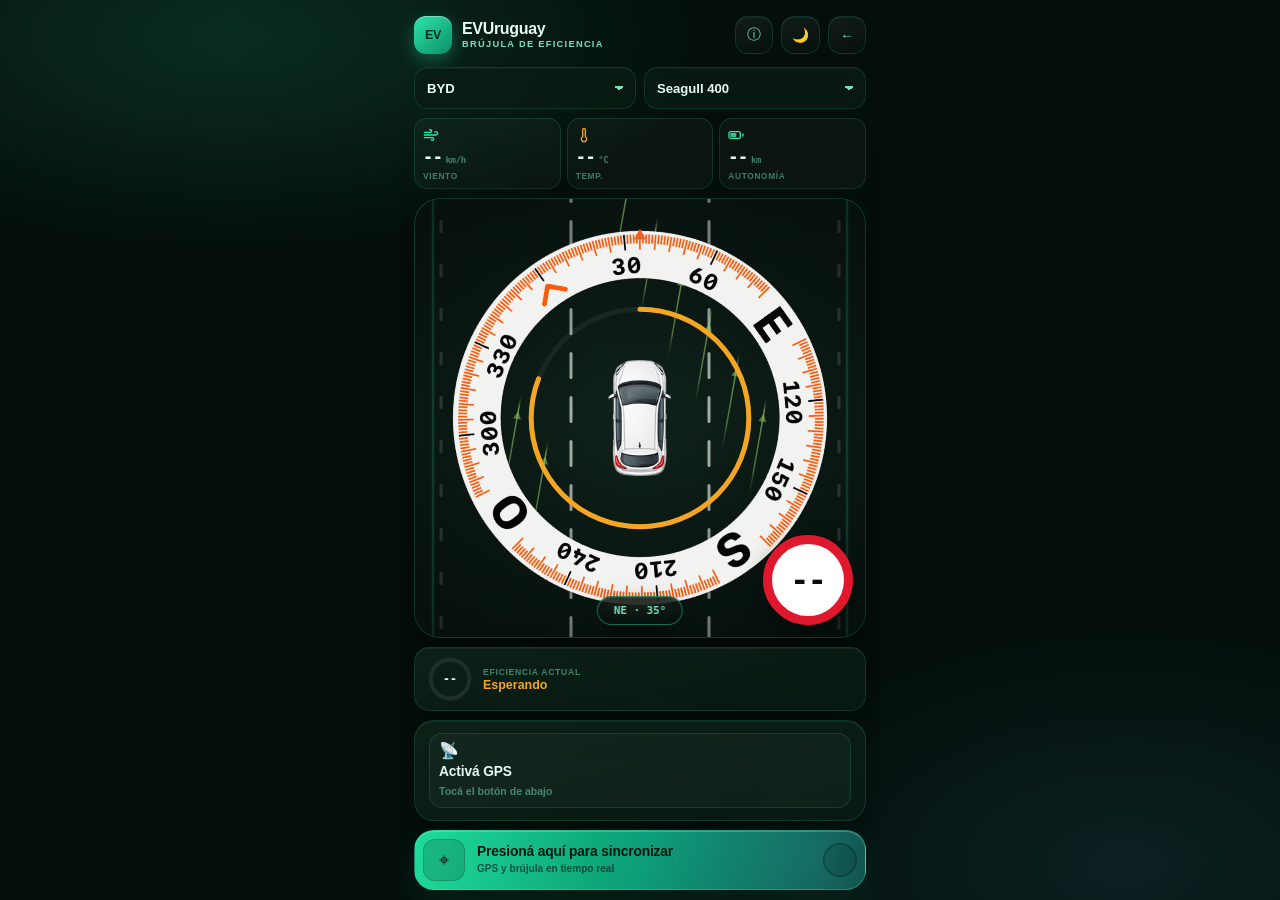
==== brujula/index.html @ d9e722f1 "Add files via upload" ====
<!DOCTYPE html>
<html lang="es" data-theme="dark">
<head>
  <meta charset="UTF-8"/>
  <meta name="viewport" content="width=device-width, initial-scale=1, viewport-fit=cover"/>
  <title>EVUruguay — Brújula EV</title>
  <meta name="theme-color" content="#06120d"/>
  <style>
  /* ══════════════════════════════════════════════════════════════
     TOKENS — instrumento de a bordo: negro verdoso profundo,
     acentos teal (eficiencia) y celeste (viento), numerales en
     monoespaciada tabular como un panel digital de cabina.
     ══════════════════════════════════════════════════════════════ */
  :root{
    --bg:#040f0b;
    --surface:#0a2118;
    --panel:rgba(10,28,21,.72);
    --panel-2:rgba(14,36,27,.85);
    --border:rgba(45,212,167,.16);
    --border-hi:rgba(45,212,167,.46);
    --text:#eafbf3;
    --muted:#74e3bd;
    --dim:rgba(116,227,189,.52);
    --teal:#2ee6ab;
    --green:#17c98a;
    --forest:#0a8f66;
    --amber:#f5a524;
    --red:#fb5a72;
    --blue:#4fc9ff;
    --shadow:0 26px 70px rgba(0,0,0,.5);
    --shadow-sm:0 10px 26px rgba(0,0,0,.32);
    --r-xl:26px;
    --r-lg:20px;
    --r-md:15px;
    --r-sm:11px;
    --font-display:-apple-system,BlinkMacSystemFont,"SF Pro Display","Segoe UI",Inter,sans-serif;
    --font-mono:ui-monospace,"SF Mono","JetBrains Mono","Cascadia Code",Menlo,Consolas,monospace;
  }
  [data-theme=light]{
    --bg:#eef7f2;
    --surface:#ffffff;
    --panel:rgba(255,255,255,.86);
    --panel-2:rgba(255,255,255,.96);
    --border:rgba(6,95,70,.16);
    --border-hi:rgba(6,95,70,.4);
    --text:#0c2118;
    --muted:#0a6b4c;
    --dim:rgba(10,107,76,.5);
    --teal:#0a9268;
    --green:#0a7a55;
    --forest:#0a5f42;
    --amber:#c07a0a;
    --red:#d3324a;
    --blue:#0284c7;
    --shadow:0 20px 46px rgba(6,95,70,.12);
    --shadow-sm:0 8px 20px rgba(6,95,70,.1);
  }

  *{box-sizing:border-box;margin:0;padding:0}
  html,body{height:100%;overflow:hidden;overscroll-behavior:none}
  body{
    background:var(--bg);
    color:var(--text);
    font-family:var(--font-display);
    -webkit-font-smoothing:antialiased;
    text-rendering:optimizeLegibility;
  }
  body::before{
    content:"";
    position:fixed;
    inset:0;
    z-index:0;
    background:
      radial-gradient(ellipse 62% 40% at 18% 4%,rgba(46,230,171,.14),transparent 60%),
      radial-gradient(ellipse 55% 45% at 88% 96%,rgba(79,201,255,.09),transparent 60%),
      var(--bg);
    pointer-events:none;
  }
  ::selection{background:rgba(46,230,171,.3)}

  .app{
    position:relative;
    z-index:1;
    width:100%;
    height:100svh;
    max-width:480px;
    margin:0 auto;
    display:flex;
    flex-direction:column;
    padding:
      calc(12px + env(safe-area-inset-top))
      14px
      calc(10px + env(safe-area-inset-bottom));
    gap:9px;
    overflow:hidden;
  }

  /* ─── topbar ──────────────────────────────────────────────────── */
  .topbar{
    display:flex;
    align-items:center;
    justify-content:space-between;
    gap:8px;
    height:46px;
    flex:0 0 auto;
  }
  .brand{display:flex;align-items:center;gap:10px;text-decoration:none}
  .brand-logo{
    width:38px;height:38px;border-radius:12px;
    background:linear-gradient(140deg,var(--teal) 0%,var(--forest) 100%);
    display:grid;place-items:center;
    font-weight:800;font-size:.78rem;letter-spacing:-.02em;
    color:#022b1c;flex-shrink:0;
    box-shadow:0 6px 18px rgba(46,230,171,.32), inset 0 1px rgba(255,255,255,.35);
  }
  .brand-name{font-size:1rem;font-weight:800;color:var(--text);letter-spacing:-.02em;line-height:1.05}
  .brand-sub{
    font-size:.58rem;font-weight:700;color:var(--muted);
    text-transform:uppercase;letter-spacing:.14em;margin-top:2px;
  }
  .top-right{display:flex;gap:8px;align-items:center}
  .icon-btn{
    height:38px;min-width:38px;padding:0 10px;border-radius:13px;
    border:1px solid var(--border);
    background:linear-gradient(155deg,rgba(255,255,255,.06),rgba(255,255,255,.01));
    color:var(--muted);font-size:.86rem;cursor:pointer;
    display:inline-flex;align-items:center;justify-content:center;
    backdrop-filter:blur(10px);
    box-shadow:inset 0 1px rgba(255,255,255,.06);
    transition:border-color .18s,transform .15s;
    text-decoration:none;
  }
  .icon-btn:active{transform:scale(.94)}

  /* ─── start / engage toggle ──────────────────────────────────── */
  .start-btn{
    flex:0 0 auto;
    width:100%;
    height:60px;
    border:1px solid rgba(46,230,171,.3);
    border-radius:var(--r-lg);
    background:
      radial-gradient(circle at 90% 50%,rgba(79,201,255,.22),transparent 55%),
      linear-gradient(105deg,#1fdb9c 0%,#0a9a71 52%,#063a2b 100%);
    color:#04150f;
    cursor:pointer;
    display:flex;align-items:center;
    padding:0 8px 0 8px;
    gap:12px;
    box-shadow:0 16px 34px rgba(10,60,42,.4), inset 0 1px rgba(255,255,255,.22);
    transition:transform .15s, box-shadow .15s;
    position:relative;
    overflow:hidden;
  }
  .start-btn:active{transform:scale(.985)}
  .start-btn::before{
    content:"";
    position:absolute;
    top:0;left:-45%;
    width:35%;height:100%;
    background:linear-gradient(115deg,
      transparent 0%,
      rgba(255,255,255,.05) 30%,
      rgba(255,255,255,.65) 50%,
      rgba(255,255,255,.05) 70%,
      transparent 100%);
    transform:skewX(-18deg);
    animation:startSweep 2.8s ease-in-out infinite;
    pointer-events:none;
  }
  .start-btn.synced::before{ animation:none; content:none; }
  .start-btn.done::before{ animation:none; content:none; }
  @keyframes startSweep{
    0%   {left:-45%;}
    55%  {left:130%;}
    100% {left:130%;}
  }
  .start-icon{
    width:42px;height:42px;border-radius:12px;flex:0 0 auto;
    background:rgba(4,21,15,.16);
    display:grid;place-items:center;
    font-size:1.15rem;color:#04150f;
    box-shadow:inset 0 0 0 1px rgba(4,21,15,.18);
  }
  .start-copy{display:flex;flex-direction:column;align-items:flex-start;line-height:1.22;min-width:0}
  .start-title{font-size:.86rem;font-weight:800;letter-spacing:-.01em;color:#04150f;white-space:nowrap;overflow:hidden;text-overflow:ellipsis;max-width:100%}
  .start-sub{font-size:.63rem;font-weight:600;color:rgba(4,21,15,.62);margin-top:2px;white-space:nowrap;overflow:hidden;text-overflow:ellipsis}
  .start-btn::after{
    content:"";
    margin-left:auto;flex:0 0 auto;
    width:34px;height:34px;border-radius:50%;
    background:rgba(4,21,15,.14);
    box-shadow:inset 0 0 0 1.5px rgba(4,21,15,.3);
  }
  .start-btn svg{display:none}

  /* ─── estado "ya sincronizado": colores sobrios, deja de resaltar ── */
  .start-btn.done{
    border-color:var(--border);
    background:rgba(255,255,255,.03);
    box-shadow:var(--shadow-sm), inset 0 1px rgba(255,255,255,.05);
  }
  .start-btn.done .start-icon{
    background:rgba(46,230,171,.12);
    box-shadow:inset 0 0 0 1px rgba(46,230,171,.25);
    color:var(--teal);
  }
  .start-btn.done .start-title{color:var(--text)}
  .start-btn.done .start-sub{color:var(--muted)}
  .start-btn.done::after{
    content:"✓";
    display:flex;align-items:center;justify-content:center;
    background:rgba(46,230,171,.14);
    box-shadow:inset 0 0 0 1.5px rgba(46,230,171,.4);
    color:var(--teal);font-size:1rem;font-weight:800;
  }

  /* ─── vehicle selects ─────────────────────────────────────────── */
  .controls-row{
    display:grid;
    grid-template-columns:1fr 1fr;
    gap:8px;
    flex:0 0 auto;
  }
  .vehicle-select{
    height:42px;border-radius:13px;
    border:1px solid var(--border);
    background:var(--panel);
    color:var(--text);
    font-family:var(--font-display);
    font-size:.82rem;font-weight:700;
    padding:0 12px;
    backdrop-filter:blur(10px);
    outline:none;cursor:pointer;
    box-shadow:inset 0 1px rgba(255,255,255,.04);
    appearance:none;
    background-image:linear-gradient(45deg,transparent 50%,var(--muted) 50%),linear-gradient(135deg,var(--muted) 50%,transparent 50%);
    background-position:calc(100% - 16px) center,calc(100% - 11px) center;
    background-size:5px 5px,5px 5px;
    background-repeat:no-repeat;
  }
  .mode-btn{
    height:42px;padding:0 14px;border-radius:13px;
    border:1px solid var(--border);background:var(--panel);
    color:var(--muted);font-size:.78rem;font-weight:700;cursor:pointer;
    backdrop-filter:blur(10px);white-space:nowrap;
  }
  .mode-btn.active{background:rgba(46,230,171,.14);color:var(--teal);border-color:var(--border-hi)}
  #csvStatusRow{flex:0 0 auto;min-height:0;display:flex;align-items:center}
  #csvStatusRow .status-badge{font-size:.6rem;padding:4px 10px}

  /* ─── compass card (hero instrument) ─────────────────────────── */
  .compass-card{
    flex:1 1 auto;
    min-height:0;
    border-radius:var(--r-xl);
    background:linear-gradient(165deg,var(--panel-2),var(--panel));
    border:1px solid var(--border);
    box-shadow:var(--shadow), inset 0 1px rgba(255,255,255,.05);
    backdrop-filter:blur(16px);
    overflow:hidden;
    display:flex;
    flex-direction:column;
  }

  /* ─── widgets superiores (viento/temp/autonomía) ─────────────────── */
  .widget-row{
    display:grid;
    grid-template-columns:repeat(3,1fr);
    gap:6px;
    flex:0 0 auto;
  }
  .widget-card{
    background:rgba(255,255,255,.03);
    border:1px solid var(--border);
    border-radius:13px;
    padding:8px 8px 7px;
    display:flex;flex-direction:column;gap:4px;
    min-width:0;
  }
  .widget-icon{width:16px;height:16px;flex:0 0 auto;display:block}
  .widget-icon svg{width:100%;height:100%}
  .widget-icon.wind{color:var(--teal)}
  .widget-icon.temp{color:var(--amber)}
  .widget-icon.battery{color:var(--teal)}
  .widget-value{
    font-family:var(--font-mono);font-variant-numeric:tabular-nums;
    font-size:1.05rem;font-weight:800;color:var(--text);letter-spacing:-.02em;
    display:flex;align-items:baseline;gap:3px;
    white-space:nowrap;overflow:hidden;text-overflow:ellipsis;
  }
  .widget-unit{font-size:.56rem;font-weight:700;color:var(--dim)}
  .widget-label{
    font-size:.52rem;font-weight:800;text-transform:uppercase;
    letter-spacing:.08em;color:var(--dim);
  }

  /* ─── widget grande: eficiencia actual (anillo + tendencia) ──────── */
  .eff-widget{
    display:flex;align-items:center;gap:10px;
    flex:0 0 auto;
    padding:8px 12px;
    border-radius:var(--r-md);
    background:linear-gradient(165deg,var(--panel-2),var(--panel));
    border:1px solid var(--border);
    box-shadow:var(--shadow-sm), inset 0 1px rgba(255,255,255,.05);
    backdrop-filter:blur(14px);
  }
  .eff-ring-wrap{position:relative;width:46px;height:46px;flex:0 0 auto}
  .eff-ring{width:100%;height:100%;transform:rotate(-90deg);display:block}
  .eff-ring-bg{fill:none;stroke:rgba(255,255,255,.08);stroke-width:9}
  .eff-ring-fg{
    fill:none;stroke-width:9;stroke-linecap:round;
    stroke:var(--dim);
    transition:stroke-dashoffset .5s ease, stroke .3s;
  }
  .eff-ring-fg.good{stroke:var(--teal)}
  .eff-ring-fg.warn{stroke:var(--amber)}
  .eff-ring-fg.bad{stroke:var(--red)}
  .eff-ring-value{
    position:absolute;inset:0;display:flex;align-items:center;justify-content:center;
    font-family:var(--font-mono);font-variant-numeric:tabular-nums;
    font-size:.72rem;font-weight:800;color:var(--text);
  }
  .eff-info{flex:1 1 auto;min-width:0}
  .eff-info-label{
    font-size:.54rem;font-weight:800;text-transform:uppercase;
    letter-spacing:.08em;color:var(--dim);margin-bottom:1px;
  }
  .eff-info-sub{
    font-size:.78rem;font-weight:800;color:var(--muted);
    white-space:nowrap;overflow:hidden;text-overflow:ellipsis;
  }
  .eff-info-sub.good{color:var(--teal)}
  .eff-info-sub.warn{color:var(--amber)}
  .eff-info-sub.bad{color:var(--red)}
  .eff-spark{width:58px;height:28px;flex:0 0 auto}
  .eff-spark svg{width:100%;height:100%;display:block}

  /* compass canvas area — the signature instrument dial */
  .compass-wrap{
    flex:1 1 auto;
    min-height:120px;
    position:relative;
    background:
      radial-gradient(circle at 50% 46%,rgba(46,230,171,.07),transparent 55%),
      radial-gradient(rgba(46,230,171,.09) 1px,transparent 1px);
    background-size:auto,16px 16px;
  }
  canvas#compassCanvas{position:absolute;inset:0;width:100%;height:100%}

  .heading-pill{
    position:absolute;
    bottom:12px;left:50%;transform:translateX(-50%);
    display:inline-flex;align-items:center;gap:8px;
    padding:7px 16px;border-radius:999px;
    border:1px solid var(--border-hi);
    background:rgba(4,15,11,.7);
    backdrop-filter:blur(12px);
    box-shadow:0 10px 24px rgba(0,0,0,.35), inset 0 1px rgba(255,255,255,.08);
    white-space:nowrap;pointer-events:none;
  }
  [data-theme=light] .heading-pill{background:rgba(255,255,255,.86)}
  .heading-pill span{font-size:.68rem;font-weight:700;color:var(--muted);font-family:var(--font-mono)}
  .heading-pill strong{
    font-family:var(--font-mono);font-variant-numeric:tabular-nums;
    color:var(--teal);font-weight:700;font-size:.72rem;
  }

  /* ─── speed sign (cartel de velocidad) ───────────────────────── */
  .speed-sign{
    position:absolute;
    right:12px;
    bottom:12px;
    width:90px;height:90px;
    border-radius:50%;
    background:#ffffff;
    border:9px solid #e0182e;
    display:flex;align-items:center;justify-content:center;
    box-shadow:0 10px 24px rgba(0,0,0,.4), inset 0 1px 2px rgba(0,0,0,.06);
    z-index:2;
  }
  .speed-sign-num{
    font-family:var(--font-mono);
    font-variant-numeric:tabular-nums;
    font-weight:800;
    font-size:1.92rem;
    letter-spacing:-.03em;
    color:#0a0a0a;
    line-height:1;
  }
  @media(max-height:700px){
    .speed-sign{width:75px;height:75px;border-width:7.5px;right:10px;bottom:10px}
    .speed-sign-num{font-size:1.58rem}
  }
  @media(max-width:360px){
    .speed-sign{width:69px;height:69px;border-width:6.8px}
    .speed-sign-num{font-size:1.43rem}
  }

  /* ─── readout ─────────────────────────────────────────────────── */
  .readout{
    flex:0 0 auto;
    border-radius:var(--r-lg);
    background:linear-gradient(165deg,var(--panel-2),var(--panel));
    border:1px solid var(--border);
    box-shadow:var(--shadow-sm), inset 0 1px rgba(255,255,255,.05);
    backdrop-filter:blur(14px);
    padding:12px 14px;
  }
  .status-badge{
    font-size:.6rem;font-weight:700;padding:4px 9px;border-radius:999px;
    background:rgba(255,255,255,.04);color:var(--dim);
    border:1px solid var(--border);
    font-family:var(--font-mono);
  }
  .status-badge.ok{background:rgba(46,230,171,.13);color:var(--teal);border-color:rgba(46,230,171,.32)}
  .status-badge.warn{background:rgba(245,165,36,.12);color:var(--amber);border-color:rgba(245,165,36,.32)}

  /* tarjetas de lectura: mismo lenguaje visual que los widgets de arriba */
  .lectura-widgets{
    display:grid;
    grid-template-columns:repeat(auto-fit,minmax(100px,1fr));
    gap:6px;
  }
  .lw-card{
    background:rgba(255,255,255,.03);
    border:1px solid var(--border);
    border-radius:13px;
    padding:9px 9px 8px;
    display:flex;flex-direction:column;gap:5px;
    min-width:0;
  }
  .lw-icon{font-size:1rem;line-height:1;flex:0 0 auto}
  .lw-title{font-size:.86rem;font-weight:800;color:var(--text);letter-spacing:-.01em;line-height:1.15}
  .lw-title.good{color:var(--teal)}
  .lw-title.warn{color:var(--amber)}
  .lw-title.bad{color:var(--red)}
  .lw-text{font-size:.66rem;font-weight:600;color:var(--dim);line-height:1.3}

  /* ─── custom panel (kept for state compatibility, unused in UI) ── */
  .custom-panel{display:none}

  /* ─── toast ───────────────────────────────────────────────────── */
  .toast{
    position:fixed;left:50%;bottom:calc(16px + env(safe-area-inset-bottom));
    transform:translateX(-50%) translateY(10px);
    width:min(420px,calc(100% - 28px));
    padding:12px 18px;border-radius:14px;
    background:linear-gradient(135deg,var(--teal),var(--forest));
    color:#04150f;font-size:.78rem;font-weight:700;text-align:center;
    opacity:0;pointer-events:none;
    transition:opacity .22s, transform .22s;
    z-index:100;
    box-shadow:0 16px 40px rgba(0,0,0,.35);
  }
  .toast.show{opacity:1;transform:translateX(-50%) translateY(0)}

  /* ─── modal de info (cómo se calcula) ────────────────────────────── */
  .info-modal{
    display:none;
    position:fixed;inset:0;z-index:200;
    background:rgba(2,8,6,.72);
    backdrop-filter:blur(4px);
    align-items:flex-end;
    justify-content:center;
    padding:0;
  }
  .info-modal.show{display:flex}
  .info-modal-card{
    width:100%;max-width:480px;
    max-height:82vh;
    background:linear-gradient(165deg,var(--panel-2),var(--panel));
    border:1px solid var(--border);
    border-top-left-radius:24px;border-top-right-radius:24px;
    box-shadow:0 -20px 60px rgba(0,0,0,.5);
    display:flex;flex-direction:column;
    padding-bottom:env(safe-area-inset-bottom);
  }
  .info-modal-head{
    display:flex;align-items:center;justify-content:space-between;
    padding:16px 16px 10px;
    flex:0 0 auto;
    border-bottom:1px solid var(--border);
  }
  .info-modal-title{font-size:1rem;font-weight:800;color:var(--text);letter-spacing:-.01em}
  .info-modal-body{
    padding:14px 18px 22px;
    overflow-y:auto;
    flex:1 1 auto;
  }
  .info-section-title{
    font-size:.68rem;font-weight:800;text-transform:uppercase;
    letter-spacing:.1em;color:var(--teal);
    margin:16px 0 6px;
  }
  .info-section-title:first-of-type{margin-top:4px}
  .info-p{font-size:.83rem;line-height:1.5;color:var(--muted);font-weight:500}
  .info-list{margin:0;padding-left:18px;display:flex;flex-direction:column;gap:7px}
  .info-list li{font-size:.8rem;line-height:1.45;color:var(--muted);font-weight:500}

  /* ─── hidden manual-state inputs (GPS/custom compatibility) ───── */
  .manual-inputs-hidden{display:none!important}

  /* ─── compact-height fallback ─────────────────────────────────── */
  @media(max-height:700px){
    .app{gap:6px}
    .topbar{height:40px}
    .start-btn{height:52px}
    .start-icon{width:36px;height:36px;font-size:1rem}
    .start-title{font-size:.8rem}
    .start-sub{font-size:.58rem}
    .vehicle-select,.mode-btn{height:38px}
    .widget-row{gap:5px}
    .widget-card{padding:6px 6px 5px}
    .widget-value{font-size:.92rem}
    .eff-widget{padding:6px 10px}
    .eff-ring-wrap{width:38px;height:38px}
    .eff-spark{width:46px;height:22px}
    .compass-wrap{min-height:100px}
    .readout{padding:10px 12px}
    .lw-title{font-size:.78rem}
    .lw-text{font-size:.6rem}
  }
  @media(max-height:620px){
    .lectura-widgets{display:none}
    .heading-pill{bottom:8px;padding:5px 12px}
  }
  @media(max-width:360px){
    .widget-value{font-size:.95rem}
    .widget-label{font-size:.48rem}
    .eff-spark{display:none}
    .start-sub{display:none}
  }
</style>
</head>
<body>
<div class="app">

  <!-- topbar -->
  <header class="topbar">
    <a class="brand" href="https://evuruguay.com">
      <div class="brand-logo">EV</div>
      <div>
        <div class="brand-name">EVUruguay</div>
        <div class="brand-sub">Brújula de eficiencia</div>
      </div>
    </a>
    <div class="top-right">
      <button class="icon-btn" id="infoBtn" type="button" aria-label="Cómo se calcula">ⓘ</button>
      <button class="icon-btn" id="themeBtn" type="button" aria-label="Tema">🌙</button>
      <a class="icon-btn" href="https://evuruguay.com" aria-label="Volver">←</a>
    </div>
  </header>

  <!-- vehicle + mode -->
  <div class="controls-row vehicle-row">
    <select id="marcaSelect" class="vehicle-select" aria-label="Marca">
      <option value="">Cargando...</option>
    </select>
    <select id="modeloSelect" class="vehicle-select" aria-label="Modelo">
      <option value="">Modelo</option>
    </select>
  </div>
  <div id="csvStatusRow" style="min-height:18px;display:flex;align-items:center">
    <span class="status-badge" id="csvStatus" style="font-size:.58rem;padding:2px 8px">Cargando vehículos…</span>
  </div>

  <!-- widgets superiores: viento / temp / autonomía (sección propia) -->
  <div class="widget-row">
    <div class="widget-card">
      <span class="widget-icon wind">
        <svg viewBox="0 0 24 24" fill="none" stroke="currentColor" stroke-width="2" stroke-linecap="round" stroke-linejoin="round">
          <path d="M9.6 4.6A2 2 0 1 1 11 8H2"/>
          <path d="M12.6 19.4A2 2 0 1 0 14 16H2"/>
          <path d="M17.7 7.7A2.5 2.5 0 1 1 19.5 12H2"/>
        </svg>
      </span>
      <div class="widget-value" id="windValue">-- <span class="widget-unit">km/h</span></div>
      <div class="widget-label">Viento</div>
    </div>
    <div class="widget-card">
      <span class="widget-icon temp">
        <svg viewBox="0 0 24 24" fill="none" stroke="currentColor" stroke-width="2" stroke-linecap="round" stroke-linejoin="round">
          <path d="M14 4v10.54a4 4 0 1 1-4 0V4a2 2 0 0 1 4 0Z"/>
        </svg>
      </span>
      <div class="widget-value" id="tempValue">-- <span class="widget-unit">°C</span></div>
      <div class="widget-label">Temp.</div>
    </div>
    <div class="widget-card">
      <span class="widget-icon battery">
        <svg viewBox="0 0 24 24" fill="none" stroke="currentColor" stroke-width="2" stroke-linecap="round" stroke-linejoin="round">
          <rect x="1.5" y="7" width="17" height="10" rx="2.5"/>
          <line x1="22.5" y1="10.5" x2="22.5" y2="13.5"/>
          <rect x="3.5" y="9" width="9" height="6" rx="1" fill="currentColor" stroke="none" opacity=".85"/>
        </svg>
      </span>
      <div class="widget-value" id="autonomyValue">-- <span class="widget-unit">km</span></div>
      <div class="widget-label">Autonomía</div>
    </div>
  </div>

  <!-- compass card -->
  <div class="compass-card">
    <!-- canvas compass -->
    <div class="compass-wrap">
      <canvas id="compassCanvas"></canvas>
      <div class="heading-pill">
        <span id="headingHuman">Norte · 0°</span>
      </div>
      <div class="speed-sign" id="speedSign" aria-label="Velocidad actual">
        <span class="speed-sign-num" id="speedSignNum">--</span>
      </div>
    </div>
  </div>

  <!-- widget grande: eficiencia actual (anillo + tendencia), su propia tarjeta -->
  <div class="eff-widget">
    <div class="eff-ring-wrap">
      <svg class="eff-ring" viewBox="0 0 100 100">
        <circle class="eff-ring-bg" cx="50" cy="50" r="42"/>
        <circle class="eff-ring-fg" id="effRingFg" cx="50" cy="50" r="42" stroke-dasharray="263.9" stroke-dashoffset="263.9"/>
      </svg>
      <div class="eff-ring-value" id="effValue">--%</div>
    </div>
    <div class="eff-info">
      <div class="eff-info-label">Eficiencia actual</div>
      <div class="eff-info-sub" id="effLabel">Esperando</div>
    </div>
    <div class="eff-spark"><svg id="effSparkSvg" viewBox="0 0 100 40" preserveAspectRatio="none"></svg></div>
  </div>

  <!-- readout: sin título, estilo widget (mismo lenguaje visual que arriba) -->
  <div class="readout">
    <div class="lectura-widgets" id="readoutCards"></div>
  </div>
  <div style="display:none" aria-hidden="true">
    <span class="status-badge" id="gpsStatus">GPS: --</span>
    <span class="status-badge" id="weatherStatus">Clima: --</span>
  </div>

  <!-- start (abajo de todo) -->
  <button class="start-btn" id="startBtn" type="button">
    <span class="start-icon">⌖</span>
    <span class="start-copy">
      <span class="start-title">Presioná aquí para sincronizar</span>
      <span class="start-sub" id="startSub">GPS y brújula en tiempo real</span>
    </span>
  </button>

  <!-- hidden state controls retained for GPS/custom state compatibility; no manual sliders exposed -->
  <div class="manual-inputs-hidden" aria-hidden="true">
    <input id="carHeading" type="hidden" value="35"/>
    <input id="windDirection" type="hidden" value="225"/>
    <input id="windSpeed" type="hidden" value="28"/>
    <input id="carSpeed" type="hidden" value="80"/>
    <b id="carHeadingVal">35</b><b id="windDirectionVal">225</b><b id="windSpeedVal">28</b><b id="carSpeedVal">80</b>
  </div>

</div><!-- .app -->

<div class="toast" id="toast"></div>

<div class="info-modal" id="infoModal">
  <div class="info-modal-card">
    <div class="info-modal-head">
      <span class="info-modal-title">¿Cómo se calcula esto?</span>
      <button class="icon-btn" id="infoModalClose" type="button" aria-label="Cerrar">✕</button>
    </div>
    <div class="info-modal-body">
      <p class="info-p">
        La <strong>eficiencia</strong> compara la autonomía estimada en este momento contra la autonomía WLTP declarada por el fabricante de tu vehículo. 100% = igual al WLTP; menos de 100% = estás gastando más energía por km de lo declarado.
      </p>

      <div class="info-section-title">Viento</div>
      <p class="info-p">
        Se calcula la velocidad real del aire contra el auto (tu velocidad menos el componente del viento a favor o en contra, según el ángulo). La resistencia aerodinámica crece con el <strong>cuadrado</strong> de esa velocidad relativa: por eso un viento de frente fuerte castiga mucho más que uno flojo, y uno de cola puede hacerte superar el 100%.
      </p>

      <div class="info-section-title">Temperatura</div>
      <p class="info-p">
        Entre 25°C y 30°C la batería trabaja en su rango óptimo (sin penalización). Fuera de ese rango —tanto frío como calor extremo— el consumo aumenta (climatización, química de la batería), según una tabla de referencia interpolada para cualquier temperatura.
      </p>

      <div class="info-section-title">Por qué los porcentajes no se suman</div>
      <p class="info-p">
        Esto es lo que más confunde: si el viento suma <strong>+20% de consumo</strong> y el frío suma <strong>+10% de consumo</strong>, la eficiencia <strong>no</strong> baja a 70% (100 − 20 − 10). El consumo y la eficiencia no se restan entre sí, se <strong>multiplican</strong>.
      </p>
      <p class="info-p">
        Cada factor se aplica sobre el anterior: 1.20 (viento) × 1.10 (frío) = <strong>1.32</strong>, es decir, +32% de consumo total. Y la eficiencia es la <strong>inversa</strong> de ese número: 100 ÷ 1.32 ≈ <strong>76%</strong>. Por eso podés ver "consumo +32%" junto a "eficiencia 76%" y no "24%" — no es un error, es que consumo y eficiencia miden cosas distintas (cuánta energía gastás por km vs. cuánta autonomía te queda), y se relacionan por división, no por resta.
      </p>

      <div class="info-section-title">De dónde salen los datos</div>
      <p class="info-p">
        Rumbo y velocidad: GPS y brújula de tu teléfono. Viento y temperatura: pronóstico de <strong>Open-Meteo</strong> para tu ubicación (no es una medición exacta del punto donde estás parado).
      </p>

      <div class="info-section-title">Disclaimers</div>
      <ul class="info-list">
        <li>Es una <strong>estimación orientativa</strong>, no reemplaza el computador de a bordo de tu vehículo.</li>
        <li>No contempla pendientes/elevación, tráfico, estilo de manejo, presión de neumáticos, carga, ni el estado real de la batería (degradación).</li>
        <li>No sabe si tenés el aire acondicionado o la calefacción prendidos — sólo modela el efecto "típico" de la temperatura ambiente.</li>
        <li>El GPS y la brújula tienen margen de error, sobre todo a baja velocidad o detenido.</li>
        <li>La ruta/carretera animada es decorativa: se infiere de cómo cambia tu rumbo, no representa el trazado real de la calle.</li>
        <li>Los datos de batería y autonomía WLTP son los declarados por el fabricante; el consumo real de tu unidad puede variar.</li>
      </ul>
    </div>
  </div>
</div>

<script>
// ─── helpers ─────────────────────────────────────────────────────────────
const $=id=>document.getElementById(id);
const carHeadingEl=$("carHeading"),windDirEl=$("windDirection"),windSpeedEl=$("windSpeed"),carSpeedEl=$("carSpeed");

function normDeg(d){return((d%360)+360)%360}
function shortAngle(a,b){let d=Math.abs(normDeg(a)-normDeg(b))%360;return d>180?360-d:d}
function toCardinal(deg){return["N","NE","E","SE","S","SO","O","NO"][Math.round(normDeg(deg)/45)%8]}
function bearingBetween(la1,lo1,la2,lo2){
  const r=d=>d*Math.PI/180,D=r=>r*180/Math.PI;
  const y=Math.sin(r(lo2-lo1))*Math.cos(r(la2)),x=Math.cos(r(la1))*Math.sin(r(la2))-Math.sin(r(la1))*Math.cos(r(la2))*Math.cos(r(lo2-lo1));
  return normDeg(D(Math.atan2(y,x)));
}
function distMeters(la1,lo1,la2,lo2){
  const R=6371000,r=d=>d*Math.PI/180,dLa=r(la2-la1),dLo=r(lo2-lo1);
  const a=Math.sin(dLa/2)**2+Math.cos(r(la1))*Math.cos(r(la2))*Math.sin(dLo/2)**2;
  return 2*R*Math.atan2(Math.sqrt(a),Math.sqrt(1-a));
}
function showToast(msg){
  const t=$("toast");t.textContent=msg;t.classList.add("show");
  setTimeout(()=>t.classList.remove("show"),3800);
}

// ─── wake lock (evita que la pantalla se bloquee mientras se usa) ────────
let wakeLock=null;
async function requestWakeLock(){
  if(!("wakeLock" in navigator))return; // no soportado: se ignora en silencio
  try{
    wakeLock=await navigator.wakeLock.request("screen");
    wakeLock.addEventListener("release",()=>{ wakeLock=null; });
  }catch(e){
    wakeLock=null; // permiso denegado o pestaña no visible; se reintenta luego
  }
}
function releaseWakeLock(){
  if(wakeLock){ wakeLock.release().catch(()=>{}); wakeLock=null; }
}
// El navegador libera el wake lock automáticamente al cambiar de pestaña;
// lo volvemos a pedir apenas la página vuelve a estar visible, sólo si el
// tracking sigue activo.
document.addEventListener("visibilitychange",()=>{
  if(document.visibilityState==="visible" && (hasGps||customMode) && !wakeLock){
    requestWakeLock();
  }
});

// ─── state ────────────────────────────────────────────────────────────────
let watchId=null,lastPos=null,lastWeatherAt=0;
let customMode=false,hasGps=false,hasWeather=false;
let currentTemp=null,deviceHeading=null,hasCompass=false;
let lastLat=null,lastLon=null;

// Internal state (used for canvas draw and computation)
let state={heading:35,windFrom:225,windKmh:0,speedKmh:0,vehicle:"suv"};

// ─── vehicle images ───────────────────────────────────────────────────────
const vehicleImgSrc={
  hatch:"assets/vehiculos/hatchback_top_view_200x200.png",
  sedan:"assets/vehiculos/sedan_top_view_200x200.png",
  suv:  "assets/vehiculos/suv_top_view_200x200.png",
  pickup:"assets/vehiculos/pickup_top_view_200x200.png"
};
const vehicleImgSize={
  hatch:{w:132,h:132},sedan:{w:136,h:136},suv:{w:142,h:142},pickup:{w:148,h:148}
};

let vehicleImg=new Image();
let vehicleImgReady=false;
function loadVehicleImg(key){
  state._bodyType = key || "suv";
  vehicleImgReady=false;
  const img=new Image();
  img.onload=()=>{ vehicleImg=img; vehicleImgReady=true; };
  img.onerror=()=>{ vehicleImg=null; vehicleImgReady=false; };
  img.src=vehicleImgSrc[key]||vehicleImgSrc.suv;
}
loadVehicleImg("suv");

// ─── imagen del anillo de la brújula (diseño propio) ──────────────────────
// Si no carga (ej. el archivo todavía no está subido al hosting), se usa
// automáticamente el dibujo por canvas como respaldo — ver drawCompass().
let ringImg=new Image();
let ringImgReady=false;
ringImg.onload=()=>{ ringImgReady=true; };
ringImg.onerror=()=>{ ringImgReady=false; };
ringImg.src="assets/anillo.png";

// ─── vehicle data (loaded from CSV) ──────────────────────────────────────
let vehiculosDB = []; // [{marca, modelo, bateria_kwh, wltp_km}]
let vehiculoActual = null; // vehículo seleccionado

function parseCSV(text){
  const lines = text.trim().split(/\r?\n/).filter(l => l.trim() !== '');
  if(lines.length < 2) return [];
  const headers = lines[0].split(',').map(h => h.trim().toLowerCase());
  return lines.slice(1).map(line => {
    const parts = line.split(',');
    const obj = {};
    headers.forEach((h, i) => { obj[h] = (parts[i] || '').trim(); });
    return obj;
  }).filter(r => r.marca && r.marca !== '' && r.modelo && r.modelo !== '');
}

async function loadVehiculos(){
  const statusEl = $("csvStatus");
  const rowEl    = $("csvStatusRow");

  // Try XHR first (works on file:// in some browsers), then fetch
  function xhrGet(url){
    return new Promise((resolve, reject)=>{
      const x = new XMLHttpRequest();
      x.open("GET", url);
      x.onload  = ()=> x.status < 400 ? resolve(x.responseText) : reject(new Error("XHR HTTP "+x.status));
      x.onerror = ()=> reject(new Error("XHR network error"));
      x.send();
    });
  }

  async function getText(url){
    // Try XHR first, then fetch as fallback
    try{ return await xhrGet(url); }
    catch(e1){
      const res = await fetch(url, {cache:"no-store"});
      if(!res.ok) throw new Error("HTTP "+res.status);
      return await res.text();
    }
  }

  try{
    if(statusEl) statusEl.textContent = "Cargando vehículos…";
    const text = await getText('./vehiculos.csv');
    vehiculosDB = parseCSV(text);
    if(vehiculosDB.length === 0) throw new Error("CSV vacío o sin filas válidas");
    if(rowEl) rowEl.remove();
    buildMarcaSelect();
  }catch(e){
    console.warn("vehiculos.csv:", e.message);
    if(statusEl){
      statusEl.textContent = "⚠️ vehiculos.csv no cargó: "+e.message;
      statusEl.className = "status-badge warn";
    }
    vehiculoActual = {bateria_kwh:60, wltp_km:400};
    $("marcaSelect").innerHTML = '<option>Sin datos</option>';
    $("modeloSelect").innerHTML = '<option>—</option>';
    updateUI();
  }
}

// ─── preferencia de vehículo (localStorage) ──────────────────────────────
// El navegador recuerda la última marca/modelo elegidos para no tener que
// volver a seleccionarlos cada vez que se abre la página.
const VEHICLE_STORAGE_KEY="evuy_brujula_vehiculo_v1";
function saveVehiclePreference(marca,modelo){
  if(!marca||!modelo)return;
  try{ localStorage.setItem(VEHICLE_STORAGE_KEY, JSON.stringify({marca,modelo})); }
  catch(e){ /* localStorage no disponible (privado/deshabilitado): se ignora */ }
}
function loadVehiclePreference(){
  try{
    const raw=localStorage.getItem(VEHICLE_STORAGE_KEY);
    if(!raw)return null;
    const obj=JSON.parse(raw);
    return (obj&&obj.marca&&obj.modelo)?obj:null;
  }catch(e){ return null; }
}

function buildMarcaSelect(){
  const marcas = [...new Set(vehiculosDB.map(v=>v.marca))].sort();
  const sel = $('marcaSelect');
  sel.innerHTML = '<option value="">— Marca —</option>' +
    marcas.map(m=>`<option value="${m}">${m}</option>`).join('');

  const saved = loadVehiclePreference();
  let defaultMarca;
  if(saved && marcas.includes(saved.marca)){
    defaultMarca = saved.marca; // el usuario ya había elegido antes
  }else{
    defaultMarca = marcas.includes('BYD') ? 'BYD' : marcas[0]; // default a BYD si existe
  }
  if(defaultMarca){
    sel.value = defaultMarca;
    const preferredModelo = (saved && saved.marca===defaultMarca) ? saved.modelo : null;
    buildModeloSelect(defaultMarca, preferredModelo);
  }
}

function buildModeloSelect(marca, preferredModelo){
  const modelos = vehiculosDB.filter(v=>v.marca===marca);
  const sel = $('modeloSelect');
  sel.innerHTML = modelos.map(v=>`<option value="${v.modelo}">${v.modelo}</option>`).join('');
  if(modelos.length>0){
    // Si había un modelo guardado para esta marca, se respeta; si no, el primero.
    const chosen = (preferredModelo && modelos.find(v=>v.modelo===preferredModelo)) || modelos[0];
    sel.value = chosen.modelo;
    vehiculoActual = chosen;
    state.vehiculoKey = marca+'|'+chosen.modelo;
    loadVehicleImg(chosen.tipo || guessBodyType(chosen.modelo, marca));
    updateUI();
  }
}

function guessBodyType(modelo, marca){
  const m = (modelo+' '+marca).toLowerCase();
  if(/deliver|sprinter|tunland|wonder box|toano|e-toano|cargo van|van|minibus|cabina/i.test(m)) return 'pickup';
  if(/pick.?up|terron|ridder|foton e wonder pick|hilux|ranger/i.test(m)) return 'pickup';
  if(/suv|4x4|crossover|song|yuan|ev5|g6|g9|sealion|tang|aion v|captiva|equinox|blazer|euniq|countryman|c11|c16|c10|s7|b10|hyptec|horizon|zeekr x|zeekr 7|aion ut|leapmotor b|leapmotor c|geely ex5|geely geometry c|lynk|omoda|chery eq7|jaecoo|smart #1|smart #3|jeep|riddara|gac|jmev gse|dongfeng mage|fiat 600|geely ex5/i.test(m)) return 'suv';
  if(/seal$|seal 4wd|eqe|eqs|eqa|eqb|i4|i5|i7|zeekr 001|deepal s5|gac aion es/i.test(m)) return 'sedan';
  return 'hatch';
}

// ─── physics ───────────────────────────────────────────────────────────
// Factor de consumo por temperatura ambiente. 1.00 = sin impacto (rango
// óptimo de batería, 25-30°C). Valores >1 = más consumo / menos autonomía,
// tanto por frío (química de la batería, calefacción) como por calor
// extremo (aire acondicionado, gestión térmica de la batería).
const TEMP_FACTOR_TABLE = {
  50: 1.10, 45: 1.07, 40: 1.05, 35: 1.02, 30: 1.00, 25: 1.00,
  20: 1.01, 15: 1.03, 10: 1.06, 5: 1.10, 0: 1.15, "-5": 1.22, "-10": 1.30
};
const TEMP_FACTOR_POINTS = Object.keys(TEMP_FACTOR_TABLE)
  .map(Number).sort((a,b)=>b-a).map(t=>({t, f:TEMP_FACTOR_TABLE[t]}));

// Interpola linealmente entre los puntos de la tabla para cualquier
// temperatura intermedia (ej: 12°C, 33°C); fuera del rango de la tabla
// se mantiene el valor del extremo más cercano.
function getTempFactor(temp){
  if(!Number.isFinite(temp)) return 1;
  const pts=TEMP_FACTOR_POINTS;
  if(temp>=pts[0].t) return pts[0].f;
  if(temp<=pts[pts.length-1].t) return pts[pts.length-1].f;
  for(let i=0;i<pts.length-1;i++){
    const hi=pts[i],lo=pts[i+1];
    if(temp<=hi.t && temp>=lo.t){
      const f=(temp-lo.t)/(hi.t-lo.t);
      return lo.f+(hi.f-lo.f)*f;
    }
  }
  return 1;
}

function calcImpact(heading, windFrom, windKmh, speedKmh, bateriaKwhOverride, wltpKmOverride){
  /*
    Cálculo EVUruguay v2 (corregido):
    1) Parte de la autonomía WLTP del vehículo.
    2) Separa la penalización real-vs-WLTP a esa velocidad en dos partes:
       - un "overhead" FIJO (accesorios, clima, manejo real) que NO depende del viento.
       - un componente AERODINÁMICO, que sí depende del viento y escala con
         el cuadrado de la velocidad relativa del aire (v_aire²), como la física real.
    3) Con viento de cola fuerte, v_aire cae bastante por debajo de la velocidad del
       auto, así que el componente aerodinámico se reduce y la eficiencia PUEDE
       superar el 100% de verdad (no hay techo artificial).
       Con viento de frente fuerte, v_aire sube por encima de la velocidad del auto,
       el componente aerodinámico crece sin techo y la eficiencia cae en consecuencia.
  */

  const bateriaParam = Number(bateriaKwhOverride);
  const wltpParam = Number(wltpKmOverride);
  const bateriaCsv = vehiculoActual ? Number(vehiculoActual.bateria_kwh) : NaN;
  const wltpCsv = vehiculoActual ? Number(vehiculoActual.wltp_km) : NaN;

  const bateria = bateriaParam > 0 ? bateriaParam : (bateriaCsv > 0 ? bateriaCsv : 60);
  const wltp_km = wltpParam > 0 ? wltpParam : (wltpCsv > 0 ? wltpCsv : 400);

  const speed = Math.max(0, Number(speedKmh) || 0);
  const wind = Math.max(0, Number(windKmh) || 0);
  const carHeading = normDeg(Number(heading) || 0);
  const windFromDeg = normDeg(Number(windFrom) || 0);
  const windTo = normDeg(windFromDeg + 180);

  const consumoWltp100 = bateria > 0 && wltp_km > 0 ? (bateria / wltp_km) * 100 : 15;

  // Factor de consumo por temperatura (tabla interpolada). currentTemp es
  // la temperatura real de Open-Meteo (variable global); si aún no hay
  // dato, no se aplica ajuste (factor 1 = sin impacto).
  const tempFactor = getTempFactor(currentTemp);
  const tempImpactPercent = (tempFactor - 1) * 100;

  // Penalización real-vs-WLTP a esa velocidad, de referencia (sin viento).
  function speedPenaltyPercent(v){
    if(v < 50) return 5;
    if(v < 90) return 10;
    if(v < 100) return 15;
    if(v < 110) return 20;
    if(v < 120) return 25;
    if(v < 130) return 30;
    if(v < 135) return 35;
    if(v < 140) return 40;
    if(v < 145) return 45;
    return 50;
  }

  // Parte fija (no aerodinámica) del overhead: accesorios, manejo real.
  // El resto de la penalización de velocidad SÍ es aerodinámico y por lo tanto
  // depende del viento. El efecto de temperatura se aplica aparte, como un
  // factor multiplicativo independiente (afecta igual estés a 30 o 130 km/h).
  const FLAT_OVERHEAD_PCT = 5;
  function aeroOverheadPercent(v){
    return Math.max(0, speedPenaltyPercent(v) - FLAT_OVERHEAD_PCT);
  }

  const absRel = shortAngle(carHeading, windTo);
  let relText;
  if(absRel < 30)       relText = "Viento de cola";
  else if(absRel < 75)  relText = "Cola lateral";
  else if(absRel < 115) relText = "Viento lateral";
  else if(absRel < 150) relText = "Frontal oblicuo";
  else                  relText = "Viento frontal";

  // Sin velocidad útil, no forzamos cálculo aerodinámico, pero la
  // temperatura sí afecta la autonomía disponible aunque esté detenido.
  if(speed < 5){
    const autonomiaTemp = Math.round(wltp_km / tempFactor);
    const efficiencyTemp = Math.round(100 / tempFactor);
    return {
      consumoEst: consumoWltp100 * tempFactor,
      autonomiaEst: autonomiaTemp,
      vAirKmh: 0,
      efficiency: efficiencyTemp,
      impact: efficiencyTemp - 100,
      relText,
      windTo,
      consumDelta: tempImpactPercent,
      autonomiaKm: autonomiaTemp,
      wltpKm: wltp_km,
      tempFactor,
      tempImpactPercent,
      windEffectPercent: 0, // sin velocidad no hay arrastre aerodinámico que medir
      windConsumPercent: 0
    };
  }

  // Componente del viento sobre el eje de marcha.
  // Positivo = viento de cola; negativo = viento frontal.
  const delta = ((windTo - carHeading + 540) % 360) - 180;
  const tailwindComponent = wind * Math.cos(delta * Math.PI / 180);

  // Velocidad relativa del aire contra el vehículo (no se clampea hacia arriba;
  // sólo se evita que sea negativa).
  const vAirKmh = Math.max(0, speed - tailwindComponent);

  // Factor aerodinámico: proporcional a (v_aire / v_auto)^2, física real de arrastre.
  const aeroRatio = speed > 0 ? (vAirKmh / speed) : 1;
  const aeroFactor = aeroRatio * aeroRatio; // <1 con cola fuerte, >1 con frente fuerte

  // Efecto del viento AISLADO: cuánto cambia el arrastre aerodinámico
  // respecto a un día sin viento (aeroFactor=1), sin mezclar temperatura
  // ni el overhead fijo. Sirve para juzgar si el viento en sí ayuda o
  // perjudica, sin que un frío/calor fuerte "le eche la culpa" al viento
  // cuando en realidad el viento es débil o incluso favorable.
  const windEffectPercent = (aeroFactor - 1) * 100;

  // Aporte del viento al consumo TOTAL (en puntos porcentuales), aislado
  // de la temperatura: cuánto cambiaría el consumo general si sólo
  // existiera el viento (comparado contra un día sin viento). Con vientos
  // débiles a alta velocidad esto da un número chico aunque el cambio
  // relativo del arrastre (windEffectPercent) parezca grande.
  const windConsumPercent = aeroOverheadPercent(speed) * (aeroFactor - 1);

  // Factor total de consumo respecto al WLTP puro:
  // (1 base + overhead fijo + overhead aerodinámico ajustado por el viento)
  // multiplicado por el factor de temperatura, que actúa como un ajuste
  // independiente sobre todo lo demás.
  const totalFactor = (1
    + (FLAT_OVERHEAD_PCT / 100)
    + (aeroOverheadPercent(speed) / 100) * aeroFactor
  ) * tempFactor;

  const autonomiaEst = Math.round(wltp_km / totalFactor);
  const consumoEst = consumoWltp100 * totalFactor;

  // Eficiencia: porcentaje de autonomía estimada contra WLTP.
  const efficiency = Math.round((1 / totalFactor) * 100);
  const consumDelta = (totalFactor - 1) * 100;

  return {
    consumoEst,
    autonomiaEst,
    vAirKmh,
    efficiency,
    impact: efficiency - 100,
    relText,
    windTo,
    consumDelta,
    autonomiaKm: autonomiaEst,
    wltpKm: wltp_km,
    basePenalty: speedPenaltyPercent(speed),
    tempFactor,
    tempImpactPercent,
    windEffectPercent,
    windConsumPercent
  };
}

// Traduce el efecto AISLADO del viento (windEffectPercent) a un tono de
// color. Con esto el "Viento de cola/lateral/frontal" se colorea según si
// el viento en sí ayuda o perjudica, no según la eficiencia total (que
// puede estar dominada por el frío/calor y no por el viento).
function windTone(pct){
  if(!Number.isFinite(pct))return"";
  if(pct<=-3)return"good"; // el viento te está ayudando de forma apreciable
  if(pct>=3) return"bad";  // el viento te está perjudicando de forma apreciable
  return"warn";            // efecto casi neutro (viento débil o de costado)
}

function calcThermal(temp){
  if(!Number.isFinite(temp))return{score:null,label:"sin temp.",cls:"warn"};
  if(temp>=18&&temp<=28) return{score:100,label:"Temp. óptima",cls:"good"};
  if(temp>=12&&temp<18)  return{score:96, label:"Leve frío",cls:"warn"};
  if(temp>=5&&temp<12)   return{score:91, label:"Frío mod.",cls:"warn"};
  if(temp>=0&&temp<5)    return{score:86, label:"Frío",cls:"bad"};
  if(temp<0)             return{score:78, label:"Frío ext.",cls:"bad"};
  if(temp>28&&temp<=34)  return{score:96, label:"Calor leve",cls:"warn"};
  if(temp>34&&temp<=40)  return{score:90, label:"Calor",cls:"warn"};
  return{score:84,label:"Calor ext.",cls:"bad"};
}

// ─── canvas compass ────────────────────────────────────────────────────────
const canvas=$("compassCanvas");
const ctx=canvas.getContext("2d");
let animId=null;
let windAnimOffset=0;
let roadOffset=0; // fase de scroll de la carretera, avanza con la velocidad

// historial de eficiencia real (mientras se maneja) para el mini-gráfico
// de tendencia del widget grande de "Eficiencia actual"
let effHistory=[];
const EFF_HISTORY_MAX=30;
function renderEffSparkline(cls){
  const svg=$("effSparkSvg");
  if(effHistory.length<2){ svg.innerHTML=""; return; }
  const w=100,h=40,pad=3;
  const vals=effHistory;
  const min=Math.min(...vals), max=Math.max(...vals);
  const range=(max-min)||1;
  const stepX=(w-pad*2)/(vals.length-1);
  const pts=vals.map((v,i)=>{
    const x=pad+i*stepX;
    const y=pad+(h-pad*2)*(1-(v-min)/range);
    return `${x.toFixed(1)},${y.toFixed(1)}`;
  });
  const lastXY=pts[pts.length-1].split(",");
  const C=getColors();
  const color=cls==="good"?C.teal:cls==="warn"?C.amber:cls==="bad"?C.red:C.dim;
  svg.innerHTML=`<polyline points="${pts.join(" ")}" fill="none" stroke="${color}" stroke-width="2.2" stroke-linecap="round" stroke-linejoin="round"/><circle cx="${lastXY[0]}" cy="${lastXY[1]}" r="3.2" fill="${color}"/>`;
}

function resize(){
  const wrap=canvas.parentElement;
  const w=wrap.clientWidth,h=wrap.clientHeight;
  const dpr=window.devicePixelRatio||1;
  canvas.width=w*dpr;
  canvas.height=h*dpr;
  canvas.style.width=w+"px";
  canvas.style.height=h+"px";
  ctx.scale(dpr,dpr);
}

function getColors(){
  const s=getComputedStyle(document.documentElement);
  return{
    teal:s.getPropertyValue("--teal").trim()||"#34d399",
    muted:s.getPropertyValue("--muted").trim()||"#6ee7b7",
    dim:s.getPropertyValue("--dim").trim()||"rgba(110,231,183,.5)",
    text:s.getPropertyValue("--text").trim()||"#dff5eb",
    amber:s.getPropertyValue("--amber").trim()||"#f59e0b",
    red:s.getPropertyValue("--red").trim()||"#f43f5e",
    bg:s.getPropertyValue("--surface").trim()||"#0d2018",
    forest:s.getPropertyValue("--forest").trim()||"#059669",
  };
}

// Color del viento según su intensidad: azul (calma) → teal → ámbar → rojo (fuerte).
function windColorForSpeed(kmh){
  const stops=[
    {t:0,  c:[79,201,255]},  // calma — azul
    {t:18, c:[46,230,171]},  // moderado — teal (color de marca)
    {t:38, c:[245,165,36]},  // fuerte — ámbar
    {t:60, c:[251,90,114]},  // muy fuerte — rojo
  ];
  const v=Math.max(0,Math.min(60,kmh));
  for(let i=0;i<stops.length-1;i++){
    const a=stops[i],b=stops[i+1];
    if(v>=a.t&&v<=b.t){
      const f=(v-a.t)/(b.t-a.t);
      return[
        Math.round(a.c[0]+(b.c[0]-a.c[0])*f),
        Math.round(a.c[1]+(b.c[1]-a.c[1])*f),
        Math.round(a.c[2]+(b.c[2]-a.c[2])*f),
      ];
    }
  }
  return stops[stops.length-1].c;
}

// Carretera de fondo: vista cenital tipo "juego de autos", con carriles que
// se desplazan hacia abajo en función de la velocidad real (roadOffset).
// Se dibuja SIN rotar (el auto siempre apunta arriba, así que la ruta bajo
// él siempre es "recta hacia adelante"), por eso va antes del bloque rotado
// de la rosa.
function drawRoad(w,h,cx,cy,R,isDark){
  // Ancho de ruta atado al ancho real del canvas (no al radio de la rosa),
  // para que los 3 carriles sean lo bastante anchos y el auto quede
  // cómodo en el carril central sin pisar las líneas.
  const roadHalfW=Math.min(w*0.46,R*1.15);
  const left=cx-roadHalfW,right=cx+roadHalfW;

  // asfalto
  const asphaltGrad=ctx.createLinearGradient(0,0,0,h);
  if(isDark){
    asphaltGrad.addColorStop(0,"#0b1a15");
    asphaltGrad.addColorStop(.5,"#0e2019");
    asphaltGrad.addColorStop(1,"#0b1a15");
  }else{
    asphaltGrad.addColorStop(0,"#33403a");
    asphaltGrad.addColorStop(.5,"#3c4a43");
    asphaltGrad.addColorStop(1,"#33403a");
  }
  ctx.fillStyle=asphaltGrad;
  ctx.fillRect(0,0,w,h);

  // banquinas (borde de ruta) con leve acento de marca
  ctx.strokeStyle=isDark?"rgba(46,230,171,.28)":"rgba(255,255,255,.35)";
  ctx.lineWidth=2.5;
  ctx.beginPath();ctx.moveTo(left,0);ctx.lineTo(left,h);ctx.stroke();
  ctx.beginPath();ctx.moveTo(right,0);ctx.lineTo(right,h);ctx.stroke();

  // 3 carriles: el vehículo va centrado en el carril del medio,
  // con una línea discontinua divisoria a cada lado (no una sola
  // línea partiendo el auto al medio).
  const laneW=(roadHalfW*2)/3;
  const lane1X=left+laneW;    // divisoria carril izq. / carril central
  const lane2X=left+laneW*2;  // divisoria carril central / carril der.

  const dashLen=24,gapLen=20,period=dashLen+gapLen;
  const phase=((roadOffset%period)+period)%period;
  ctx.strokeStyle="rgba(238,247,238,.7)";
  ctx.lineWidth=3;
  ctx.lineCap="round";
  ctx.setLineDash([dashLen,gapLen]);
  ctx.lineDashOffset=-phase;
  [lane1X,lane2X].forEach(x=>{
    ctx.beginPath();
    ctx.moveTo(x,-period);
    ctx.lineTo(x,h+period);
    ctx.stroke();
  });
  ctx.setLineDash([]);

  // marcas cortas en las banquinas (rumble strip), también animadas
  const tickLen=10,tickGap=34,tickPeriod=tickLen+tickGap;
  const tPhase=((roadOffset%tickPeriod)+tickPeriod)%tickPeriod;
  ctx.strokeStyle=isDark?"rgba(238,247,238,.22)":"rgba(255,255,255,.3)";
  ctx.lineWidth=3;
  ctx.setLineDash([tickLen,tickGap]);
  ctx.lineDashOffset=-tPhase;
  [left+8,right-8].forEach(x=>{
    ctx.beginPath();
    ctx.moveTo(x,-tickPeriod);
    ctx.lineTo(x,h+tickPeriod);
    ctx.stroke();
  });
  ctx.setLineDash([]);

  // viñeta suave para integrar la ruta con el resto del panel
  const vignette=ctx.createRadialGradient(cx,cy,R*0.2,cx,cy,Math.max(w,h)*0.72);
  vignette.addColorStop(0,"rgba(0,0,0,0)");
  vignette.addColorStop(1,isDark?"rgba(2,8,6,.55)":"rgba(10,20,16,.18)");
  ctx.fillStyle=vignette;
  ctx.fillRect(0,0,w,h);
}

function drawCompass(heading,windFrom,windKmh,speedKmh){
  const w=canvas.clientWidth,h=canvas.clientHeight;
  if(w===0||h===0)return;
  ctx.clearRect(0,0,w,h);

  const cx=w/2,cy=h/2;
  const R=Math.min(w,h)*0.46;
  const C=getColors();
  const isDark=document.documentElement.getAttribute("data-theme")==="dark";

  // ─────────────────────────────────────────────────────────────────
  // LÓGICA: el vehículo siempre apunta hacia ARRIBA (hacia la pantalla).
  // La ROSA (ticks, cardinales, viento) GIRA el ángulo -heading para
  // que el norte quede en la posición que le corresponde respecto al auto.
  // Así: si el auto va al norte → la N queda arriba.
  //       si el auto va al este  → la N queda a la izquierda.
  // ─────────────────────────────────────────────────────────────────
  const roseAngle = -heading * Math.PI / 180; // rotación de la rosa
  const ringOuterR = R;
  const ringInnerR = R*0.808; // banda 20% más fina que antes (era R*0.76)

  // ── FONDO FIJO: carretera animada (scroll ligado a la velocidad real) ──
  drawRoad(w,h,cx,cy,R,isDark);

  // ── BLOQUE ROTADO: viento primero (queda "adentro" del dial) ──
  ctx.save();
  ctx.translate(cx,cy);
  ctx.rotate(roseAngle);

  // ── viento (confinado al área interna, bajo el anillo de la brújula) ──
  if(windKmh>1){
    // Las flechas de viento apuntan "hacia abajo" en su coordenada local
    // (así están dibujadas: la animación fluye de arriba hacia abajo y la
    // punta de flecha mira hacia abajo, ver más adelante). Eso equivale a
    // un ángulo local de +90°. Para que terminen apuntando, en pantalla,
    // hacia el rumbo absoluto real windTo (misma convención que usan los
    // ticks: ánguloPantalla = rumbo - 90 + roseAngle), la rotación extra
    // que hay que aplicar dentro de este bloque —que YA está rotado por
    // roseAngle— es simplemente windFrom (en radianes).
    const windCanvasAngle=windFrom*Math.PI/180;

    ctx.save();
    ctx.rotate(windCanvasAngle);

    const count=Math.min(20,Math.max(6,Math.round(windKmh/3.5)));
    const alpha=Math.min(.75,windKmh/60+.2);
    windAnimOffset=(windAnimOffset+windKmh/2000)%1;

    // color dinámico según la potencia del viento: azul (calma) → rojo (fuerte)
    const wc=windColorForSpeed(windKmh).join(",");

    for(let i=0;i<count;i++){
      const spread=ringInnerR*.85;
      const xOff=(((i+.5)/count)-.5)*spread*2;
      if(Math.abs(xOff)>ringInnerR*.88)continue;
      const phase=((i/count)+windAnimOffset)%1;
      const lineLen=ringInnerR*(.45+windKmh/120);
      const startY=-ringInnerR*.98+(phase*ringInnerR*1.96);

      const g=ctx.createLinearGradient(xOff,startY,xOff,startY+lineLen);
      g.addColorStop(0,"transparent");
      g.addColorStop(.3,`rgba(${wc},${alpha*.7})`);
      g.addColorStop(.85,`rgba(${wc},${alpha})`);
      g.addColorStop(1,"transparent");
      ctx.beginPath();
      ctx.moveTo(xOff,startY);
      ctx.lineTo(xOff,startY+lineLen);
      ctx.strokeStyle=g;
      ctx.lineWidth=windKmh>30?2:1.5;
      ctx.stroke();

      const ay=startY+lineLen*.75;
      ctx.beginPath();
      ctx.moveTo(xOff,ay+8);
      ctx.lineTo(xOff-4,ay);
      ctx.lineTo(xOff+4,ay);
      ctx.closePath();
      ctx.fillStyle=`rgba(${wc},${alpha*.8})`;
      ctx.fill();
    }
    ctx.restore();
  }

  // ── anillo de brújula: se usa la imagen (diseño propio) si ya cargó;
  //    si no, se dibuja el mismo anillo a mano por canvas como respaldo
  //    automático (por ejemplo si todavía no subiste assets/anillo.png
  //    al hosting, o falló la descarga).
  if(ringImgReady){
    const ringImgSize=ringOuterR*2;
    ctx.drawImage(ringImg,-ringImgSize/2,-ringImgSize/2,ringImgSize,ringImgSize);
  }else{
    const RING_BG="#f4efe2";
    const RING_TICK="#e8622c";
    const RING_TEXT="#171310";
    const RING_BORDER="rgba(20,15,10,.4)";

    // banda del anillo (relleno, "even-odd" para dejar el centro hueco)
    ctx.beginPath();
    ctx.arc(0,0,ringOuterR,0,Math.PI*2);
    ctx.moveTo(ringInnerR,0);
    ctx.arc(0,0,ringInnerR,0,Math.PI*2,true);
    ctx.closePath();
    ctx.fillStyle=RING_BG;
    ctx.fill("evenodd");

    ctx.lineWidth=1.4;
    ctx.strokeStyle=RING_BORDER;
    ctx.beginPath();ctx.arc(0,0,ringOuterR,0,Math.PI*2);ctx.stroke();
    ctx.beginPath();ctx.arc(0,0,ringInnerR,0,Math.PI*2);ctx.stroke();

    // ticks finos cada 2°, medios cada 10°, mayores (con numeral) cada 30° —
    // con un hueco donde van las letras cardinales (ahí no va ninguna marca)
    for(let i=0;i<360;i+=2){
      if(shortAngle(i,0)<=13||shortAngle(i,90)<=13||shortAngle(i,180)<=13||shortAngle(i,270)<=13)continue;
      const major=i%30===0;
      const mid=i%10===0;
      const a=(i-90)*Math.PI/180;
      const rOut=ringOuterR-2;
      const rIn=major?ringOuterR-15:mid?ringOuterR-10:ringOuterR-6;
      ctx.beginPath();
      ctx.moveTo(Math.cos(a)*rOut,Math.sin(a)*rOut);
      ctx.lineTo(Math.cos(a)*rIn,Math.sin(a)*rIn);
      ctx.strokeStyle=RING_TICK;
      ctx.lineWidth=major?2.2:mid?1.4:.8;
      ctx.stroke();
    }

    // numerales cada 30° (salvo en los 4 cardinales, que llevan letra),
    // contra-rotados para quedar siempre legibles
    for(let i=0;i<360;i+=30){
      if(i%90===0)continue;
      const a=(i-90)*Math.PI/180;
      const rNum=ringOuterR-23;
      ctx.save();
      ctx.translate(Math.cos(a)*rNum,Math.sin(a)*rNum);
      ctx.rotate(-roseAngle);
      ctx.font="700 10px ui-monospace,'SF Mono',monospace";
      ctx.fillStyle=RING_TEXT;
      ctx.textAlign="center";
      ctx.textBaseline="middle";
      ctx.fillText(String(i),0,0);
      ctx.restore();
    }

    // cardinales: centrados en el ancho de la banda (no pegados al borde
    // interior), más grandes, y SIN contra-rotar — así acompañan la
    // curvatura del anillo (la curva es su renglón), igual que en la
    // referencia, en vez de quedar siempre verticales.
    const ringWidth=ringOuterR-ringInnerR;
    const cardMidR=(ringOuterR+ringInnerR)/2;
    const cardFontSize=ringWidth*0.72;
    [["N",0],["E",90],["S",180],["O",270]].forEach(([lbl,deg])=>{
      const a=(deg-90)*Math.PI/180;
      ctx.save();
      ctx.translate(Math.cos(a)*cardMidR,Math.sin(a)*cardMidR);
      ctx.rotate(a+Math.PI/2); // orienta la letra "parada" sobre el radio, siguiendo la curva
      ctx.font=`900 ${lbl==="N"?cardFontSize*1.12:cardFontSize}px -apple-system,sans-serif`;
      ctx.fillStyle=lbl==="N"?RING_TICK:RING_TEXT;
      ctx.textAlign="center";
      ctx.textBaseline="middle";
      ctx.fillText(lbl,0,0);
      ctx.restore();
    });
  }

  ctx.restore(); // fin bloque rotado de la rosa

  // ── BLOQUE FIJO: vehículo siempre apunta arriba ──
  ctx.save();
  ctx.translate(cx,cy);
  // sin rotación — el vehículo apunta hacia arriba (norte de pantalla = dirección de marcha)
  const imgSize=vehicleImgSize[state._bodyType||"suv"]||{w:142,h:142};
  if(vehicleImgReady&&vehicleImg){
    ctx.drawImage(vehicleImg,-imgSize.w/2,-imgSize.h/2,imgSize.w,imgSize.h);
  }
  ctx.restore();

  // ── BLOQUE FIJO: puntero de "frente" siempre arriba (estilo lubber
  //    line de brújula analógica, apoyado sobre la banda del anillo) ──
  ctx.save();
  ctx.translate(cx,cy);
  const fR=R*.94;
  ctx.beginPath();
  ctx.moveTo(0,-fR);
  ctx.lineTo(-6,-fR+11);
  ctx.lineTo(6,-fR+11);
  ctx.closePath();
  ctx.fillStyle="#e8622c";
  ctx.fill();
  ctx.restore();

  // ── efficiency arc (fijo, siempre arranca arriba) ──
  if(speedKmh>=5){
    const d=calcImpact(heading,windFrom,windKmh,speedKmh,"");
    const eff=d.efficiency;
    const arcColor=eff>=100?C.teal:eff>=90?C.amber:C.red;
    const arcR=R*.54;
    const arcEnd=-Math.PI/2+(2*Math.PI*(Math.min(eff,115)/115));
    ctx.save();
    ctx.translate(cx,cy);
    ctx.beginPath();
    ctx.arc(0,0,arcR,0,Math.PI*2);
    ctx.strokeStyle=isDark?"rgba(255,255,255,.06)":"rgba(0,0,0,.06)";
    ctx.lineWidth=5;
    ctx.stroke();
    ctx.beginPath();
    ctx.arc(0,0,arcR,-Math.PI/2,arcEnd);
    ctx.strokeStyle=arcColor;
    ctx.lineWidth=5;
    ctx.lineCap="round";
    ctx.stroke();
    ctx.restore();
  }
}

// ─── smooth interpolation ─────────────────────────────────────────────────
// Separate "display" values that lag behind the target state via lerp
const smooth={heading:35,windFrom:225,windKmh:0,speedKmh:0};

// Shortest-path lerp for angles (handles 359->1 correctly)
function lerpAngle(cur,target,t){
  let diff=((target-cur+540)%360)-180;
  return cur+diff*t;
}
function lerpVal(cur,target,t){
  return cur+(target-cur)*t;
}

let lastTs=null;
function animate(ts){
  if(lastTs===null)lastTs=ts;
  const dt=Math.min(ts-lastTs,100); // cap at 100ms to avoid jumps after tab switch
  lastTs=ts;

  // Frame-rate independent lerp: base=0.004 gives ~180ms settling time
  const k=1-Math.pow(0.004,dt/1000);

  smooth.heading  = lerpAngle(smooth.heading,  state.heading,  k);
  smooth.windFrom = lerpAngle(smooth.windFrom, state.windFrom, k);
  smooth.windKmh  = lerpVal(smooth.windKmh,   state.windKmh,  k);
  smooth.speedKmh = lerpVal(smooth.speedKmh,  state.speedKmh, k);

  // La ruta avanza proporcional a la velocidad real (px/seg ~ km/h * factor).
  // A 0 km/h la ruta queda quieta; a más velocidad, scroll más rápido.
  roadOffset += smooth.speedKmh * 1.9 * (dt/1000);

  drawCompass(smooth.heading, smooth.windFrom, smooth.windKmh, smooth.speedKmh);
  animId=requestAnimationFrame(animate);
}

// ─── metrics update ───────────────────────────────────────────────────────
function updateUI(){
  const s=state;
  const waiting=!customMode&&!hasGps&&!hasWeather;
  const d=calcImpact(s.heading,s.windFrom,s.windKmh,s.speedKmh,s.vehicle);
  const thermal=calcThermal(currentTemp);
  // Con rumbo + viento disponibles ya podemos mostrar la relación del
  // viento (frontal, frontal oblicuo, lateral, cola oblicua, de cola)
  // aunque el vehículo esté detenido — no hace falta velocidad para eso,
  // sólo para estimar el impacto real en consumo/autonomía.
  const hasOrientation = customMode || (hasGps && hasWeather);

  // ── anillo de eficiencia + tendencia ──────────────────────────────
  const effEl=$("effValue");
  const ringFg=$("effRingFg");
  const RING_CIRC=263.9; // 2*π*42 (r=42 del círculo del SVG)

  if(waiting||s.speedKmh<5){
    effEl.textContent="--";
    ringFg.style.strokeDashoffset=RING_CIRC;
    ringFg.setAttribute("class","eff-ring-fg");
    if(hasOrientation){
      $("effLabel").textContent=d.relText;
      $("effLabel").className="eff-info-sub";
    }else{
      $("effLabel").textContent=s.speedKmh<5&&(customMode||hasGps)?"<12 km/h":"Esperando";
      $("effLabel").className="eff-info-sub warn";
    }
    $("autonomyValue").innerHTML='-- <span class="widget-unit">km</span>';
  }else{
    effEl.textContent=d.efficiency+"%";
    const cls=d.efficiency>=100?"good":d.efficiency>=90?"warn":"bad";
    const windCls=windTone(d.windEffectPercent);
    const fillFrac=Math.max(0,Math.min(1,d.efficiency/100)); // el anillo se llena hasta 100%; más que eso, círculo completo
    ringFg.style.strokeDashoffset=RING_CIRC*(1-fillFrac);
    ringFg.setAttribute("class","eff-ring-fg "+cls); // el anillo sí representa la eficiencia total
    $("effLabel").textContent=d.relText;
    $("effLabel").className="eff-info-sub "+windCls; // pero la etiqueta de viento se colorea sólo por el viento
    $("autonomyValue").innerHTML=`~${d.autonomiaKm} <span class="widget-unit">km</span>`;

    // guardamos el historial de eficiencia real (sólo mientras se maneja
    // de verdad) para el mini-gráfico de tendencia del widget grande
    effHistory.push(d.efficiency);
    if(effHistory.length>EFF_HISTORY_MAX)effHistory.shift();
    renderEffSparkline(cls);
  }

  // wind widget
  if(!customMode&&!hasWeather){
    $("windValue").innerHTML='-- <span class="widget-unit">km/h</span>';
  }else{
    $("windValue").innerHTML=`${Math.round(s.windKmh)} <span class="widget-unit">km/h</span>`;
  }

  // temp widget
  if(!customMode&&!hasWeather||currentTemp===null){
    $("tempValue").innerHTML='-- <span class="widget-unit">°C</span>';
  }else{
    $("tempValue").innerHTML=`${currentTemp} <span class="widget-unit">°C</span>`;
  }

  // heading pill
  $("headingHuman").textContent=`${toCardinal(s.heading)} · ${Math.round(s.heading)}°`;

  // cartel de velocidad (esquina inferior derecha de la brújula)
  $("speedSignNum").textContent=(customMode||hasGps)?`${Math.round(s.speedKmh)}`:"--";

  // botón de sincronizar: una vez que GPS + clima están realmente activos,
  // pasa a colores sobrios (deja de "gritar") y confirma que todo anduvo.
  // Si algo se cae después (ej. el clima falla), vuelve al estado original
  // para que se note que hay que prestar atención de nuevo.
  const startBtnEl=$("startBtn");
  if(hasGps&&hasWeather){
    startBtnEl.classList.add("done");
    startBtnEl.querySelector(".start-title").textContent="Brújula, GPS y clima sincronizados";
    $("startSub").textContent="Todo funcionando correctamente";
  }else{
    startBtnEl.classList.remove("done");
    startBtnEl.querySelector(".start-title").textContent="Presioná aquí para sincronizar";
    $("startSub").textContent="GPS y brújula en tiempo real";
  }

  // tarjetas de lectura: cortas, estilo widget (ícono + línea destacada +
  // etiqueta corta), para leer de un vistazo mientras se maneja.
  const cards=[];
  function pushCard(icon,title,text,tone){ cards.push({icon,title,text,tone:tone||""}); }

  if(!customMode&&!hasGps&&!hasWeather){
    pushCard("📡","Activá GPS","Tocá el botón de abajo");
  }else if(!customMode&&!hasGps){
    pushCard("📍","Buscando GPS","Podés estar detenido/a");
  }else if(!customMode&&!hasWeather){
    pushCard("🌦️","Cargando clima","Open-Meteo, un momento");
  }else if(s.speedKmh<12){
    pushCard("🧭",d.relText,"Sólo referencia, parado/a");
    if(currentTemp!==null&&d.tempImpactPercent>=0.5){
      const dir=currentTemp<25?"por frío":"por calor";
      pushCard("🌡️",`+${Math.round(d.tempImpactPercent)}%`,dir,"warn");
    }
  }else{
    const windCls=windTone(d.windEffectPercent);
    // Mostramos el aporte PROPIO del viento (aislado de temperatura), no
    // el consumo total mezclado — si no, un viento de cola bueno (tono
    // verde) quedaría al lado de un "+18% consumo" que en realidad es
    // sobre todo culpa del frío, y vuelve a verse contradictorio.
    const windConsumTxt = Math.abs(d.windConsumPercent)<1
      ? "Efecto mínimo"
      : (d.windConsumPercent<0
          ? `${Math.round(Math.abs(d.windConsumPercent))}% menos consumo`
          : `+${Math.round(d.windConsumPercent)}% consumo`);
    pushCard(windCls==="good"?"💨":"🍃",d.relText,windConsumTxt,windCls);
    if(currentTemp!==null&&d.tempImpactPercent>=0.5){
      const dir=currentTemp<25?"por frío":"por calor";
      pushCard("🌡️",`+${Math.round(d.tempImpactPercent)}%`,dir,"warn");
    }
    // Alerta específica de viento: sólo si el viento EN SÍ es
    // apreciablemente desfavorable, no cuando la eficiencia total está
    // baja por otra causa (frío/calor) con un viento débil o de cola.
    if(d.windEffectPercent>=10){
      pushCard("⚠️","Viento","desfavorable","bad");
    }
  }

  $("readoutCards").innerHTML=cards.map(c=>`
    <div class="lw-card">
      <span class="lw-icon">${c.icon}</span>
      <div class="lw-title ${c.tone}">${c.title}</div>
      <div class="lw-text">${c.text}</div>
    </div>`).join("");
}

// ─── GPS + weather ────────────────────────────────────────────────────────
async function fetchWeather(lat,lon,force=false){
  const now=Date.now();
  if(!force&&now-lastWeatherAt<5*60*1000)return;
  lastWeatherAt=now;
  $("weatherStatus").textContent="Clima: …";
  $("weatherStatus").className="status-badge";
  const url=new URL("https://api.open-meteo.com/v1/forecast");
  url.searchParams.set("latitude",lat);
  url.searchParams.set("longitude",lon);
  url.searchParams.set("current","wind_speed_10m,wind_direction_10m,wind_gusts_10m,temperature_2m");
  url.searchParams.set("wind_speed_unit","kmh");
  url.searchParams.set("timezone","auto");
  try{
    const res=await fetch(url.toString(),{cache:"no-store"});
    if(!res.ok)throw new Error("HTTP "+res.status);
    const data=await res.json();
    const c=data.current||{};
    const spd=Number(c.wind_speed_10m);
    const from=Number(c.wind_direction_10m); // Open-Meteo gives direction wind is coming FROM
    const gust=Number(c.wind_gusts_10m);
    const temp=Number(c.temperature_2m);
    if(Number.isFinite(spd)){
      windSpeedEl.value=Math.round(spd);
      state.windKmh=Math.round(spd);
    }
    if(Number.isFinite(from)){
      // Open-Meteo wind_direction_10m = direction FROM which wind blows
      windDirEl.value=Math.round(normDeg(from)); // store as "from"
      state.windFrom=Math.round(normDeg(from));
    }
    if(Number.isFinite(temp))currentTemp=Math.round(temp);
    hasWeather=true;
    $("weatherStatus").textContent=`Clima: ${Math.round(spd)} km/h${Number.isFinite(gust)?" · r "+Math.round(gust):""}`;
    $("weatherStatus").className="status-badge ok";
    updateUI();
  }catch(e){
    hasWeather=false;currentTemp=null;
    $("weatherStatus").textContent="Clima: error";
    $("weatherStatus").className="status-badge warn";
    showToast("No se pudo consultar Open-Meteo. Verificá conexión.");
  }
}

async function startCompass(){
  try{
    if(typeof DeviceOrientationEvent!=="undefined"&&typeof DeviceOrientationEvent.requestPermission==="function"){
      const perm=await DeviceOrientationEvent.requestPermission();
      if(perm!=="granted"){hasCompass=false;return}
    }
    window.addEventListener("deviceorientation",ev=>{
      let h=null;
      if(typeof ev.webkitCompassHeading==="number"&&Number.isFinite(ev.webkitCompassHeading)){
        h=ev.webkitCompassHeading;
      }else if(typeof ev.alpha==="number"&&Number.isFinite(ev.alpha)){
        h=360-ev.alpha;
      }
      if(h!==null){deviceHeading=normDeg(h);hasCompass=true;}
    },true);
  }catch(e){hasCompass=false}
}

function startGps(){
  if(!navigator.geolocation){showToast("Este navegador no soporta geolocalización.");return}
  $("startBtn").classList.add("synced"); // apaga el brillo animado tras el primer toque
  showToast("Solicitando GPS y brújula…");
  requestWakeLock();
  startCompass().catch(()=>{hasCompass=false});
  $("gpsStatus").textContent="GPS: solicitando…";
  $("gpsStatus").className="status-badge warn";
  if(lastLat!==null&&lastLon!==null)fetchWeather(lastLat,lastLon,true);
  if(watchId!==null)navigator.geolocation.clearWatch(watchId);
  watchId=navigator.geolocation.watchPosition(pos=>{
    const c=pos.coords;
    hasGps=true;
    $("gpsStatus").textContent=`GPS: ±${Math.round(c.accuracy||0)}m`;
    $("gpsStatus").className="status-badge ok";
    const nowMs=Date.now();
    let kmh=null;
    if(typeof c.speed==="number"&&Number.isFinite(c.speed)){
      kmh=Math.max(0,Math.round(c.speed*3.6));
    }else if(lastPos){
      const m=distMeters(lastPos.lat,lastPos.lon,c.latitude,c.longitude);
      const sec=Math.max(.5,(nowMs-lastPos.t)/1000);
      const est=Math.round((m/sec)*3.6);
      if(Number.isFinite(est))kmh=Math.max(0,Math.min(140,est));
    }
    if(kmh!==null){
      carSpeedEl.value=String(Math.min(140,kmh));
      state.speedKmh=Math.min(140,kmh);
    }else{
      state.speedKmh=0;
    }
    if(kmh!==null&&kmh>=3){
      if(typeof c.heading==="number"&&Number.isFinite(c.heading)&&c.heading>=0){
        const h=Math.round(c.heading);
        carHeadingEl.value=h;
        state.heading=h;
      }else if(lastPos){
        const m=distMeters(lastPos.lat,lastPos.lon,c.latitude,c.longitude);
        if(m>=3){
          const h=Math.round(bearingBetween(lastPos.lat,lastPos.lon,c.latitude,c.longitude));
          carHeadingEl.value=h;
          state.heading=h;
        }
      }
    }
    lastLat=c.latitude;lastLon=c.longitude;
    lastPos={lat:c.latitude,lon:c.longitude,t:nowMs};
    fetchWeather(c.latitude,c.longitude);
    updateUI();
  },err=>{
    hasGps=false;
    $("gpsStatus").textContent="GPS: sin permiso";
    $("gpsStatus").className="status-badge warn";
    showToast("No se pudo acceder al GPS: "+err.message);
  },{enableHighAccuracy:true,maximumAge:1500,timeout:14000});
}

// ─── event listeners ──────────────────────────────────────────────────────
$("startBtn").addEventListener("click",startGps);

$("themeBtn").addEventListener("click",()=>{
  const root=document.documentElement;
  const next=root.getAttribute("data-theme")==="dark"?"light":"dark";
  root.setAttribute("data-theme",next);
  $("themeBtn").textContent=next==="dark"?"🌙":"☀️";
  document.querySelector("meta[name=theme-color]").setAttribute("content",next==="dark"?"#06120d":"#edf7f2");
});

$("infoBtn").addEventListener("click",()=>{
  $("infoModal").classList.add("show");
});
$("infoModalClose").addEventListener("click",()=>{
  $("infoModal").classList.remove("show");
});
$("infoModal").addEventListener("click",(ev)=>{
  if(ev.target.id==="infoModal")$("infoModal").classList.remove("show"); // tocar afuera de la tarjeta cierra
});

$("marcaSelect").addEventListener("change",()=>{
  const marca = $("marcaSelect").value;
  if(marca) buildModeloSelect(marca);
  saveVehiclePreference(marca, $("modeloSelect").value);
});

$("modeloSelect").addEventListener("change",()=>{
  const marca  = $("marcaSelect").value;
  const modelo = $("modeloSelect").value;
  const v = vehiculosDB.find(x=>x.marca===marca && x.modelo===modelo);
  if(v){
    vehiculoActual = v;
    state.vehiculoKey = marca+'|'+modelo;
    loadVehicleImg(v.tipo || guessBodyType(v.modelo, v.marca));
    updateUI();
    saveVehiclePreference(marca, modelo);
  }
});

// sliders (custom mode)
function onSlider(){
  if(!customMode)return;
  state.heading=Number(carHeadingEl.value);
  state.windFrom=Number(windDirEl.value);
  state.windKmh=Number(windSpeedEl.value);
  state.speedKmh=Number(carSpeedEl.value);
  $("carHeadingVal").textContent=Math.round(state.heading);
  $("windDirectionVal").textContent=Math.round(state.windFrom);
  $("windSpeedVal").textContent=Math.round(state.windKmh);
  $("carSpeedVal").textContent=Math.round(state.speedKmh);
  updateUI();
}
[carHeadingEl,windDirEl,windSpeedEl,carSpeedEl].forEach(el=>{
  el.addEventListener("input",onSlider);
  el.addEventListener("change",onSlider);
});

// compass heading from device
setInterval(()=>{
  if(hasCompass&&Number.isFinite(deviceHeading)&&!customMode&&hasGps){
    // deviceHeading = direction device faces. For car heading, GPS heading is more accurate.
    // We use device compass only if GPS heading unavailable (low speed).
    if(state.speedKmh<8){
      state.heading=normDeg(deviceHeading);
    }
  }
},250);

// ─── resize & init ────────────────────────────────────────────────────────
window.addEventListener("resize",()=>{ resize(); });
new ResizeObserver(()=>{ resize(); }).observe($("compassCanvas").parentElement);

// Boot — todo dentro de rAF para garantizar que el canvas tiene dimensiones reales
requestAnimationFrame(()=>{
  resize();
  // Inicializar state sin reemplazar el objeto (para no romper referencias)
  state.heading=35; state.windFrom=225; state.windKmh=28; state.speedKmh=80;
  state._bodyType="suv";
  smooth.heading=35; smooth.windFrom=225; smooth.windKmh=28; smooth.speedKmh=80;
  // Arrancar el loop — rAF pasa ts automáticamente, no llamar con ()
  requestAnimationFrame(animate);
  loadVehiculos();
});
</script>
</body>
</html>
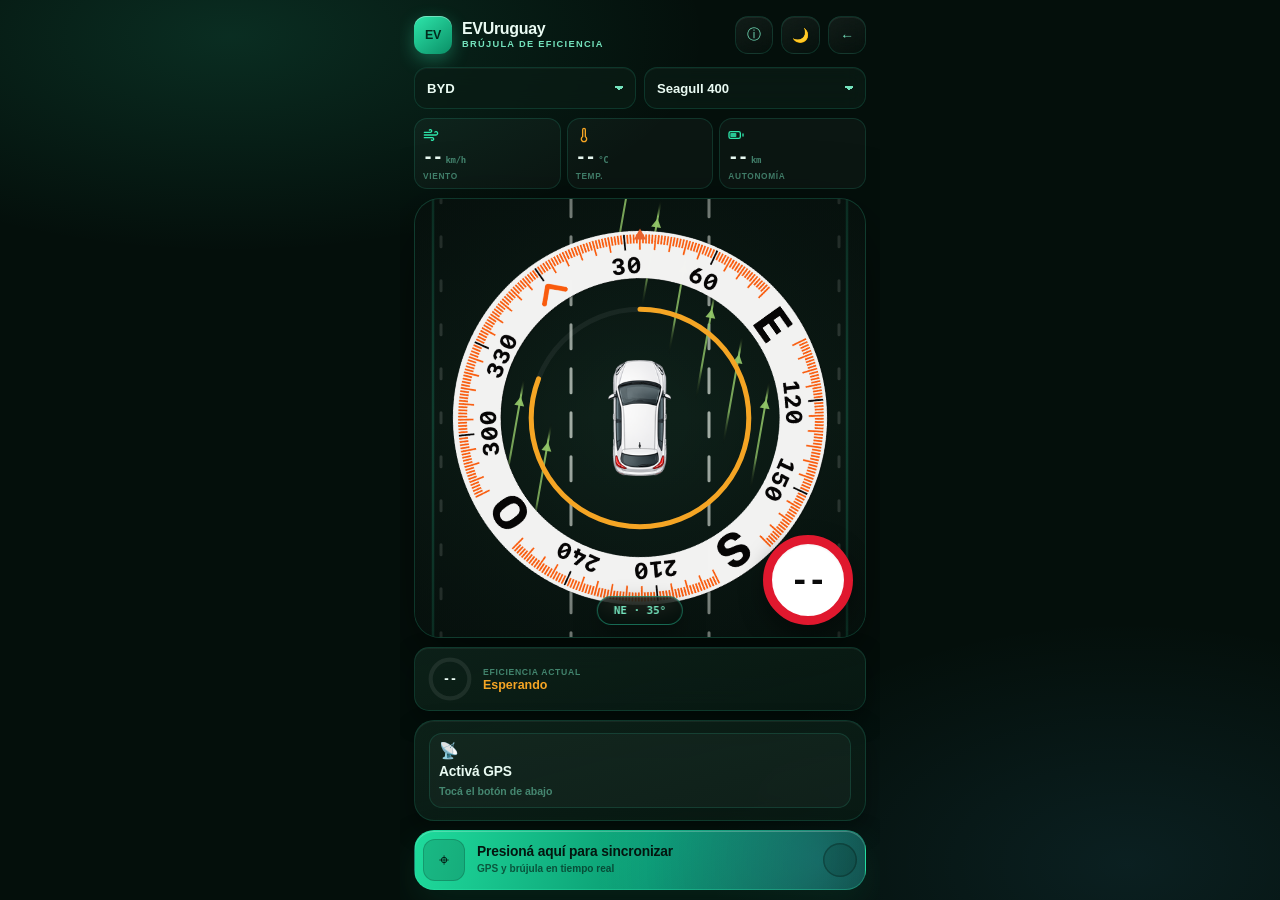
==== commit 88bbbfde: "Add files via upload" ====
--- a/brujula/index.html
+++ b/brujula/index.html
@@ -1325,7 +1325,10 @@
     ctx.rotate(windCanvasAngle);
 
     const count=Math.min(20,Math.max(6,Math.round(windKmh/3.5)));
-    const alpha=Math.min(.75,windKmh/60+.2);
+    // Antes el piso de opacidad era muy bajo (~0.28 con viento de 5 km/h,
+    // casi invisible). Ahora arranca en 0.5 aunque el viento sea flojo, y
+    // sigue subiendo con la intensidad hasta 0.9 con viento fuerte.
+    const alpha=Math.min(.9,.5+windKmh/55);
     windAnimOffset=(windAnimOffset+windKmh/2000)%1;
 
     // color dinámico según la potencia del viento: azul (calma) → rojo (fuerte)
@@ -1341,23 +1344,23 @@
 
       const g=ctx.createLinearGradient(xOff,startY,xOff,startY+lineLen);
       g.addColorStop(0,"transparent");
-      g.addColorStop(.3,`rgba(${wc},${alpha*.7})`);
+      g.addColorStop(.3,`rgba(${wc},${alpha*.85})`);
       g.addColorStop(.85,`rgba(${wc},${alpha})`);
       g.addColorStop(1,"transparent");
       ctx.beginPath();
       ctx.moveTo(xOff,startY);
       ctx.lineTo(xOff,startY+lineLen);
       ctx.strokeStyle=g;
-      ctx.lineWidth=windKmh>30?2:1.5;
+      ctx.lineWidth=windKmh>30?2.6:2;
       ctx.stroke();
 
       const ay=startY+lineLen*.75;
       ctx.beginPath();
-      ctx.moveTo(xOff,ay+8);
-      ctx.lineTo(xOff-4,ay);
-      ctx.lineTo(xOff+4,ay);
+      ctx.moveTo(xOff,ay+9);
+      ctx.lineTo(xOff-5,ay);
+      ctx.lineTo(xOff+5,ay);
       ctx.closePath();
-      ctx.fillStyle=`rgba(${wc},${alpha*.8})`;
+      ctx.fillStyle=`rgba(${wc},${Math.min(1,alpha*1.05)})`;
       ctx.fill();
     }
     ctx.restore();
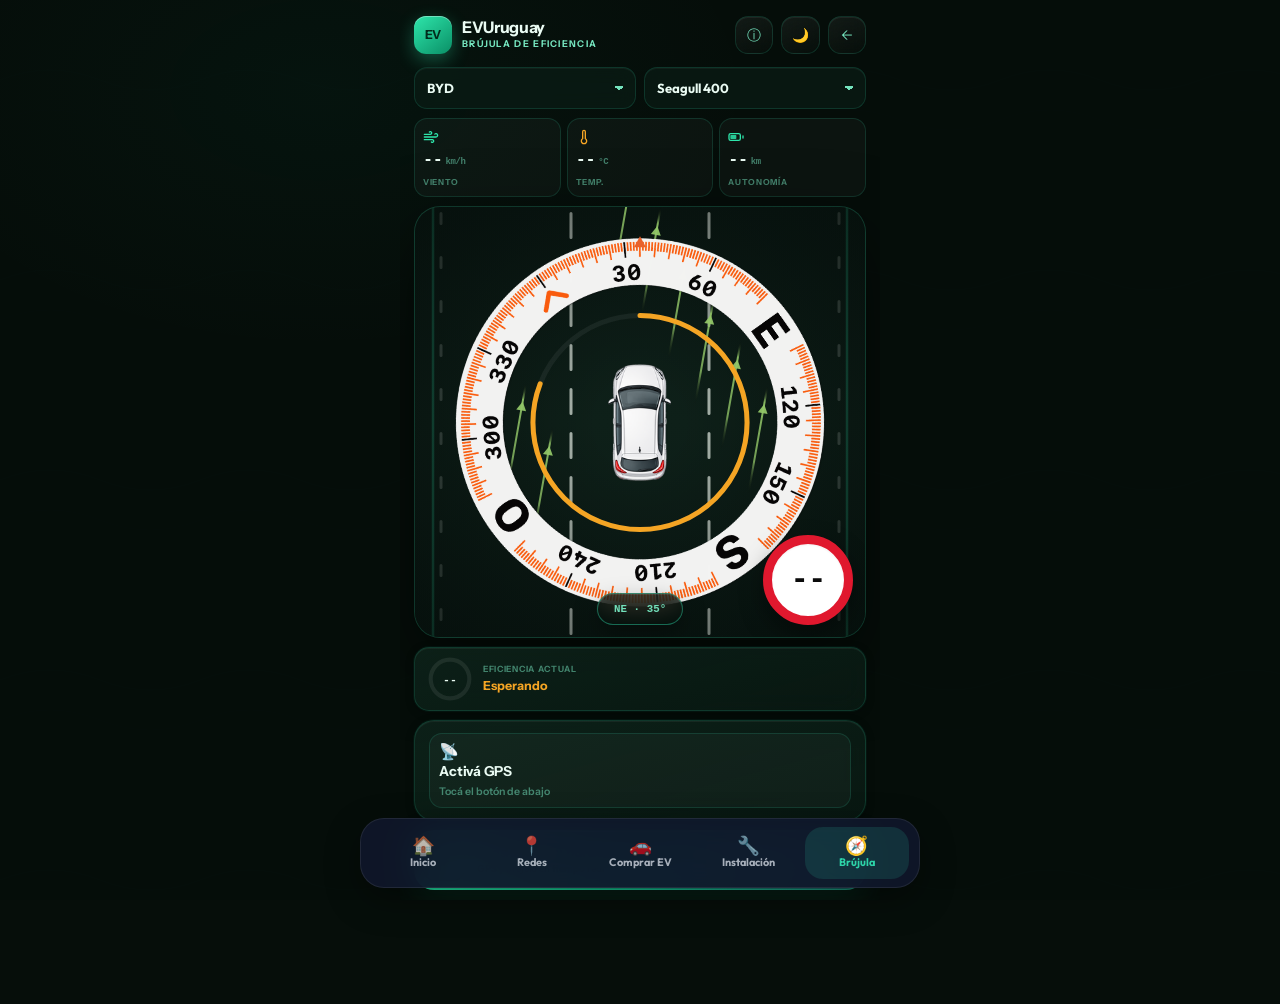
==== commit 1c515426: "Add shared bottom navigation and unify EVUruguay UI" ====
--- a/brujula/index.html
+++ b/brujula/index.html
@@ -533,6 +533,7 @@
     .start-sub{display:none}
   }
 </style>
+  <link rel="stylesheet" href="/evuy-design.css" />
 </head>
 <body>
 <div class="app">
@@ -1868,5 +1869,6 @@
   loadVehiculos();
 });
 </script>
+  <script src="/assets/js/bottom-nav.js" defer></script>
 </body>
 </html>
--- a/evuy-design.css
+++ b/evuy-design.css
@@ -0,0 +1,1038 @@
+/* ============================================================
+   EVUruguay Design System
+   Visual identity: "Breath of Green" — organic, luminous, minimal
+   ============================================================ */
+
+@import url('https://fonts.googleapis.com/css2?family=Outfit:wght@300;400;500;600;700;800;900&family=Instrument+Sans:wght@400;500;600;700&display=swap');
+
+:root {
+  /* --- Palette --- */
+  --ev-white: #fafffe;
+  --ev-cream: #f1f9f5;
+  --ev-mint: #e6f5ed;
+  --ev-sage: #c2e0d0;
+  --ev-teal: #2dd4a8;
+  --ev-green: #16a07a;
+  --ev-green-deep: #0d7d5f;
+  --ev-forest: #064e3b;
+  --ev-slate: #1e293b;
+  --ev-slate-mid: #475569;
+  --ev-slate-light: #94a3b8;
+  --ev-error: #e63946;
+
+  /* --- Semantic tokens --- */
+  --bg-page: var(--ev-cream);
+  --bg-surface: var(--ev-white);
+  --bg-surface-raised: #ffffff;
+  --bg-accent-subtle: rgba(45, 212, 168, 0.06);
+  --color-text: var(--ev-slate);
+  --color-text-secondary: var(--ev-slate-mid);
+  --color-text-tertiary: var(--ev-slate-light);
+  --color-accent: var(--ev-green);
+  --color-accent-bright: var(--ev-teal);
+  --color-border: rgba(13, 125, 95, 0.1);
+  --color-border-hover: rgba(13, 125, 95, 0.22);
+  --color-focus-ring: rgba(45, 212, 168, 0.3);
+  --shadow-xs: 0 1px 2px rgba(6, 78, 59, 0.04);
+  --shadow-sm: 0 2px 8px rgba(6, 78, 59, 0.05), 0 0 0 1px rgba(6, 78, 59, 0.04);
+  --shadow-md: 0 4px 20px rgba(6, 78, 59, 0.06), 0 0 0 1px rgba(6, 78, 59, 0.03);
+  --shadow-lg: 0 12px 40px rgba(6, 78, 59, 0.08);
+  --radius-sm: 10px;
+  --radius-md: 16px;
+  --radius-lg: 22px;
+  --radius-xl: 28px;
+  --radius-pill: 999px;
+
+  /* --- Typography --- */
+  --font-display: 'Outfit', system-ui, -apple-system, sans-serif;
+  --font-body: 'Instrument Sans', system-ui, -apple-system, sans-serif;
+}
+
+/* ---- Dark mode override ---- */
+[data-theme="dark"] {
+  --ev-white: #0f1a14;
+  --ev-cream: #0a1210;
+  --ev-mint: #0d1f17;
+  --ev-sage: #1a3328;
+  --ev-forest: #a7f3d0;
+  --ev-slate: #e2e8f0;
+  --ev-slate-mid: #cbd5e1;
+  --ev-slate-light: #94a3b8;
+
+  --bg-page: #060e0a;
+  --bg-surface: #0c1810;
+  --bg-surface-raised: #111f16;
+  --bg-accent-subtle: rgba(45, 212, 168, 0.08);
+  --color-text: #e2e8f0;
+  --color-text-secondary: #cbd5e1;
+  --color-text-tertiary: #94a3b8;
+  --color-accent: #2dd4a8;
+  --color-accent-bright: #5eead4;
+  --color-border: rgba(45, 212, 168, 0.12);
+  --color-border-hover: rgba(45, 212, 168, 0.25);
+  --color-focus-ring: rgba(45, 212, 168, 0.25);
+  --shadow-xs: 0 1px 2px rgba(0, 0, 0, 0.3);
+  --shadow-sm: 0 2px 8px rgba(0, 0, 0, 0.3), 0 0 0 1px rgba(45, 212, 168, 0.06);
+  --shadow-md: 0 4px 20px rgba(0, 0, 0, 0.4), 0 0 0 1px rgba(45, 212, 168, 0.05);
+  --shadow-lg: 0 12px 40px rgba(0, 0, 0, 0.5);
+}
+
+[data-theme="dark"] html,
+html[data-theme="dark"] {
+  color-scheme: dark;
+}
+
+[data-theme="dark"] body::before { opacity: 0.15; }
+[data-theme="dark"] body::after {
+  background: radial-gradient(ellipse, rgba(45, 212, 168, 0.03) 0%, transparent 70%);
+}
+
+[data-theme="dark"] ::selection {
+  background: rgba(45, 212, 168, 0.25);
+  color: #e2e8f0;
+}
+
+/* ---- Theme toggle button ---- */
+.ev-theme-toggle {
+  position: fixed;
+  top: 18px;
+  right: 18px;
+  z-index: 9000;
+  width: 42px;
+  height: 42px;
+  border-radius: 50%;
+  border: 1.5px solid var(--color-border);
+  background: var(--bg-surface-raised);
+  box-shadow: var(--shadow-sm);
+  cursor: pointer;
+  display: flex;
+  align-items: center;
+  justify-content: center;
+  font-size: 18px;
+  line-height: 1;
+  transition: all 0.3s ease;
+  padding: 0;
+  color: var(--color-text);
+}
+
+.ev-theme-toggle:hover {
+  border-color: var(--color-accent-bright);
+  box-shadow: 0 4px 20px rgba(45, 212, 168, 0.15);
+  transform: scale(1.08);
+}
+
+.ev-theme-toggle:active {
+  transform: scale(0.95);
+}
+
+/* Icon swap */
+.ev-theme-toggle .icon-light,
+.ev-theme-toggle .icon-dark {
+  position: absolute;
+  transition: opacity 0.25s ease, transform 0.35s ease;
+}
+
+.ev-theme-toggle .icon-light {
+  opacity: 1;
+  transform: rotate(0deg);
+}
+
+.ev-theme-toggle .icon-dark {
+  opacity: 0;
+  transform: rotate(-90deg);
+}
+
+[data-theme="dark"] .ev-theme-toggle .icon-light {
+  opacity: 0;
+  transform: rotate(90deg);
+}
+
+[data-theme="dark"] .ev-theme-toggle .icon-dark {
+  opacity: 1;
+  transform: rotate(0deg);
+}
+
+/* ---- Reset & Base ---- */
+*, *::before, *::after { box-sizing: border-box; }
+
+html {
+  background: var(--bg-page);
+  color-scheme: light;
+  -webkit-text-size-adjust: 100%;
+}
+
+body {
+  margin: 0;
+  min-height: 100vh;
+  font-family: var(--font-body);
+  color: var(--color-text);
+  background: var(--bg-page);
+  line-height: 1.5;
+  -webkit-font-smoothing: antialiased;
+}
+
+/* Organic background texture — fine topographic lines */
+body::before {
+  content: '';
+  position: fixed;
+  inset: 0;
+  opacity: 0.35;
+  background-image: url("data:image/svg+xml,%3Csvg width='200' height='200' xmlns='http://www.w3.org/2000/svg'%3E%3Cdefs%3E%3Cpattern id='t' patternUnits='userSpaceOnUse' width='200' height='200'%3E%3Cpath d='M0 80 Q50 60 100 80 T200 80' stroke='%2316a07a' stroke-width='.4' fill='none' opacity='.12'/%3E%3Cpath d='M0 120 Q50 100 100 120 T200 120' stroke='%232dd4a8' stroke-width='.3' fill='none' opacity='.08'/%3E%3Cpath d='M0 160 Q60 140 120 160 T200 155' stroke='%2316a07a' stroke-width='.3' fill='none' opacity='.06'/%3E%3C/pattern%3E%3C/defs%3E%3Crect width='200' height='200' fill='url(%23t)'/%3E%3C/svg%3E");
+  pointer-events: none;
+  z-index: 0;
+}
+
+/* Soft radial glow top-left corner */
+body::after {
+  content: '';
+  position: fixed;
+  top: -20vh;
+  left: -10vw;
+  width: 70vw;
+  height: 60vh;
+  border-radius: 50%;
+  background: radial-gradient(ellipse, rgba(45, 212, 168, 0.06) 0%, transparent 70%);
+  pointer-events: none;
+  z-index: 0;
+}
+
+::selection {
+  background: rgba(45, 212, 168, 0.18);
+  color: var(--ev-forest);
+}
+
+/* ---- Layout shell ---- */
+.ev-shell {
+  position: relative;
+  z-index: 1;
+  width: 100%;
+  max-width: 1020px;
+  margin: 0 auto;
+  padding: 28px 20px 48px;
+}
+
+/* ---- App container ---- */
+.ev-app {
+  background: var(--bg-surface);
+  border-radius: var(--radius-xl);
+  border: 1px solid var(--color-border);
+  box-shadow: var(--shadow-md);
+  padding: 28px;
+  display: grid;
+  gap: 24px;
+}
+
+@media (max-width: 800px) {
+  .ev-app { padding: 18px; border-radius: var(--radius-lg); }
+  .ev-shell { padding: 12px 10px 32px; }
+}
+
+/* ---- Brand mark ---- */
+.ev-brand {
+  display: inline-flex;
+  align-items: center;
+  gap: 10px;
+  margin-bottom: 2px;
+  transition: opacity 0.18s ease, transform 0.18s ease;
+}
+a.ev-brand:hover {
+  opacity: 0.82;
+  transform: translateY(-1px);
+}
+
+.ev-brand-logo {
+  width: 36px;
+  height: 36px;
+  border-radius: 10px;
+  background: linear-gradient(135deg, var(--ev-green), var(--ev-teal));
+  display: flex;
+  align-items: center;
+  justify-content: center;
+  color: #fff;
+  font-family: var(--font-display);
+  font-weight: 800;
+  font-size: 14px;
+  letter-spacing: -0.02em;
+  box-shadow: 0 4px 12px rgba(22, 160, 122, 0.25);
+  flex-shrink: 0;
+}
+
+.ev-brand-text {
+  font-family: var(--font-display);
+  font-weight: 800;
+  font-size: 1.5rem;
+  letter-spacing: -0.02em;
+  color: var(--ev-forest);
+}
+
+.ev-brand-text span {
+  color: var(--ev-teal);
+}
+
+/* ---- Typography ---- */
+.ev-heading {
+  font-family: var(--font-display);
+  font-weight: 700;
+  letter-spacing: -0.01em;
+  color: var(--color-text);
+  margin: 0;
+  line-height: 1.2;
+}
+
+.ev-heading-xl { font-size: clamp(1.6rem, 3.5vw, 2.1rem); }
+.ev-heading-lg { font-size: 1.15rem; }
+.ev-heading-md { font-size: 0.95rem; }
+
+.ev-subtitle {
+  color: var(--color-text-secondary);
+  font-size: 0.88rem;
+  margin: 0;
+  max-width: 52ch;
+}
+
+.ev-overline {
+  font-size: 0.68rem;
+  font-weight: 600;
+  text-transform: uppercase;
+  letter-spacing: 0.1em;
+  color: var(--color-accent);
+}
+
+/* ---- Cards ---- */
+.ev-card {
+  background: var(--bg-surface-raised);
+  border: 1px solid var(--color-border);
+  border-radius: var(--radius-md);
+  padding: 18px;
+  box-shadow: var(--shadow-xs);
+  transition: box-shadow 0.2s ease, border-color 0.2s ease;
+}
+
+.ev-card:hover {
+  border-color: var(--color-border-hover);
+  box-shadow: var(--shadow-sm);
+}
+
+.ev-card + .ev-card { margin-top: 12px; }
+
+.ev-card-title {
+  font-family: var(--font-display);
+  font-size: 0.9rem;
+  font-weight: 600;
+  color: var(--color-text);
+  display: flex;
+  align-items: center;
+  justify-content: space-between;
+  gap: 8px;
+  margin-bottom: 12px;
+}
+
+.ev-card-title small {
+  font-family: var(--font-body);
+  font-weight: 400;
+  font-size: 0.72rem;
+  color: var(--color-text-tertiary);
+}
+
+/* ---- Form elements ---- */
+.ev-grid-2 {
+  display: grid;
+  grid-template-columns: repeat(2, minmax(0, 1fr));
+  gap: 12px;
+}
+
+@media (max-width: 560px) {
+  .ev-grid-2 { grid-template-columns: 1fr; }
+}
+
+.ev-field {
+  display: flex;
+  flex-direction: column;
+  gap: 5px;
+}
+
+.ev-label {
+  font-size: 0.76rem;
+  font-weight: 600;
+  color: var(--color-text-secondary);
+}
+
+.ev-input,
+.ev-select {
+  background: var(--ev-cream);
+  border: 1.5px solid var(--color-border);
+  border-radius: var(--radius-sm);
+  padding: 10px 14px;
+  color: var(--color-text);
+  font-size: 0.88rem;
+  font-family: var(--font-body);
+  outline: none;
+  width: 100%;
+  transition: border-color 0.15s, box-shadow 0.15s, background 0.15s;
+  -webkit-appearance: none;
+  -moz-appearance: none;
+  appearance: none;
+}
+
+.ev-input:hover,
+.ev-select:hover {
+  border-color: var(--color-border-hover);
+}
+
+.ev-input:focus,
+.ev-select:focus {
+  border-color: var(--color-accent);
+  box-shadow: 0 0 0 3px var(--color-focus-ring);
+  background: #fff;
+}
+
+.ev-input::placeholder { color: var(--ev-slate-light); }
+
+.ev-checkbox-row {
+  display: flex;
+  align-items: center;
+  gap: 8px;
+  font-size: 0.8rem;
+  color: var(--color-text-secondary);
+  margin-top: 10px;
+}
+
+.ev-checkbox-row input[type="checkbox"] {
+  accent-color: var(--color-accent);
+  width: 16px;
+  height: 16px;
+  cursor: pointer;
+}
+
+/* ---- Result highlight ---- */
+.ev-result-hero {
+  background: linear-gradient(135deg, var(--ev-mint) 0%, rgba(45, 212, 168, 0.08) 100%);
+  border: 1.5px solid rgba(45, 212, 168, 0.2);
+  border-radius: var(--radius-lg);
+  padding: 24px 22px;
+  position: relative;
+  overflow: hidden;
+}
+
+.ev-result-hero::after {
+  content: '';
+  position: absolute;
+  top: -30px;
+  right: -30px;
+  width: 100px;
+  height: 100px;
+  border-radius: 50%;
+  background: radial-gradient(circle, rgba(45, 212, 168, 0.12) 0%, transparent 70%);
+  pointer-events: none;
+}
+
+.ev-result-tag {
+  font-size: 0.68rem;
+  font-weight: 700;
+  text-transform: uppercase;
+  letter-spacing: 0.1em;
+  color: var(--ev-green-deep);
+  margin-bottom: 8px;
+}
+
+.ev-result-cost {
+  font-family: var(--font-display);
+  font-size: 2.4rem;
+  font-weight: 800;
+  line-height: 1;
+  margin-bottom: 8px;
+  color: var(--ev-forest);
+}
+
+.ev-result-cost .ev-currency {
+  font-size: 1rem;
+  font-weight: 500;
+  color: var(--ev-slate-mid);
+  margin-right: 4px;
+}
+
+.ev-result-sub {
+  font-size: 0.82rem;
+  color: var(--color-text-secondary);
+  line-height: 1.5;
+}
+
+.ev-result-sub strong {
+  color: var(--color-accent);
+  font-weight: 600;
+}
+
+/* ---- Chips / pills ---- */
+.ev-chip-row {
+  display: flex;
+  flex-wrap: wrap;
+  gap: 6px;
+  margin-top: 12px;
+}
+
+.ev-chip {
+  display: inline-flex;
+  align-items: center;
+  gap: 4px;
+  padding: 4px 10px;
+  border-radius: var(--radius-pill);
+  border: 1px solid var(--color-border);
+  background: var(--ev-cream);
+  font-size: 0.72rem;
+  color: var(--color-text-secondary);
+}
+
+.ev-chip strong {
+  color: var(--color-accent);
+  font-weight: 600;
+}
+
+.ev-pill {
+  display: inline-flex;
+  align-items: center;
+  gap: 6px;
+  padding: 5px 12px;
+  border-radius: var(--radius-pill);
+  border: 1px solid var(--color-border);
+  background: var(--bg-surface-raised);
+  font-size: 0.72rem;
+  font-weight: 500;
+  color: var(--color-text-secondary);
+}
+
+.ev-pill strong {
+  color: var(--color-accent);
+  font-weight: 600;
+}
+
+/* ---- Buttons ---- */
+.ev-btn {
+  display: inline-flex;
+  align-items: center;
+  justify-content: center;
+  gap: 8px;
+  border: none;
+  border-radius: var(--radius-sm);
+  padding: 10px 18px;
+  font-family: var(--font-body);
+  font-size: 0.84rem;
+  font-weight: 600;
+  cursor: pointer;
+  transition: all 0.2s ease;
+}
+
+.ev-btn-primary {
+  background: linear-gradient(135deg, var(--ev-green), var(--ev-teal));
+  color: #fff;
+  box-shadow: 0 4px 14px rgba(22, 160, 122, 0.2);
+}
+
+.ev-btn-primary:hover {
+  transform: translateY(-1px);
+  box-shadow: 0 6px 20px rgba(22, 160, 122, 0.3);
+}
+
+.ev-btn-ghost {
+  background: var(--bg-accent-subtle);
+  color: var(--color-accent);
+  border: 1.5px solid var(--color-border);
+}
+
+.ev-btn-ghost:hover {
+  border-color: var(--color-accent);
+  background: rgba(45, 212, 168, 0.1);
+  transform: translateY(-1px);
+  box-shadow: 0 4px 14px rgba(22, 160, 122, 0.08);
+}
+
+/* ---- Section callout ---- */
+.ev-callout {
+  display: flex;
+  align-items: flex-start;
+  gap: 12px;
+  padding: 14px 16px;
+  border-radius: var(--radius-md);
+  background: var(--bg-accent-subtle);
+  border: 1px solid var(--color-border);
+  margin: 16px 0 10px;
+}
+
+.ev-callout-dot {
+  width: 8px;
+  height: 8px;
+  border-radius: 50%;
+  background: var(--color-accent-bright);
+  box-shadow: 0 0 0 4px rgba(45, 212, 168, 0.12);
+  flex-shrink: 0;
+  margin-top: 4px;
+}
+
+.ev-callout-text {
+  font-size: 0.86rem;
+  font-weight: 600;
+  color: var(--color-text);
+  line-height: 1.3;
+}
+
+.ev-callout-hint {
+  display: block;
+  font-weight: 400;
+  color: var(--color-text-secondary);
+  font-size: 0.78rem;
+  margin-top: 3px;
+}
+
+/* ---- Collapsibles ---- */
+.ev-collapse-btn {
+  display: inline-flex;
+  align-items: center;
+  gap: 5px;
+  padding: 4px 10px;
+  border-radius: var(--radius-pill);
+  border: 1px solid var(--color-border);
+  background: var(--ev-cream);
+  color: var(--color-accent);
+  font-family: var(--font-body);
+  font-size: 0.68rem;
+  font-weight: 600;
+  text-transform: uppercase;
+  letter-spacing: 0.06em;
+  cursor: pointer;
+  transition: all 0.15s ease;
+}
+
+.ev-collapse-btn:hover {
+  background: rgba(45, 212, 168, 0.1);
+  border-color: var(--color-accent);
+}
+
+.ev-collapse-icon {
+  display: inline-block;
+  transition: transform 0.2s ease;
+  font-size: 0.65rem;
+}
+
+.collapsible[data-open="false"] .collapsible-body { display: none; }
+.collapsible[data-open="false"] .ev-collapse-icon { transform: rotate(-90deg); }
+
+/* ---- Tables ---- */
+.ev-table {
+  width: 100%;
+  border-collapse: collapse;
+  font-size: 0.78rem;
+}
+
+.ev-table th {
+  text-align: left;
+  padding: 8px 8px;
+  font-size: 0.68rem;
+  font-weight: 700;
+  text-transform: uppercase;
+  letter-spacing: 0.06em;
+  color: var(--color-text-tertiary);
+  border-bottom: 2px solid var(--color-border);
+}
+
+.ev-table td {
+  padding: 8px 8px;
+  border-bottom: 1px solid rgba(13, 125, 95, 0.05);
+  color: var(--color-text-secondary);
+}
+
+.ev-table td strong {
+  color: var(--color-accent);
+  font-weight: 700;
+}
+
+/* ---- Bar charts ---- */
+.ev-bars {
+  display: flex;
+  flex-direction: column;
+  gap: 8px;
+}
+
+.ev-bar-row {
+  display: flex;
+  align-items: center;
+  gap: 10px;
+}
+
+.ev-bar-label {
+  width: 110px;
+  font-size: 0.78rem;
+  font-weight: 500;
+  color: var(--color-text-secondary);
+  text-align: right;
+  white-space: nowrap;
+  overflow: hidden;
+  text-overflow: ellipsis;
+}
+
+.ev-bar-track {
+  flex: 1;
+  height: 14px;
+  border-radius: var(--radius-pill);
+  background: var(--ev-mint);
+  overflow: hidden;
+}
+
+.ev-bar-fill {
+  height: 100%;
+  border-radius: var(--radius-pill);
+  width: 0%;
+  transition: width 0.35s ease-out;
+}
+
+.ev-bar-fill-good { background: linear-gradient(90deg, var(--ev-green), var(--ev-teal)); }
+.ev-bar-fill-bad  { background: linear-gradient(90deg, #e63946, #f87171); }
+
+/* ---- Highlight callout (savings, best) ---- */
+.ev-highlight-box {
+  margin-top: 14px;
+  padding: 12px 16px;
+  border-radius: var(--radius-md);
+  text-align: center;
+  font-size: 0.88rem;
+  font-weight: 600;
+  line-height: 1.4;
+}
+
+.ev-highlight-green {
+  background: linear-gradient(135deg, var(--ev-mint), rgba(45, 212, 168, 0.08));
+  border: 1px solid rgba(45, 212, 168, 0.2);
+  color: var(--ev-green-deep);
+}
+
+.ev-highlight-green strong { color: var(--ev-forest); font-weight: 700; }
+
+.ev-highlight-teal {
+  background: linear-gradient(135deg, rgba(45, 212, 168, 0.06), rgba(22, 160, 122, 0.08));
+  border: 1px solid rgba(45, 212, 168, 0.2);
+  color: var(--ev-green-deep);
+}
+
+.ev-highlight-teal strong { color: var(--ev-forest); }
+
+/* ---- Comparison section cards ---- */
+.ev-section-card {
+  grid-column: 1 / -1;
+  background: var(--bg-surface-raised);
+  border: 1px solid var(--color-border);
+  border-radius: var(--radius-lg);
+  padding: 20px;
+  box-shadow: var(--shadow-xs);
+  margin-top: 8px;
+}
+
+.ev-section-card--blue {
+  background: linear-gradient(135deg, #eef7ff 0%, var(--ev-cream) 100%);
+  border-color: rgba(59, 130, 246, 0.12);
+}
+
+.ev-section-card--red {
+  background: linear-gradient(135deg, #fef2f2 0%, var(--ev-cream) 100%);
+  border-color: rgba(230, 57, 70, 0.12);
+}
+
+.ev-section-card--amber {
+  background: linear-gradient(135deg, #fefce8 0%, var(--ev-cream) 100%);
+  border-color: rgba(202, 138, 4, 0.12);
+}
+
+/* ---- Note / small text ---- */
+.ev-note {
+  font-size: 0.74rem;
+  color: var(--color-text-tertiary);
+  line-height: 1.5;
+}
+
+.ev-note strong {
+  color: var(--color-accent);
+  font-weight: 600;
+}
+
+.ev-error {
+  font-size: 0.78rem;
+  color: var(--ev-error);
+}
+
+/* ---- Footer ---- */
+.ev-footer {
+  grid-column: 1 / -1;
+  margin-top: 20px;
+  text-align: center;
+}
+
+.ev-footer-line {
+  height: 1px;
+  background: linear-gradient(90deg, transparent, var(--color-border), transparent);
+  margin-bottom: 14px;
+}
+
+.ev-footer p {
+  font-size: 0.7rem;
+  color: var(--color-text-tertiary);
+  line-height: 1.7;
+  margin: 0;
+}
+
+.ev-footer a {
+  color: var(--color-accent);
+  text-decoration: none;
+  font-weight: 500;
+}
+.ev-footer a:hover { text-decoration: underline; }
+
+/* ---- Links ---- */
+.ev-link {
+  display: inline-flex;
+  align-items: center;
+  gap: 6px;
+  margin-top: 12px;
+  padding: 10px 18px;
+  border-radius: var(--radius-sm);
+  border: 1.5px solid var(--color-border);
+  background: var(--bg-accent-subtle);
+  color: var(--color-accent);
+  text-decoration: none;
+  font-weight: 600;
+  font-size: 0.86rem;
+  transition: all 0.2s ease;
+}
+
+.ev-link:hover {
+  border-color: var(--color-accent);
+  background: rgba(45, 212, 168, 0.1);
+  transform: translateY(-1px);
+  box-shadow: 0 4px 14px rgba(22, 160, 122, 0.08);
+}
+
+/* ---- Share ---- */
+.ev-share-row {
+  margin-top: 14px;
+  display: flex;
+  align-items: center;
+  gap: 10px;
+  flex-wrap: wrap;
+}
+
+.ev-share-note {
+  font-size: 0.72rem;
+  color: var(--color-text-tertiary);
+}
+
+/* ---- Scrollbar ---- */
+::-webkit-scrollbar { width: 5px; }
+::-webkit-scrollbar-track { background: transparent; }
+::-webkit-scrollbar-thumb { background: rgba(22, 160, 122, 0.15); border-radius: 999px; }
+::-webkit-scrollbar-thumb:hover { background: rgba(22, 160, 122, 0.25); }
+
+/* ---- Mobile polish ---- */
+@media (max-width: 560px) {
+  .ev-grid-2 { grid-template-columns: 1fr; gap: 10px; }
+  .ev-input, .ev-select { padding: 11px 14px; font-size: 0.92rem; }
+  .ev-callout { flex-direction: row; }
+  .ev-share-row { justify-content: center; }
+}
+
+/* ---- Dark mode: colored section cards ---- */
+[data-theme="dark"] .ev-section-card--blue {
+  background: linear-gradient(135deg, rgba(59, 130, 246, 0.06) 0%, var(--ev-cream) 100%);
+  border-color: rgba(59, 130, 246, 0.15);
+}
+
+[data-theme="dark"] .ev-section-card--red {
+  background: linear-gradient(135deg, rgba(230, 57, 70, 0.06) 0%, var(--ev-cream) 100%);
+  border-color: rgba(230, 57, 70, 0.15);
+}
+
+[data-theme="dark"] .ev-section-card--amber {
+  background: linear-gradient(135deg, rgba(202, 138, 4, 0.06) 0%, var(--ev-cream) 100%);
+  border-color: rgba(202, 138, 4, 0.15);
+}
+
+/* Dark mode: brand logo text */
+[data-theme="dark"] .ev-brand-text { color: #a7f3d0; }
+[data-theme="dark"] .ev-brand-text span { color: var(--ev-teal); }
+
+/* Dark mode: result hero */
+[data-theme="dark"] .ev-result-hero {
+  background: linear-gradient(135deg, rgba(45, 212, 168, 0.06) 0%, rgba(13, 125, 95, 0.04) 100%);
+  border-color: rgba(45, 212, 168, 0.15);
+}
+[data-theme="dark"] .ev-result-tag { color: var(--ev-teal); }
+[data-theme="dark"] .ev-result-cost { color: #a7f3d0; }
+
+/* Dark mode: highlight boxes */
+[data-theme="dark"] .ev-highlight-green {
+  background: linear-gradient(135deg, rgba(45, 212, 168, 0.06), rgba(13, 125, 95, 0.04));
+  border-color: rgba(45, 212, 168, 0.15);
+  color: #a7f3d0;
+}
+[data-theme="dark"] .ev-highlight-green strong { color: var(--ev-teal); }
+
+/* Dark mode: mobile toggle position */
+@media (max-width: 560px) {
+  .ev-theme-toggle { top: 12px; right: 12px; width: 38px; height: 38px; font-size: 16px; }
+}
+
+/* ── EVUruguay shared app shell polish ── */
+html {
+  scroll-padding-bottom: calc(110px + env(safe-area-inset-bottom));
+}
+
+body.has-ev-bottom-nav {
+  padding-bottom: calc(104px + env(safe-area-inset-bottom));
+}
+
+/* Bring standalone tools closer to the EVUruguay app language without changing their logic. */
+.app-shell,
+.br-shell,
+.instalacion-shell {
+  border-radius: var(--radius-xl, 28px);
+}
+
+.app-header,
+.br-header,
+.ev-app header {
+  letter-spacing: -0.01em;
+}
+
+.app-header h1,
+.br-title,
+.ev-heading-xl {
+  font-family: var(--font-display, system-ui, -apple-system, BlinkMacSystemFont, "Segoe UI", sans-serif);
+}
+
+.card,
+.panel,
+.result-card,
+.ev-card,
+.ev-section-card {
+  border-radius: var(--radius-lg, 22px);
+}
+
+button,
+.button,
+.btn,
+.ev-btn,
+.ev-btn-primary,
+.ev-btn-ghost {
+  font-family: var(--font-display, system-ui, -apple-system, BlinkMacSystemFont, "Segoe UI", sans-serif);
+}
+
+/* ── Barra inferior tipo app ── */
+.ev-bottom-nav {
+  position: fixed;
+  left: 50%;
+  bottom: calc(12px + env(safe-area-inset-bottom));
+  transform: translateX(-50%);
+  width: min(94%, 560px);
+  min-height: 68px;
+  z-index: 9999;
+  display: flex;
+  align-items: center;
+  justify-content: space-around;
+  gap: 4px;
+  padding: 8px 10px;
+  border-radius: 24px;
+  background: rgba(255, 255, 255, 0.96);
+  border: 1px solid rgba(15, 23, 42, 0.08);
+  box-shadow: 0 12px 34px rgba(15, 23, 42, 0.16);
+  backdrop-filter: blur(16px);
+  -webkit-backdrop-filter: blur(16px);
+}
+
+.ev-bottom-nav-item {
+  flex: 1;
+  min-width: 0;
+  height: 52px;
+  border-radius: 18px;
+  display: flex;
+  flex-direction: column;
+  align-items: center;
+  justify-content: center;
+  gap: 2px;
+  text-decoration: none;
+  color: var(--color-text-secondary, #64748b);
+  font-family: var(--font-display, system-ui, -apple-system, BlinkMacSystemFont, "Segoe UI", sans-serif);
+  font-size: 0.68rem;
+  font-weight: 700;
+  line-height: 1.1;
+  transition: color 0.2s ease, background 0.2s ease, transform 0.2s ease;
+}
+
+.ev-bottom-nav-icon {
+  font-size: 1.15rem;
+  line-height: 1;
+}
+
+.ev-bottom-nav-label {
+  max-width: 100%;
+  white-space: nowrap;
+  overflow: hidden;
+  text-overflow: ellipsis;
+}
+
+.ev-bottom-nav-item.active,
+.ev-bottom-nav-item[aria-current="page"] {
+  color: #16a07a;
+  background: rgba(45, 212, 168, 0.12);
+}
+
+.ev-bottom-nav-item:hover,
+.ev-bottom-nav-item:focus-visible {
+  color: #16a07a;
+  background: rgba(45, 212, 168, 0.08);
+  outline: none;
+}
+
+.ev-bottom-nav-item:focus-visible {
+  box-shadow: 0 0 0 3px rgba(45, 212, 168, 0.28);
+}
+
+.install-app-btn {
+  bottom: calc(92px + env(safe-area-inset-bottom)) !important;
+}
+
+[data-theme="dark"] .ev-bottom-nav,
+html[data-theme="dark"] .ev-bottom-nav {
+  background: rgba(15, 23, 42, 0.94);
+  border-color: rgba(255, 255, 255, 0.08);
+  box-shadow: 0 12px 34px rgba(0, 0, 0, 0.35);
+}
+
+[data-theme="dark"] .ev-bottom-nav-item,
+html[data-theme="dark"] .ev-bottom-nav-item {
+  color: rgba(226, 232, 240, 0.72);
+}
+
+[data-theme="dark"] .ev-bottom-nav-item.active,
+[data-theme="dark"] .ev-bottom-nav-item[aria-current="page"],
+html[data-theme="dark"] .ev-bottom-nav-item.active,
+html[data-theme="dark"] .ev-bottom-nav-item[aria-current="page"] {
+  color: #2dd4a8;
+  background: rgba(45, 212, 168, 0.14);
+}
+
+@media (max-width: 420px) {
+  body.has-ev-bottom-nav {
+    padding-bottom: calc(96px + env(safe-area-inset-bottom));
+  }
+
+  .ev-bottom-nav {
+    width: calc(100% - 18px);
+    bottom: calc(8px + env(safe-area-inset-bottom));
+    min-height: 64px;
+    border-radius: 22px;
+    padding: 7px 6px;
+  }
+
+  .ev-bottom-nav-item {
+    font-size: 0.62rem;
+  }
+
+  .ev-bottom-nav-icon {
+    font-size: 1.05rem;
+  }
+}
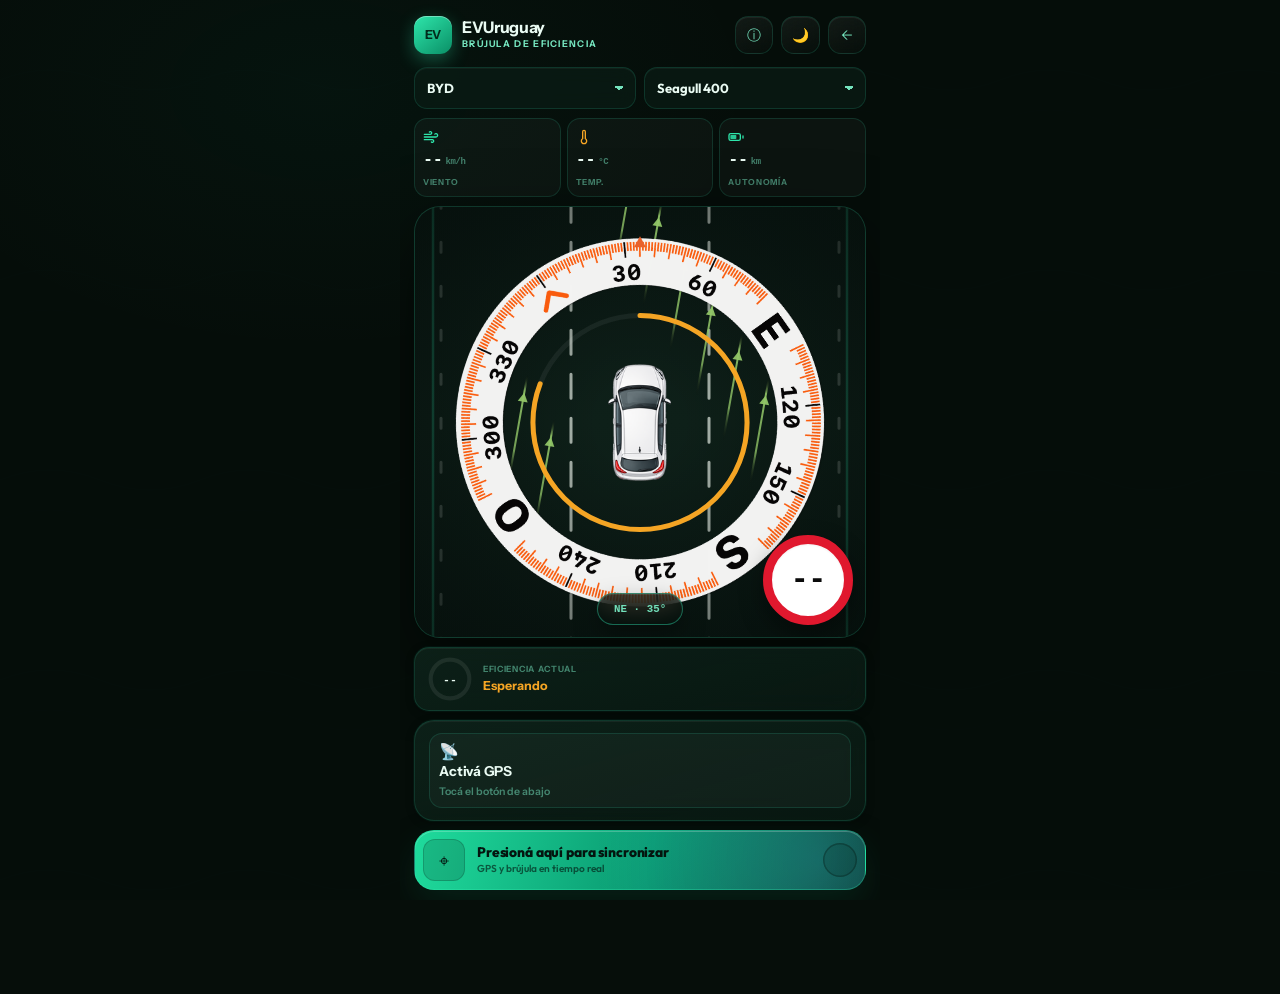
==== commit 2b363b9d: "Sync theme preference across pages" ====
--- a/brujula/index.html
+++ b/brujula/index.html
@@ -534,6 +534,7 @@
   }
 </style>
   <link rel="stylesheet" href="/evuy-design.css" />
+  <script src="/assets/js/theme-sync.js"></script>
 </head>
 <body>
 <div class="app">
--- a/evuy-design.css
+++ b/evuy-design.css
@@ -963,8 +963,18 @@
 }
 
 .ev-bottom-nav-icon {
-  font-size: 1.15rem;
+  width: 22px;
+  height: 22px;
   line-height: 1;
+  display: inline-flex;
+  align-items: center;
+  justify-content: center;
+}
+
+.ev-bottom-nav-icon svg {
+  width: 100%;
+  height: 100%;
+  display: block;
 }
 
 .ev-bottom-nav-label {
@@ -1033,6 +1043,584 @@
   }
 
   .ev-bottom-nav-icon {
-    font-size: 1.05rem;
+    width: 20px;
+    height: 20px;
   }
 }
+
+/* ── CarBuy: align recommender with EVUruguay main app language ── */
+body.carbuy-page {
+  background:
+    radial-gradient(circle at top left, rgba(45, 212, 168, 0.16), transparent 34rem),
+    linear-gradient(180deg, var(--ev-cream, #f8f7f2) 0%, var(--ev-mint, #eef9f4) 100%) !important;
+  color: var(--color-text, #16231d) !important;
+  font-family: var(--font-display, system-ui, -apple-system, BlinkMacSystemFont, "Segoe UI", sans-serif) !important;
+}
+
+body.carbuy-page .app-shell {
+  width: min(100%, 1120px);
+  margin: 0 auto;
+  padding: 22px 16px 24px;
+}
+
+body.carbuy-page .app-header {
+  margin-bottom: 16px;
+  padding: 18px;
+  border-radius: var(--radius-xl, 28px);
+  background: linear-gradient(135deg, rgba(255, 255, 255, 0.94), rgba(236, 253, 245, 0.92));
+  border: 1px solid rgba(22, 160, 122, 0.16);
+  box-shadow: var(--shadow-card, 0 18px 44px rgba(6, 78, 59, 0.10));
+}
+
+body.carbuy-page .badge,
+body.carbuy-page .status-pill,
+body.carbuy-page .pill-filter,
+body.carbuy-page .chip {
+  background: rgba(255, 255, 255, 0.76) !important;
+  border-color: rgba(22, 160, 122, 0.16) !important;
+  color: var(--color-text-secondary, #64746d) !important;
+}
+
+body.carbuy-page .badge-dot,
+body.carbuy-page .status-dot,
+body.carbuy-page .chip-accent-dot,
+body.carbuy-page .adas-box-title .dot {
+  background: var(--ev-teal, #2dd4a8) !important;
+  box-shadow: 0 0 0 5px rgba(45, 212, 168, 0.18) !important;
+}
+
+body.carbuy-page .app-header h1 {
+  color: var(--color-text, #16231d) !important;
+  letter-spacing: -0.03em;
+}
+
+body.carbuy-page .app-header h1 .accent,
+body.carbuy-page .result-price,
+body.carbuy-page .details-price,
+body.carbuy-page .note strong,
+body.carbuy-page .site-footer a {
+  color: var(--ev-primary, #16a07a) !important;
+}
+
+body.carbuy-page .app-header p,
+body.carbuy-page .card-subtitle,
+body.carbuy-page .results-summary,
+body.carbuy-page .result-subtitle,
+body.carbuy-page .result-quick,
+body.carbuy-page .details-subtitle,
+body.carbuy-page .details-placeholder,
+body.carbuy-page .details-body,
+body.carbuy-page .details-note,
+body.carbuy-page .note,
+body.carbuy-page .site-footer {
+  color: var(--color-text-secondary, #64746d) !important;
+}
+
+body.carbuy-page .card {
+  background: var(--color-surface, #ffffff) !important;
+  border: 1px solid rgba(22, 160, 122, 0.14) !important;
+  border-radius: var(--radius-xl, 28px) !important;
+  box-shadow: var(--shadow-card, 0 18px 44px rgba(6, 78, 59, 0.10)) !important;
+}
+
+body.carbuy-page .card::before {
+  background: radial-gradient(circle at 0 0, rgba(45, 212, 168, 0.12), transparent 58%) !important;
+  opacity: 1 !important;
+}
+
+body.carbuy-page .card-title,
+body.carbuy-page .results-title,
+body.carbuy-page .result-name,
+body.carbuy-page .details-title,
+body.carbuy-page .adas-box-title,
+body.carbuy-page .field-label,
+body.carbuy-page .chip-label,
+body.carbuy-page .pill-filter strong {
+  color: var(--color-text, #16231d) !important;
+}
+
+body.carbuy-page .card-title-icon,
+body.carbuy-page .adas-tick {
+  background: rgba(45, 212, 168, 0.12) !important;
+  border-color: rgba(45, 212, 168, 0.32) !important;
+  color: var(--ev-primary, #16a07a) !important;
+}
+
+body.carbuy-page .field-input,
+body.carbuy-page .field-select,
+body.carbuy-page .details-panel,
+body.carbuy-page .empty-state,
+body.carbuy-page .result-thumb {
+  background-color: rgba(255, 255, 255, 0.88) !important;
+  border-color: var(--color-border, rgba(22, 160, 122, 0.16)) !important;
+  color: var(--color-text, #16231d) !important;
+  box-shadow: inset 0 1px 2px rgba(6, 78, 59, 0.04);
+}
+
+body.carbuy-page .field-input:focus,
+body.carbuy-page .field-select:focus {
+  border-color: var(--ev-primary, #16a07a) !important;
+  box-shadow: 0 0 0 3px rgba(45, 212, 168, 0.18) !important;
+}
+
+body.carbuy-page .btn-primary {
+  background: linear-gradient(135deg, var(--ev-teal, #2dd4a8), var(--ev-primary, #16a07a)) !important;
+  color: #ffffff !important;
+  box-shadow: 0 14px 30px rgba(22, 160, 122, 0.28) !important;
+}
+
+body.carbuy-page .result-card {
+  background: rgba(255, 255, 255, 0.84) !important;
+  border-color: rgba(22, 160, 122, 0.14) !important;
+  border-radius: var(--radius-md, 18px) !important;
+}
+
+body.carbuy-page .result-card:hover,
+body.carbuy-page .result-card.selected {
+  border-color: rgba(22, 160, 122, 0.48) !important;
+  box-shadow: 0 14px 30px rgba(6, 78, 59, 0.12) !important;
+  background: linear-gradient(135deg, rgba(236, 253, 245, 0.94), rgba(255, 255, 255, 0.96)) !important;
+}
+
+body.carbuy-page .details-badge,
+body.carbuy-page .chip-accent,
+body.carbuy-page .chip-patente-contado,
+body.carbuy-page .details-note-contado,
+body.carbuy-page .adas-box {
+  background: rgba(45, 212, 168, 0.10) !important;
+  border-color: rgba(22, 160, 122, 0.28) !important;
+  color: var(--ev-forest, #0f7b5f) !important;
+}
+
+body.carbuy-page .site-footer {
+  border-top-color: rgba(22, 160, 122, 0.14) !important;
+}
+
+[data-theme="dark"] body.carbuy-page,
+html[data-theme="dark"] body.carbuy-page {
+  background:
+    radial-gradient(circle at top left, rgba(45, 212, 168, 0.10), transparent 34rem),
+    var(--color-bg, #08120e) !important;
+}
+
+[data-theme="dark"] body.carbuy-page .app-header,
+html[data-theme="dark"] body.carbuy-page .app-header,
+[data-theme="dark"] body.carbuy-page .card,
+html[data-theme="dark"] body.carbuy-page .card {
+  background: rgba(15, 23, 42, 0.72) !important;
+  border-color: rgba(45, 212, 168, 0.14) !important;
+}
+
+[data-theme="dark"] body.carbuy-page .field-input,
+[data-theme="dark"] body.carbuy-page .field-select,
+[data-theme="dark"] body.carbuy-page .details-panel,
+[data-theme="dark"] body.carbuy-page .empty-state,
+[data-theme="dark"] body.carbuy-page .result-card,
+html[data-theme="dark"] body.carbuy-page .field-input,
+html[data-theme="dark"] body.carbuy-page .field-select,
+html[data-theme="dark"] body.carbuy-page .details-panel,
+html[data-theme="dark"] body.carbuy-page .empty-state,
+html[data-theme="dark"] body.carbuy-page .result-card {
+  background: rgba(15, 23, 42, 0.70) !important;
+  border-color: rgba(45, 212, 168, 0.14) !important;
+}
+
+/* ── Shared advertising banners ── */
+.ad-banner-wrap {
+  width: 100%;
+  display: flex;
+  flex-direction: column;
+  align-items: center;
+  gap: 6px;
+}
+
+.ad-banner-wrap.ad-top {
+  padding: 10px 12px 4px;
+}
+
+.ad-banner-wrap.ad-bottom {
+  padding: 4px 12px 10px;
+}
+
+.ad-label {
+  font-size: 0.58rem;
+  font-weight: 600;
+  letter-spacing: 0.08em;
+  text-transform: uppercase;
+  color: var(--color-text-tertiary, #94a3b8);
+  align-self: center;
+}
+
+.ad-slot {
+  width: 100%;
+  max-width: 728px;
+  min-height: 90px;
+  border-radius: var(--radius-md, 18px);
+  overflow: hidden;
+  background: var(--color-surface, #ffffff);
+  border: 1px dashed rgba(15, 23, 42, 0.10);
+  display: flex;
+  align-items: center;
+  justify-content: center;
+}
+
+.ad-slot a,
+.ad-slot img {
+  display: block;
+  width: 100%;
+}
+
+.ad-slot img {
+  height: auto;
+  object-fit: contain;
+}
+
+[data-theme="dark"] .ad-slot,
+html[data-theme="dark"] .ad-slot {
+  background: rgba(15, 23, 42, 0.72);
+  border-color: rgba(255, 255, 255, 0.10);
+}
+
+/* Improve equipment contrast in the EV recommender detail card. */
+body.carbuy-page .adas-item,
+body.carbuy-page .details-note strong {
+  color: var(--color-text, #16231d) !important;
+}
+
+body.carbuy-page .adas-box .adas-item span:last-child {
+  color: var(--color-text, #16231d) !important;
+}
+
+[data-theme="dark"] body.carbuy-page .adas-item,
+[data-theme="dark"] body.carbuy-page .adas-box .adas-item span:last-child,
+[data-theme="dark"] body.carbuy-page .details-note strong,
+html[data-theme="dark"] body.carbuy-page .adas-item,
+html[data-theme="dark"] body.carbuy-page .adas-box .adas-item span:last-child,
+html[data-theme="dark"] body.carbuy-page .details-note strong {
+  color: rgba(226, 232, 240, 0.92) !important;
+}
+
+/* Keep CarBuy page sections stacked vertically when shared ad banners are present. */
+body.carbuy-page {
+  display: flex !important;
+  flex-direction: column !important;
+  align-items: center !important;
+  justify-content: flex-start !important;
+  width: 100%;
+}
+
+body.carbuy-page .ad-banner-wrap,
+body.carbuy-page .app-shell {
+  flex: 0 0 auto;
+}
+
+body.carbuy-page .layout {
+  width: 100%;
+}
+
+/* ── CarBuy desktop results: wider list and larger vehicle imagery ── */
+body.carbuy-page .results-layout {
+  grid-template-columns: 1fr !important;
+  gap: 16px !important;
+}
+
+body.carbuy-page .details-panel-wrapper {
+  order: -1;
+}
+
+body.carbuy-page #results-list {
+  display: grid;
+  grid-template-columns: repeat(auto-fit, minmax(300px, 1fr));
+  gap: 12px;
+  max-height: none;
+  overflow: visible;
+  padding-right: 0;
+}
+
+body.carbuy-page .result-card {
+  grid-template-columns: minmax(0, 1fr) 112px !important;
+  gap: 10px 14px !important;
+  padding: 14px !important;
+}
+
+body.carbuy-page .result-thumb {
+  width: 112px !important;
+  height: 76px !important;
+  border-radius: 16px !important;
+}
+
+body.carbuy-page .details-hero {
+  align-items: center;
+  gap: 18px;
+}
+
+body.carbuy-page .vehicle-image {
+  width: min(38vw, 360px) !important;
+  min-width: 220px;
+  height: 220px !important;
+  border-radius: 22px !important;
+  object-fit: cover;
+  box-shadow: 0 18px 42px rgba(6, 78, 59, 0.16);
+}
+
+body.carbuy-page .vehicle-image-zoom {
+  cursor: zoom-in;
+}
+
+body.carbuy-page .vehicle-image-zoom:focus-visible {
+  outline: 3px solid rgba(45, 212, 168, 0.45);
+  outline-offset: 3px;
+}
+
+.vehicle-modal-open {
+  overflow: hidden;
+}
+
+.vehicle-image-modal {
+  position: fixed;
+  inset: 0;
+  z-index: 10050;
+  display: none;
+  align-items: center;
+  justify-content: center;
+  padding: 24px;
+}
+
+.vehicle-image-modal.show {
+  display: flex;
+}
+
+.vehicle-image-modal-backdrop {
+  position: absolute;
+  inset: 0;
+  background: rgba(2, 6, 23, 0.78);
+  backdrop-filter: blur(8px);
+  -webkit-backdrop-filter: blur(8px);
+}
+
+.vehicle-image-modal-dialog {
+  position: relative;
+  z-index: 1;
+  width: min(92vw, 980px);
+  max-height: 88vh;
+  border-radius: 28px;
+  overflow: hidden;
+  background: rgba(255, 255, 255, 0.96);
+  box-shadow: 0 30px 90px rgba(0, 0, 0, 0.36);
+}
+
+.vehicle-image-modal-img {
+  display: block;
+  width: 100%;
+  max-height: 88vh;
+  object-fit: contain;
+  background: #f8fafc;
+}
+
+.vehicle-image-modal-close {
+  position: absolute;
+  top: 12px;
+  right: 12px;
+  z-index: 2;
+  width: 38px;
+  height: 38px;
+  border: 0;
+  border-radius: 999px;
+  background: rgba(15, 23, 42, 0.78);
+  color: #fff;
+  font-size: 1.6rem;
+  line-height: 1;
+  cursor: pointer;
+}
+
+@media (max-width: 720px) {
+  body.carbuy-page #results-list {
+    grid-template-columns: 1fr;
+  }
+
+  body.carbuy-page .result-card {
+    grid-template-columns: minmax(0, 1fr) 86px !important;
+  }
+
+  body.carbuy-page .result-thumb {
+    width: 86px !important;
+    height: 62px !important;
+  }
+
+  body.carbuy-page .details-hero {
+    flex-direction: column;
+    align-items: stretch;
+  }
+
+  body.carbuy-page .vehicle-image {
+    width: 100% !important;
+    min-width: 0;
+    height: 210px !important;
+  }
+}
+
+/* ── Shared centered EVUruguay page brand ── */
+.ev-page-header {
+  text-align: center;
+  display: flex;
+  flex-direction: column;
+  align-items: center;
+}
+
+.ev-brand-centered,
+.ev-page-header .ev-brand {
+  justify-content: center;
+  align-self: center;
+  text-decoration: none;
+}
+
+.ev-page-header .ev-brand {
+  margin-inline: auto;
+}
+
+body.carbuy-page .app-header.ev-page-header {
+  align-items: center;
+  text-align: center;
+}
+
+body.carbuy-page .app-header.ev-page-header p {
+  margin-inline: auto;
+}
+
+body.carbuy-page .app-header .ev-brand-centered {
+  margin-bottom: 6px;
+}
+
+/* ── Bottom app navigation (filled icon version) ── */
+body {
+  padding-bottom: calc(94px + env(safe-area-inset-bottom));
+}
+
+.ev-bottom-nav {
+  position: fixed;
+  left: 50%;
+  bottom: max(10px, env(safe-area-inset-bottom));
+  z-index: 9997;
+  width: min(calc(100% - 20px), 760px);
+  min-height: auto;
+  transform: translateX(-50%);
+  display: grid;
+  grid-template-columns: repeat(5, minmax(0, 1fr));
+  gap: 2px;
+  padding: 8px 8px;
+  border: 1px solid rgba(15, 23, 42, 0.08);
+  border-radius: 24px;
+  background: rgba(255, 255, 255, 0.92);
+  box-shadow: 0 18px 45px rgba(15, 23, 42, 0.14), 0 4px 14px rgba(15, 23, 42, 0.08);
+  backdrop-filter: blur(18px);
+  -webkit-backdrop-filter: blur(18px);
+}
+
+.ev-bottom-nav-item {
+  min-width: 0;
+  min-height: 58px;
+  height: auto;
+  display: flex;
+  flex-direction: column;
+  align-items: center;
+  justify-content: center;
+  gap: 4px;
+  border-radius: 18px;
+  color: var(--color-text-tertiary, #94a3b8);
+  text-decoration: none !important;
+  font: 700 0.68rem var(--font-display, system-ui, sans-serif);
+  line-height: 1.05;
+  -webkit-tap-highlight-color: transparent;
+  transition: transform 0.18s ease, background 0.18s ease, color 0.18s ease;
+}
+
+.ev-bottom-nav-item:hover {
+  transform: translateY(-1px);
+  background: rgba(45, 212, 168, 0.07);
+  color: var(--ev-green, #16a07a);
+}
+
+.ev-bottom-nav-item.active,
+.ev-bottom-nav-item[aria-current="page"] {
+  color: var(--ev-green-deep, #0f7b5f);
+  background: linear-gradient(135deg, rgba(45, 212, 168, 0.18), rgba(22, 160, 122, 0.10));
+}
+
+.ev-bottom-nav-icon {
+  width: 24px;
+  height: 24px;
+  display: inline-flex;
+  align-items: center;
+  justify-content: center;
+}
+
+.ev-bottom-nav-icon svg {
+  width: 23px;
+  height: 23px;
+  fill: currentColor;
+  display: block;
+}
+
+.ev-bottom-nav-label {
+  display: block;
+  max-width: 100%;
+  overflow: hidden;
+  text-overflow: ellipsis;
+  white-space: nowrap;
+}
+
+[data-theme="dark"] .ev-bottom-nav,
+html[data-theme="dark"] .ev-bottom-nav {
+  background: rgba(15, 23, 42, 0.88);
+  border-color: rgba(255, 255, 255, 0.08);
+  box-shadow: 0 18px 45px rgba(0, 0, 0, 0.38), 0 4px 14px rgba(0, 0, 0, 0.22);
+}
+
+[data-theme="dark"] .ev-bottom-nav-item,
+html[data-theme="dark"] .ev-bottom-nav-item {
+  color: rgba(226, 232, 240, 0.58);
+}
+
+[data-theme="dark"] .ev-bottom-nav-item:hover,
+[data-theme="dark"] .ev-bottom-nav-item.active,
+[data-theme="dark"] .ev-bottom-nav-item[aria-current="page"],
+html[data-theme="dark"] .ev-bottom-nav-item:hover,
+html[data-theme="dark"] .ev-bottom-nav-item.active,
+html[data-theme="dark"] .ev-bottom-nav-item[aria-current="page"] {
+  color: var(--ev-teal, #2dd4a8);
+  background: rgba(45, 212, 168, 0.12);
+}
+
+.install-app-btn {
+  bottom: calc(104px + env(safe-area-inset-bottom)) !important;
+}
+
+@media (max-width: 560px) {
+  .install-app-btn {
+    bottom: calc(96px + env(safe-area-inset-bottom)) !important;
+  }
+}
+
+@media (max-width: 420px) {
+  .ev-bottom-nav {
+    width: calc(100% - 14px);
+    padding: 7px 6px;
+    border-radius: 22px;
+  }
+
+  .ev-bottom-nav-item {
+    min-height: 54px;
+    font-size: 0.61rem;
+    border-radius: 16px;
+  }
+
+  .ev-bottom-nav-icon {
+    width: 22px;
+    height: 22px;
+  }
+
+  .ev-bottom-nav-icon svg {
+    width: 21px;
+    height: 21px;
+  }
+}
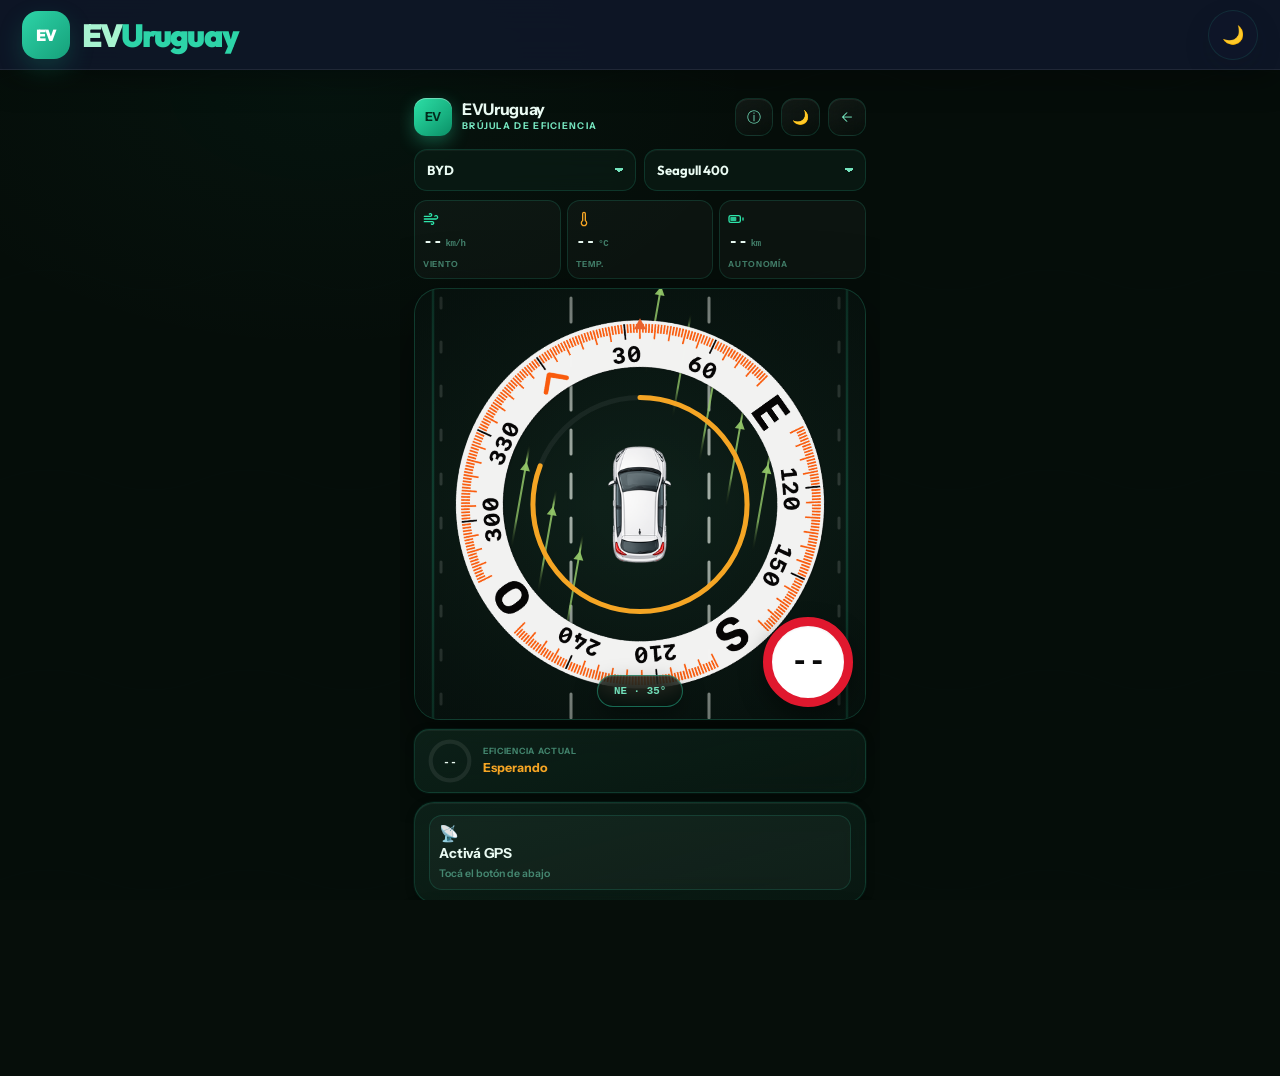
==== commit 75d91de2: "Add fixed top app bar" ====
--- a/brujula/index.html
+++ b/brujula/index.html
@@ -1870,6 +1870,7 @@
   loadVehiculos();
 });
 </script>
+  <script src="/assets/js/top-app-bar.js" defer></script>
   <script src="/assets/js/bottom-nav.js" defer></script>
 </body>
 </html>
--- a/evuy-design.css
+++ b/evuy-design.css
@@ -1624,3 +1624,237 @@
     height: 21px;
   }
 }
+
+/* ── Instalación: fix dark title/brand rendering from bundled inline styles ── */
+body.instalacion-page #root [data-ev-brand-replaced="true"] {
+  width: auto !important;
+  max-width: max-content !important;
+  display: inline-flex !important;
+  justify-content: center !important;
+  margin-inline: auto !important;
+  background: transparent !important;
+  border: 0 !important;
+  box-shadow: none !important;
+}
+
+html[data-theme="dark"] body.instalacion-page #root h1,
+[data-theme="dark"] body.instalacion-page #root h1 {
+  background: none !important;
+  -webkit-background-clip: initial !important;
+  background-clip: initial !important;
+  -webkit-text-fill-color: #e8f5ee !important;
+  color: #e8f5ee !important;
+  text-shadow: 0 10px 30px rgba(45, 212, 168, 0.12);
+}
+
+html[data-theme="dark"] body.instalacion-page #root h1 br,
+[data-theme="dark"] body.instalacion-page #root h1 br {
+  display: block;
+}
+
+/* Instalación: prevent title gradient from painting as a full-width bar in any theme. */
+body.instalacion-page #root h1 {
+  background: none !important;
+  -webkit-background-clip: initial !important;
+  background-clip: initial !important;
+  -webkit-text-fill-color: var(--ev-green-deep, #0f7b5f) !important;
+  color: var(--ev-green-deep, #0f7b5f) !important;
+}
+
+html[data-theme="dark"] body.instalacion-page #root h1,
+[data-theme="dark"] body.instalacion-page #root h1 {
+  -webkit-text-fill-color: #e8f5ee !important;
+  color: #e8f5ee !important;
+}
+
+/* ── Tool intro copy: align CarBuy and Instalación with Inicio/Redes ── */
+.ev-tool-description {
+  max-width: 680px;
+  margin: 8px auto 0;
+  color: var(--color-text-tertiary, #7c8a83);
+  font-size: 0.92rem;
+  line-height: 1.6;
+}
+
+body.carbuy-page .app-header.ev-page-header .ev-overline,
+body.instalacion-page .instalacion-tool-overline {
+  margin-top: 8px;
+}
+
+body.carbuy-page .app-header.ev-page-header .ev-heading,
+body.instalacion-page .instalacion-tool-title {
+  margin: 8px 0 4px !important;
+  text-align: center;
+}
+
+body.instalacion-page .instalacion-tool-header {
+  max-width: 760px;
+  margin-inline: auto;
+}
+
+body.instalacion-page .instalacion-tool-subtitle {
+  max-width: 720px;
+  margin: 8px auto 0 !important;
+  text-align: center;
+}
+
+html[data-theme="dark"] .ev-tool-description,
+[data-theme="dark"] .ev-tool-description {
+  color: rgba(226, 232, 240, 0.68);
+}
+
+/* ── Unified tool headers across Inicio, Redes, Comprar EV and Instalación ── */
+.ev-tool-header {
+  width: 100%;
+  text-align: center;
+  align-items: center;
+}
+
+.ev-tool-header .ev-brand {
+  margin: 0 auto 8px;
+}
+
+.ev-tool-header .ev-heading,
+.ev-tool-header h1 {
+  margin: 8px auto 6px !important;
+  text-align: center;
+}
+
+.ev-tool-header .ev-subtitle,
+.ev-tool-header .ev-tool-description {
+  max-width: 720px;
+  margin-left: auto !important;
+  margin-right: auto !important;
+  text-align: center;
+}
+
+body.carbuy-page .app-header.ev-tool-header {
+  gap: 6px;
+}
+
+body.instalacion-page .instalacion-tool-header {
+  width: min(100%, 780px);
+}
+
+/* ── Fixed top app bar ── */
+body.has-ev-top-app-bar {
+  padding-top: calc(82px + env(safe-area-inset-top));
+}
+
+.ev-top-app-bar {
+  position: fixed;
+  top: 0;
+  left: 0;
+  right: 0;
+  z-index: 9998;
+  height: calc(70px + env(safe-area-inset-top));
+  padding: calc(12px + env(safe-area-inset-top)) 22px 12px;
+  display: flex;
+  align-items: center;
+  justify-content: space-between;
+  gap: 16px;
+  background: rgba(255, 255, 255, 0.92);
+  border-bottom: 1px solid rgba(15, 23, 42, 0.06);
+  box-shadow: 0 10px 30px rgba(15, 23, 42, 0.08);
+  backdrop-filter: blur(18px);
+  -webkit-backdrop-filter: blur(18px);
+}
+
+.ev-top-app-brand {
+  display: inline-flex;
+  align-items: center;
+  gap: 12px;
+  min-width: 0;
+  text-decoration: none !important;
+}
+
+.ev-top-app-logo {
+  width: 48px;
+  height: 48px;
+  border-radius: 16px;
+  display: inline-flex;
+  align-items: center;
+  justify-content: center;
+  flex: 0 0 auto;
+  color: #ffffff;
+  font-family: var(--font-display, system-ui, sans-serif);
+  font-weight: 900;
+  letter-spacing: -0.04em;
+  background: linear-gradient(135deg, var(--ev-teal, #2dd4a8), var(--ev-primary, #16a07a));
+  box-shadow: 0 10px 24px rgba(22, 160, 122, 0.24);
+}
+
+.ev-top-app-name {
+  color: var(--ev-green-deep, #0f7b5f);
+  font-family: var(--font-display, system-ui, sans-serif);
+  font-size: clamp(1.45rem, 4vw, 2rem);
+  font-weight: 900;
+  letter-spacing: -0.06em;
+  white-space: nowrap;
+}
+
+.ev-top-app-name span {
+  color: var(--ev-teal, #2dd4a8);
+}
+
+.ev-top-app-theme.ev-theme-toggle {
+  position: static;
+  flex: 0 0 auto;
+  width: 50px;
+  height: 50px;
+  border-radius: 999px;
+  background: rgba(255, 255, 255, 0.86);
+  box-shadow: 0 10px 28px rgba(15, 23, 42, 0.12);
+}
+
+body.has-ev-top-app-bar > .ev-theme-toggle:not(.ev-top-app-theme) {
+  display: none !important;
+}
+
+body.has-ev-top-app-bar .ev-tool-header .ev-brand,
+body.has-ev-top-app-bar #root [data-ev-brand-replaced="true"] {
+  display: none !important;
+}
+
+html[data-theme="dark"] .ev-top-app-bar,
+[data-theme="dark"] .ev-top-app-bar {
+  background: rgba(15, 23, 42, 0.88);
+  border-bottom-color: rgba(255, 255, 255, 0.08);
+  box-shadow: 0 12px 30px rgba(0, 0, 0, 0.28);
+}
+
+html[data-theme="dark"] .ev-top-app-name,
+[data-theme="dark"] .ev-top-app-name {
+  color: #a7f3d0;
+}
+
+html[data-theme="dark"] .ev-top-app-theme.ev-theme-toggle,
+[data-theme="dark"] .ev-top-app-theme.ev-theme-toggle {
+  background: rgba(15, 23, 42, 0.82);
+}
+
+@media (max-width: 520px) {
+  .ev-top-app-bar {
+    height: calc(64px + env(safe-area-inset-top));
+    padding: calc(10px + env(safe-area-inset-top)) 16px 10px;
+  }
+
+  body.has-ev-top-app-bar {
+    padding-top: calc(74px + env(safe-area-inset-top));
+  }
+
+  .ev-top-app-logo {
+    width: 42px;
+    height: 42px;
+    border-radius: 14px;
+  }
+
+  .ev-top-app-name {
+    font-size: 1.42rem;
+  }
+
+  .ev-top-app-theme.ev-theme-toggle {
+    width: 44px;
+    height: 44px;
+  }
+}
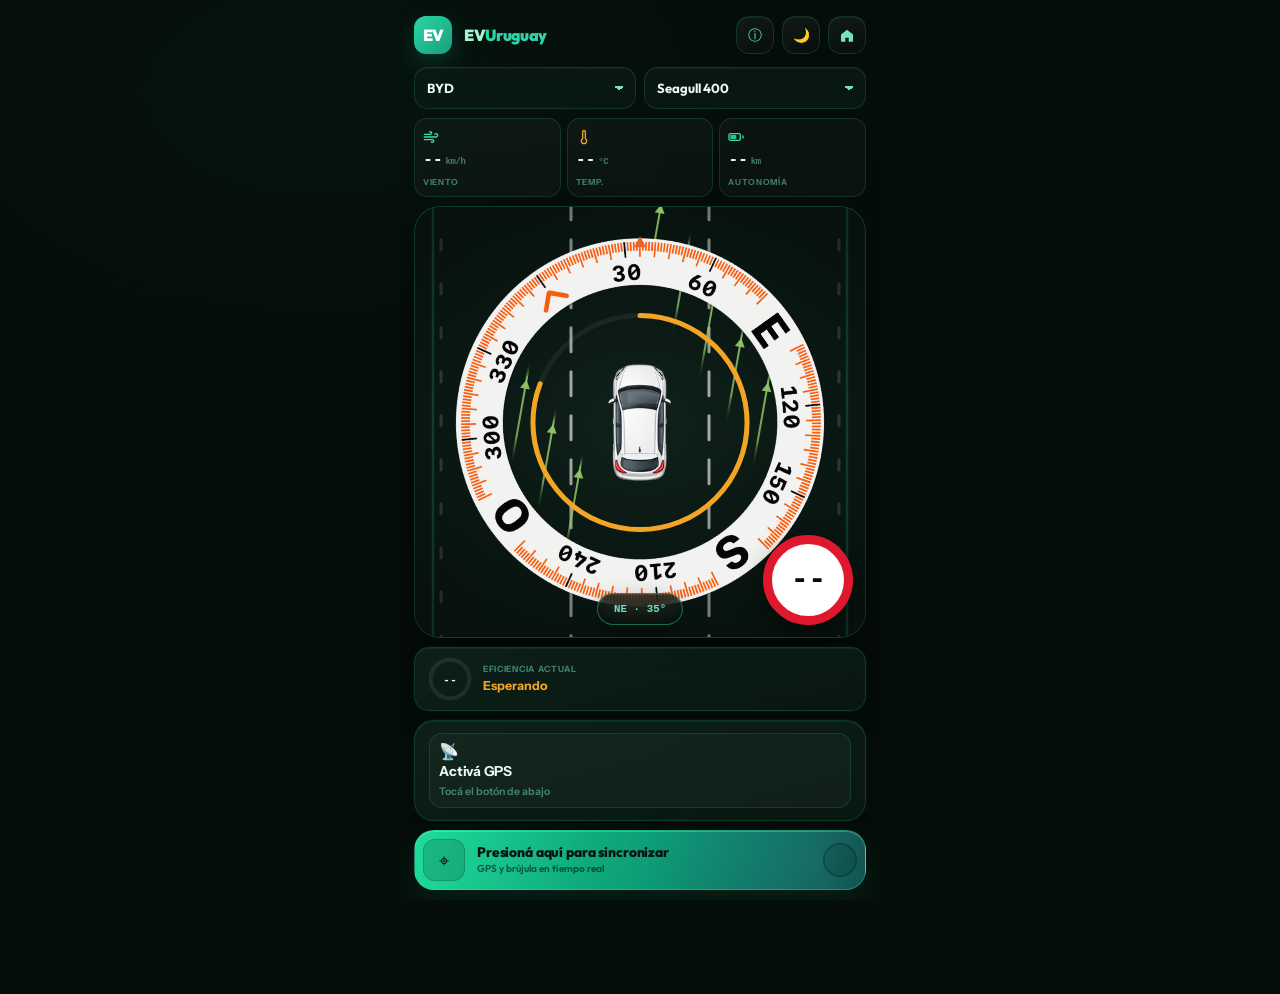
==== commit b8a7ed2e: "Fix Brújula home navigation in app shell" ====
--- a/brujula/index.html
+++ b/brujula/index.html
@@ -541,7 +541,7 @@
 
   <!-- topbar -->
   <header class="topbar">
-    <a class="brand" href="https://evuruguay.com">
+    <a class="brand" href="/">
       <div class="brand-logo">EV</div>
       <div>
         <div class="brand-name">EVUruguay</div>
@@ -551,7 +551,7 @@
     <div class="top-right">
       <button class="icon-btn" id="infoBtn" type="button" aria-label="Cómo se calcula">ⓘ</button>
       <button class="icon-btn" id="themeBtn" type="button" aria-label="Tema">🌙</button>
-      <a class="icon-btn" href="https://evuruguay.com" aria-label="Volver">←</a>
+      <a class="icon-btn" href="/" aria-label="Ir al inicio" data-nav="inicio">←</a>
     </div>
   </header>
 
--- a/evuy-design.css
+++ b/evuy-design.css
@@ -1858,3 +1858,408 @@
     height: 44px;
   }
 }
+
+/* Brújula: move existing controls into the shared top app bar and hide the legacy title bar. */
+.ev-top-app-actions {
+  display: inline-flex;
+  align-items: center;
+  justify-content: flex-end;
+  gap: 10px;
+  flex: 0 0 auto;
+}
+
+.ev-top-app-action.icon-btn {
+  position: static;
+  width: 50px;
+  height: 50px;
+  border-radius: 999px;
+  flex: 0 0 auto;
+}
+
+.ev-top-app-action.icon-btn svg {
+  width: 18px;
+  height: 18px;
+  display: block;
+  color: currentColor;
+}
+
+body.has-ev-top-app-bar .topbar {
+  display: none !important;
+}
+
+@media (max-width: 520px) {
+  .ev-top-app-actions {
+    gap: 8px;
+  }
+
+  .ev-top-app-action.icon-btn {
+    width: 44px;
+    height: 44px;
+  }
+}
+
+/* Brújula: keep the shared top bar inside the instrument layout so the full UI fits. */
+html.has-ev-compass-top-app-bar,
+html.has-ev-compass-top-app-bar body {
+  height: 100%;
+  min-height: 100%;
+  overflow: hidden;
+  overscroll-behavior: none;
+}
+
+body.has-ev-compass-top-app-bar {
+  padding-top: 0;
+}
+
+body.has-ev-compass-top-app-bar .app {
+  height: 100svh;
+  min-height: 0;
+  margin-top: 0;
+  overflow: hidden;
+  padding-bottom: calc(10px + env(safe-area-inset-bottom));
+}
+
+body.has-ev-compass-top-app-bar .ev-top-app-bar {
+  position: static;
+  inset: auto;
+  z-index: auto;
+  height: 46px;
+  flex: 0 0 46px;
+  padding: 0;
+  border: 0;
+  background: transparent;
+  box-shadow: none;
+  backdrop-filter: none;
+  -webkit-backdrop-filter: none;
+}
+
+body.has-ev-compass-top-app-bar .ev-top-app-logo {
+  width: 38px;
+  height: 38px;
+  border-radius: 12px;
+}
+
+body.has-ev-compass-top-app-bar .ev-top-app-name {
+  font-size: 1rem;
+  letter-spacing: -0.02em;
+}
+
+body.has-ev-compass-top-app-bar .ev-top-app-actions {
+  gap: 8px;
+}
+
+body.has-ev-compass-top-app-bar .ev-top-app-action.icon-btn {
+  width: 38px;
+  height: 38px;
+  min-width: 38px;
+  border-radius: 13px;
+}
+
+body.has-ev-compass-top-app-bar .start-btn {
+  position: relative;
+  bottom: auto;
+  z-index: auto;
+}
+
+@media (max-width: 520px) {
+  body.has-ev-compass-top-app-bar .app {
+    height: 100svh;
+    min-height: 0;
+    margin-top: 0;
+    gap: 9px;
+  }
+}
+
+/* ── Final polish: make Recomendador and Instalación headers match Inicio/Redes ── */
+body.carbuy-page .app-header.ev-tool-header,
+body.instalacion-page .instalacion-tool-header {
+  padding: 22px 18px 20px !important;
+  border-radius: var(--radius-xl, 28px) !important;
+  background:
+    radial-gradient(circle at 50% 0%, rgba(45, 212, 168, 0.14), transparent 58%),
+    rgba(255, 255, 255, 0.88) !important;
+  border: 1px solid rgba(22, 160, 122, 0.13) !important;
+  box-shadow: 0 18px 44px rgba(6, 78, 59, 0.09) !important;
+}
+
+body.carbuy-page .app-header.ev-tool-header .ev-heading,
+body.instalacion-page .instalacion-tool-title {
+  max-width: 860px;
+  font-weight: 800 !important;
+  letter-spacing: -0.035em !important;
+}
+
+body.carbuy-page .app-header.ev-tool-header .ev-subtitle,
+body.instalacion-page .instalacion-tool-subtitle {
+  max-width: 720px;
+  font-size: clamp(0.98rem, 2.4vw, 1.18rem) !important;
+  line-height: 1.55 !important;
+  color: var(--color-text-secondary, #64746d) !important;
+}
+
+body.carbuy-page .app-header.ev-tool-header .ev-tool-description,
+body.instalacion-page .instalacion-tool-description {
+  max-width: 760px;
+  margin-top: 8px !important;
+  font-size: 0.92rem;
+  line-height: 1.6;
+  color: var(--color-text-tertiary, #7c8a83) !important;
+}
+
+body.carbuy-page .carbuy-hero-pills,
+body.instalacion-page .instalacion-tool-pills {
+  justify-content: center;
+  margin-top: 14px !important;
+}
+
+body.carbuy-page .carbuy-hero-pills .ev-pill,
+body.instalacion-page .instalacion-tool-pills .ev-pill {
+  background: rgba(255, 255, 255, 0.72);
+  border-color: rgba(22, 160, 122, 0.14);
+  color: var(--color-text-secondary, #64746d);
+}
+
+body.carbuy-page .carbuy-filter-callout {
+  margin-bottom: 16px;
+}
+
+body.carbuy-page .carbuy-filter-callout .ev-callout-text,
+body.carbuy-page .carbuy-filter-callout .ev-callout-hint {
+  color: var(--color-text, #16231d);
+}
+
+html[data-theme="dark"] body.carbuy-page .app-header.ev-tool-header,
+[data-theme="dark"] body.carbuy-page .app-header.ev-tool-header,
+html[data-theme="dark"] body.instalacion-page .instalacion-tool-header,
+[data-theme="dark"] body.instalacion-page .instalacion-tool-header {
+  background:
+    radial-gradient(circle at 50% 0%, rgba(45, 212, 168, 0.16), transparent 60%),
+    rgba(15, 23, 42, 0.72) !important;
+  border-color: rgba(45, 212, 168, 0.14) !important;
+  box-shadow: 0 18px 44px rgba(0, 0, 0, 0.26) !important;
+}
+
+html[data-theme="dark"] body.carbuy-page .carbuy-hero-pills .ev-pill,
+[data-theme="dark"] body.carbuy-page .carbuy-hero-pills .ev-pill,
+html[data-theme="dark"] body.instalacion-page .instalacion-tool-pills .ev-pill,
+[data-theme="dark"] body.instalacion-page .instalacion-tool-pills .ev-pill {
+  background: rgba(15, 23, 42, 0.58);
+  border-color: rgba(45, 212, 168, 0.16);
+  color: rgba(226, 232, 240, 0.78);
+}
+
+/* ── Match Inicio background and title treatment on Comprar EV / Instalación ── */
+body.carbuy-page,
+body.instalacion-page {
+  background: var(--bg-page) !important;
+  color: var(--color-text) !important;
+  font-family: var(--font-body, system-ui, -apple-system, BlinkMacSystemFont, "Segoe UI", sans-serif) !important;
+}
+
+body.carbuy-page #root,
+body.instalacion-page #root {
+  background: transparent !important;
+}
+
+body.instalacion-page #root > div:first-child {
+  background: transparent !important;
+}
+
+body.carbuy-page .app-header.ev-tool-header .ev-heading,
+body.carbuy-page .app-header.ev-tool-header h1,
+body.instalacion-page .instalacion-tool-title,
+body.instalacion-page #root h1.instalacion-tool-title {
+  font-family: var(--font-display, 'Outfit', system-ui, -apple-system, sans-serif) !important;
+  font-size: clamp(1.6rem, 3.5vw, 2.1rem) !important;
+  font-weight: 700 !important;
+  letter-spacing: -0.01em !important;
+  line-height: 1.2 !important;
+  color: var(--color-text, #1e293b) !important;
+  -webkit-text-fill-color: var(--color-text, #1e293b) !important;
+}
+
+html[data-theme="dark"] body.carbuy-page .app-header.ev-tool-header .ev-heading,
+[data-theme="dark"] body.carbuy-page .app-header.ev-tool-header .ev-heading,
+html[data-theme="dark"] body.carbuy-page .app-header.ev-tool-header h1,
+[data-theme="dark"] body.carbuy-page .app-header.ev-tool-header h1,
+html[data-theme="dark"] body.instalacion-page .instalacion-tool-title,
+[data-theme="dark"] body.instalacion-page .instalacion-tool-title,
+html[data-theme="dark"] body.instalacion-page #root h1.instalacion-tool-title,
+[data-theme="dark"] body.instalacion-page #root h1.instalacion-tool-title {
+  color: var(--color-text, #e2e8f0) !important;
+  -webkit-text-fill-color: var(--color-text, #e2e8f0) !important;
+}
+
+/* ── Light mode topbar: inverted brand colors for a more dressed app shell ── */
+html:not([data-theme="dark"]) body:not(.has-ev-compass-top-app-bar) .ev-top-app-bar {
+  background: linear-gradient(135deg, var(--ev-green-deep, #0f7b5f), var(--ev-green, #16a07a) 52%, var(--ev-teal, #2dd4a8));
+  border-bottom-color: rgba(255, 255, 255, 0.18);
+  box-shadow: 0 14px 34px rgba(6, 78, 59, 0.22);
+}
+
+html:not([data-theme="dark"]) body:not(.has-ev-compass-top-app-bar) .ev-top-app-logo {
+  color: #ffffff;
+  background: rgba(255, 255, 255, 0.18);
+  box-shadow: inset 0 1px rgba(255, 255, 255, 0.32), 0 10px 24px rgba(6, 78, 59, 0.20);
+}
+
+html:not([data-theme="dark"]) body:not(.has-ev-compass-top-app-bar) .ev-top-app-name,
+html:not([data-theme="dark"]) body:not(.has-ev-compass-top-app-bar) .ev-top-app-name span {
+  color: #ffffff;
+  text-shadow: 0 2px 14px rgba(6, 78, 59, 0.18);
+}
+
+html:not([data-theme="dark"]) body:not(.has-ev-compass-top-app-bar) .ev-top-app-theme.ev-theme-toggle {
+  color: #ffffff;
+  background: rgba(255, 255, 255, 0.18);
+  border-color: rgba(255, 255, 255, 0.24);
+  box-shadow: inset 0 1px rgba(255, 255, 255, 0.28), 0 10px 24px rgba(6, 78, 59, 0.18);
+}
+
+/* ── iOS/Safari safe-area color bridge above the fixed topbar ── */
+html {
+  --ev-browser-chrome-color: #0f7b5f;
+}
+
+html[data-theme="dark"],
+[data-theme="dark"] {
+  --ev-browser-chrome-color: #06120d;
+}
+
+html:not(.has-ev-compass-top-app-bar) {
+  background-color: var(--ev-browser-chrome-color);
+}
+
+body.has-ev-top-app-bar .ev-top-app-bar::before {
+  content: "";
+  position: absolute;
+  left: 0;
+  right: 0;
+  top: -120px;
+  height: 120px;
+  background: var(--ev-browser-chrome-color);
+  pointer-events: none;
+}
+
+/* ── Contextual webapp install bubble ── */
+.ev-install-bubble {
+  position: fixed;
+  right: max(14px, env(safe-area-inset-right));
+  bottom: calc(104px + env(safe-area-inset-bottom));
+  z-index: 9996;
+  width: min(420px, calc(100vw - 28px));
+  display: grid;
+  grid-template-columns: auto minmax(0, 1fr) auto;
+  align-items: center;
+  gap: 12px;
+  padding: 14px;
+  border-radius: 24px;
+  background: rgba(255, 255, 255, 0.94);
+  border: 1px solid rgba(13, 125, 95, 0.14);
+  box-shadow: 0 20px 46px rgba(6, 78, 59, 0.18);
+  backdrop-filter: blur(18px);
+  -webkit-backdrop-filter: blur(18px);
+  transform: translateY(18px) scale(0.98);
+  opacity: 0;
+  pointer-events: none;
+  transition: opacity 0.22s ease, transform 0.22s ease;
+}
+
+.ev-install-bubble.visible {
+  opacity: 1;
+  pointer-events: auto;
+  transform: translateY(0) scale(1);
+}
+
+.ev-install-bubble-icon {
+  width: 46px;
+  height: 46px;
+  border-radius: 16px;
+  display: grid;
+  place-items: center;
+  color: #fff;
+  font: 900 0.9rem var(--font-display, system-ui, sans-serif);
+  background: linear-gradient(135deg, var(--ev-green, #16a07a), var(--ev-teal, #2dd4a8));
+  box-shadow: 0 10px 24px rgba(22, 160, 122, 0.22);
+}
+
+.ev-install-bubble-body {
+  min-width: 0;
+  display: grid;
+  gap: 2px;
+}
+
+.ev-install-bubble-body strong {
+  color: var(--color-text, #1e293b);
+  font: 800 0.92rem var(--font-display, system-ui, sans-serif);
+  letter-spacing: -0.01em;
+}
+
+.ev-install-bubble-body span,
+.ev-install-bubble-body li {
+  color: var(--color-text-secondary, #475569);
+  font-size: 0.76rem;
+  line-height: 1.35;
+}
+
+.ev-install-bubble-body ol {
+  display: none;
+  margin: 8px 0 0;
+  padding-left: 18px;
+}
+
+.ev-install-bubble.show-steps {
+  align-items: start;
+}
+
+.ev-install-bubble.show-steps .ev-install-bubble-body ol {
+  display: block;
+}
+
+.ev-install-bubble-action {
+  border: 0;
+  border-radius: var(--radius-pill, 999px);
+  padding: 9px 13px;
+  color: #fff;
+  background: linear-gradient(135deg, var(--ev-green, #16a07a), var(--ev-teal, #2dd4a8));
+  font: 800 0.75rem var(--font-display, system-ui, sans-serif);
+  cursor: pointer;
+  white-space: nowrap;
+}
+
+.ev-install-bubble-close {
+  position: absolute;
+  top: 6px;
+  right: 8px;
+  width: 26px;
+  height: 26px;
+  border: 0;
+  border-radius: 999px;
+  background: transparent;
+  color: var(--color-text-tertiary, #94a3b8);
+  font-size: 1.2rem;
+  line-height: 1;
+  cursor: pointer;
+}
+
+html[data-theme="dark"] .ev-install-bubble,
+[data-theme="dark"] .ev-install-bubble {
+  background: rgba(15, 23, 42, 0.92);
+  border-color: rgba(45, 212, 168, 0.16);
+  box-shadow: 0 20px 46px rgba(0, 0, 0, 0.34);
+}
+
+@media (max-width: 560px) {
+  .ev-install-bubble {
+    left: 10px;
+    right: 10px;
+    bottom: calc(92px + env(safe-area-inset-bottom));
+    width: auto;
+    grid-template-columns: auto minmax(0, 1fr);
+  }
+
+  .ev-install-bubble-action {
+    grid-column: 1 / -1;
+    width: 100%;
+  }
+}
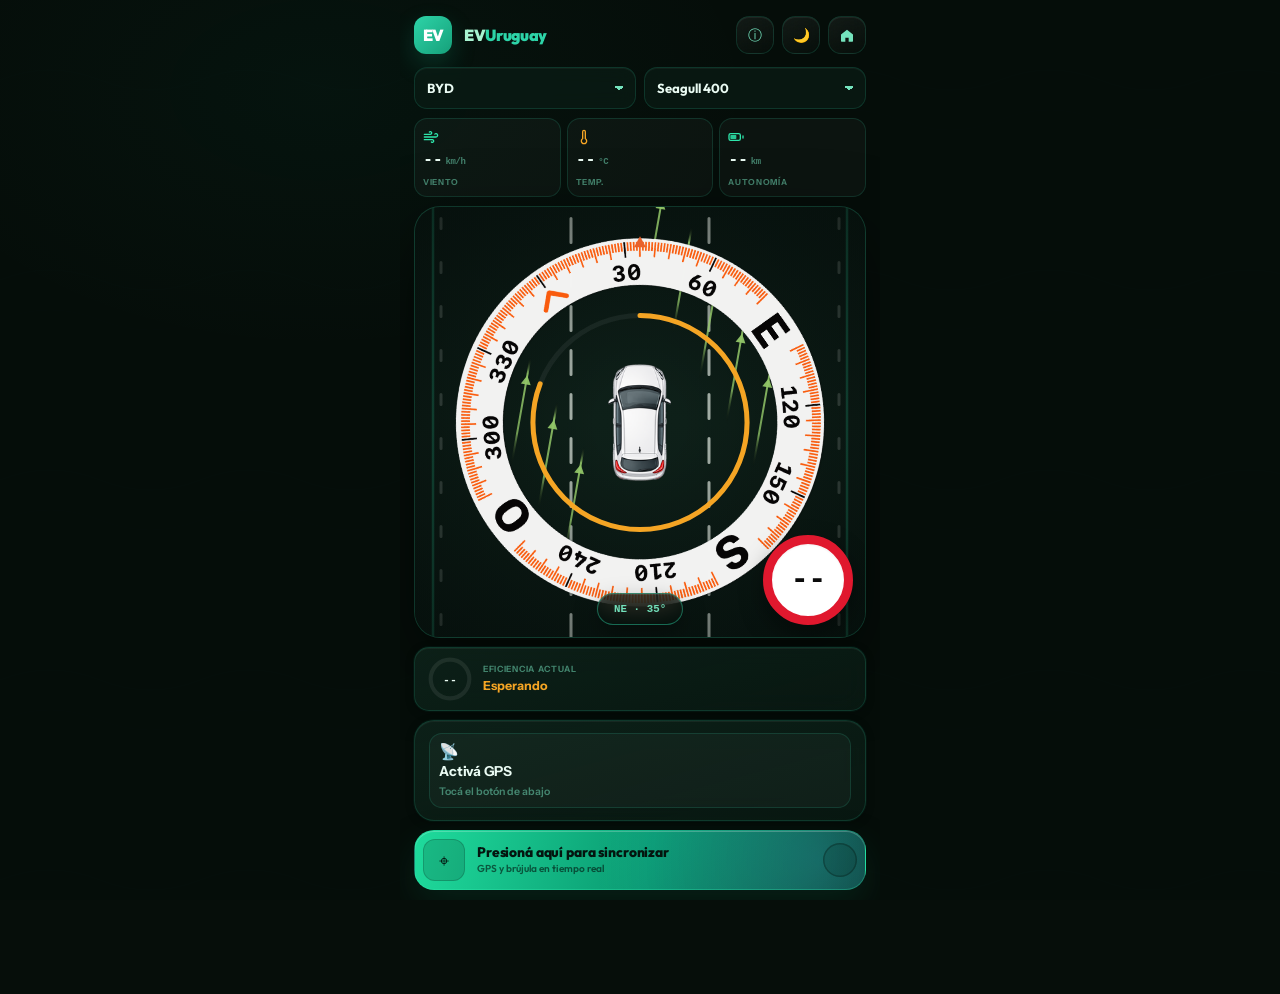
==== commit e3f0f78e: "Add site update checker" ====
--- a/brujula/index.html
+++ b/brujula/index.html
@@ -1870,6 +1870,7 @@
   loadVehiculos();
 });
 </script>
+  <script src="/assets/js/update-check.js" defer></script>
   <script src="/assets/js/top-app-bar.js" defer></script>
   <script src="/assets/js/bottom-nav.js" defer></script>
 </body>
--- a/evuy-design.css
+++ b/evuy-design.css
@@ -2263,3 +2263,107 @@
     width: 100%;
   }
 }
+
+/* ── Fresh version update bubble ── */
+.ev-update-bubble {
+  position: fixed;
+  left: 50%;
+  bottom: calc(104px + env(safe-area-inset-bottom));
+  z-index: 9998;
+  width: min(440px, calc(100vw - 28px));
+  display: grid;
+  grid-template-columns: auto minmax(0, 1fr) auto;
+  align-items: center;
+  gap: 12px;
+  padding: 14px 42px 14px 14px;
+  border-radius: 24px;
+  border: 1px solid rgba(13, 125, 95, 0.14);
+  background: rgba(255, 255, 255, 0.96);
+  box-shadow: 0 20px 46px rgba(6, 78, 59, 0.18);
+  backdrop-filter: blur(18px);
+  -webkit-backdrop-filter: blur(18px);
+  transform: translate(-50%, 18px) scale(0.98);
+  opacity: 0;
+  pointer-events: none;
+  transition: opacity 0.22s ease, transform 0.22s ease;
+}
+
+.ev-update-bubble.visible {
+  opacity: 1;
+  pointer-events: auto;
+  transform: translate(-50%, 0) scale(1);
+}
+
+.ev-update-bubble-icon {
+  width: 42px;
+  height: 42px;
+  border-radius: 15px;
+  display: grid;
+  place-items: center;
+  color: #fff;
+  font: 900 1.1rem var(--font-display, system-ui, sans-serif);
+  background: linear-gradient(135deg, var(--ev-green, #16a07a), var(--ev-teal, #2dd4a8));
+  box-shadow: 0 10px 24px rgba(22, 160, 122, 0.22);
+}
+
+.ev-update-bubble-copy {
+  min-width: 0;
+  display: grid;
+  gap: 2px;
+}
+
+.ev-update-bubble-copy strong {
+  color: var(--color-text, #1e293b);
+  font: 800 0.92rem var(--font-display, system-ui, sans-serif);
+}
+
+.ev-update-bubble-copy span {
+  color: var(--color-text-secondary, #475569);
+  font-size: 0.76rem;
+  line-height: 1.35;
+}
+
+.ev-update-bubble-action {
+  border: 0;
+  border-radius: var(--radius-pill, 999px);
+  padding: 9px 13px;
+  color: #fff;
+  background: linear-gradient(135deg, var(--ev-green, #16a07a), var(--ev-teal, #2dd4a8));
+  font: 800 0.75rem var(--font-display, system-ui, sans-serif);
+  cursor: pointer;
+  white-space: nowrap;
+}
+
+.ev-update-bubble-close {
+  position: absolute;
+  top: 7px;
+  right: 10px;
+  width: 26px;
+  height: 26px;
+  border: 0;
+  border-radius: 999px;
+  background: transparent;
+  color: var(--color-text-tertiary, #94a3b8);
+  font-size: 1.2rem;
+  line-height: 1;
+  cursor: pointer;
+}
+
+html[data-theme="dark"] .ev-update-bubble,
+[data-theme="dark"] .ev-update-bubble {
+  background: rgba(15, 23, 42, 0.92);
+  border-color: rgba(45, 212, 168, 0.16);
+  box-shadow: 0 20px 46px rgba(0, 0, 0, 0.34);
+}
+
+@media (max-width: 560px) {
+  .ev-update-bubble {
+    bottom: calc(92px + env(safe-area-inset-bottom));
+    grid-template-columns: auto minmax(0, 1fr);
+  }
+
+  .ev-update-bubble-action {
+    grid-column: 1 / -1;
+    width: 100%;
+  }
+}
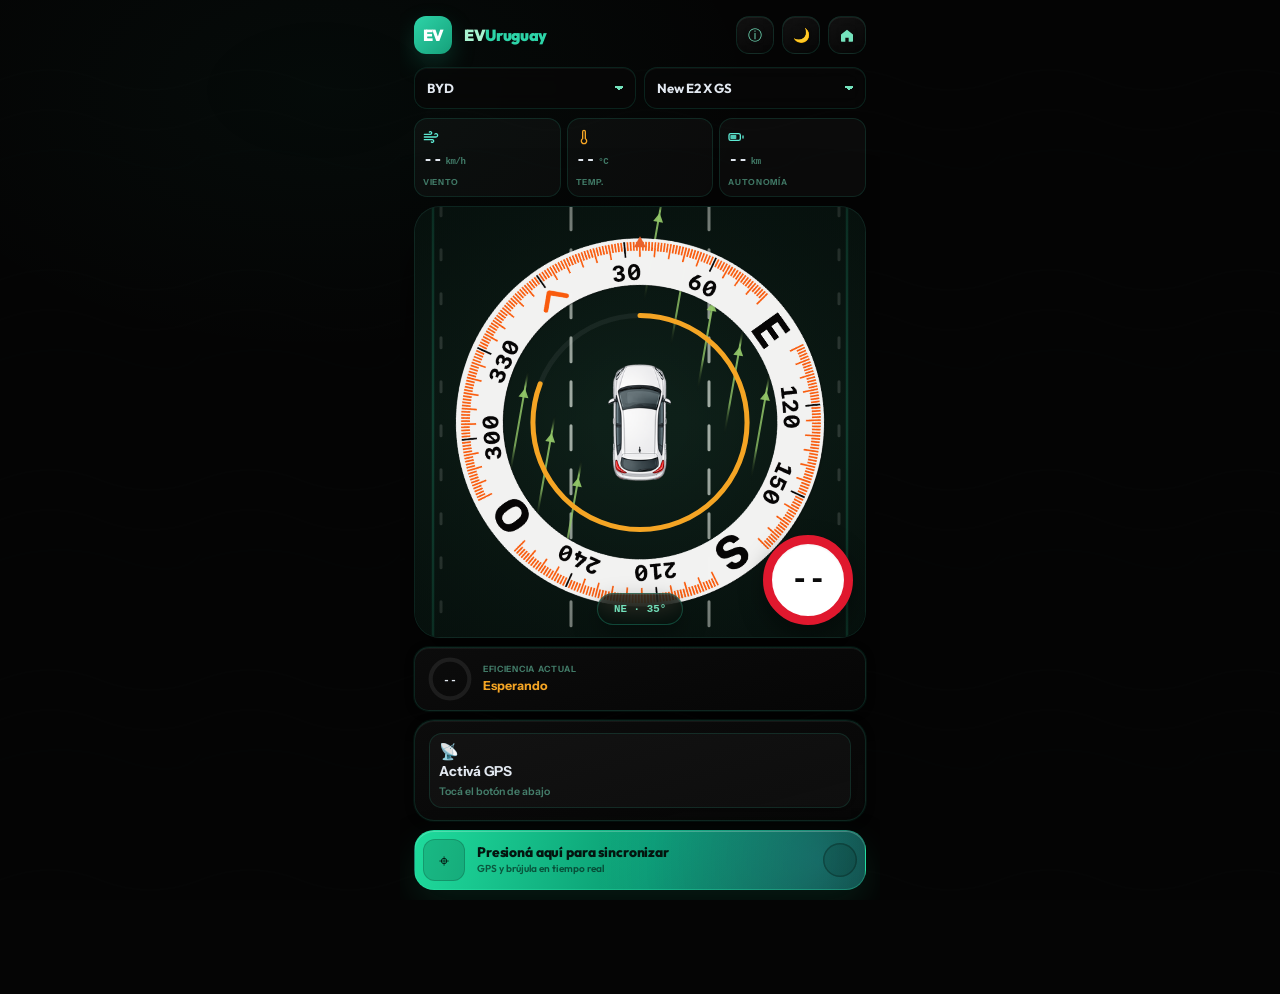
==== commit 5c0a19b3: "Add files via upload" ====
--- a/brujula/index.html
+++ b/brujula/index.html
@@ -4,7 +4,7 @@
   <meta charset="UTF-8"/>
   <meta name="viewport" content="width=device-width, initial-scale=1, viewport-fit=cover"/>
   <title>EVUruguay — Brújula EV</title>
-  <meta name="theme-color" content="#06120d"/>
+  <meta name="theme-color" content="#030303"/>
   <style>
   /* ══════════════════════════════════════════════════════════════
      TOKENS — instrumento de a bordo: negro verdoso profundo,
@@ -12,18 +12,18 @@
      monoespaciada tabular como un panel digital de cabina.
      ══════════════════════════════════════════════════════════════ */
   :root{
-    --bg:#040f0b;
-    --surface:#0a2118;
-    --panel:rgba(10,28,21,.72);
-    --panel-2:rgba(14,36,27,.85);
-    --border:rgba(45,212,167,.16);
-    --border-hi:rgba(45,212,167,.46);
-    --text:#eafbf3;
+    --bg:var(--bg-page, #040f0b);
+    --surface:var(--bg-surface-raised, #0a2118);
+    --panel:rgba(8,8,8,.72);
+    --panel-2:rgba(14,14,14,.85);
+    --border:var(--color-border, rgba(45,212,167,.16));
+    --border-hi:var(--color-border-hover, rgba(45,212,167,.46));
+    --text:var(--color-text, #eafbf3);
     --muted:#74e3bd;
     --dim:rgba(116,227,189,.52);
-    --teal:#2ee6ab;
-    --green:#17c98a;
-    --forest:#0a8f66;
+    --teal:var(--color-accent-bright, #2ee6ab);
+    --green:var(--color-accent, #17c98a);
+    --forest:var(--ev-green-deep, #0a8f66);
     --amber:#f5a524;
     --red:#fb5a72;
     --blue:#4fc9ff;
@@ -37,18 +37,10 @@
     --font-mono:ui-monospace,"SF Mono","JetBrains Mono","Cascadia Code",Menlo,Consolas,monospace;
   }
   [data-theme=light]{
-    --bg:#eef7f2;
-    --surface:#ffffff;
     --panel:rgba(255,255,255,.86);
     --panel-2:rgba(255,255,255,.96);
-    --border:rgba(6,95,70,.16);
-    --border-hi:rgba(6,95,70,.4);
-    --text:#0c2118;
     --muted:#0a6b4c;
     --dim:rgba(10,107,76,.5);
-    --teal:#0a9268;
-    --green:#0a7a55;
-    --forest:#0a5f42;
     --amber:#c07a0a;
     --red:#d3324a;
     --blue:#0284c7;
@@ -841,7 +833,7 @@
 
   try{
     if(statusEl) statusEl.textContent = "Cargando vehículos…";
-    const text = await getText('./vehiculos.csv');
+    const text = await getText('/vehiculos.csv');
     vehiculosDB = parseCSV(text);
     if(vehiculosDB.length === 0) throw new Error("CSV vacío o sin filas válidas");
     if(rowEl) rowEl.remove();
@@ -1788,14 +1780,6 @@
 // ─── event listeners ──────────────────────────────────────────────────────
 $("startBtn").addEventListener("click",startGps);
 
-$("themeBtn").addEventListener("click",()=>{
-  const root=document.documentElement;
-  const next=root.getAttribute("data-theme")==="dark"?"light":"dark";
-  root.setAttribute("data-theme",next);
-  $("themeBtn").textContent=next==="dark"?"🌙":"☀️";
-  document.querySelector("meta[name=theme-color]").setAttribute("content",next==="dark"?"#06120d":"#edf7f2");
-});
-
 $("infoBtn").addEventListener("click",()=>{
   $("infoModal").classList.add("show");
 });
@@ -1870,8 +1854,9 @@
   loadVehiculos();
 });
 </script>
-  <script src="/assets/js/update-check.js" defer></script>
   <script src="/assets/js/top-app-bar.js" defer></script>
   <script src="/assets/js/bottom-nav.js" defer></script>
+  <script src="/assets/glass/displacement-utils.js" defer></script>
+  <script src="/assets/js/glass-nav.js" defer></script>
 </body>
 </html>
--- a/evuy-design.css
+++ b/evuy-design.css
@@ -50,31 +50,35 @@
 
 /* ---- Dark mode override ---- */
 [data-theme="dark"] {
-  --ev-white: #0f1a14;
-  --ev-cream: #0a1210;
-  --ev-mint: #0d1f17;
-  --ev-sage: #1a3328;
+  --ev-white: #121212;
+  --ev-cream: #050505;
+  --ev-mint: #101010;
+  --ev-sage: #1c1c1c;
   --ev-forest: #a7f3d0;
   --ev-slate: #e2e8f0;
   --ev-slate-mid: #cbd5e1;
   --ev-slate-light: #94a3b8;
 
-  --bg-page: #060e0a;
-  --bg-surface: #0c1810;
-  --bg-surface-raised: #111f16;
+  --bg-page: #050505;
+  --bg-surface: #0c0c0c;
+  --bg-surface-raised: #121212;
   --bg-accent-subtle: rgba(45, 212, 168, 0.08);
   --color-text: #e2e8f0;
   --color-text-secondary: #cbd5e1;
   --color-text-tertiary: #94a3b8;
   --color-accent: #2dd4a8;
   --color-accent-bright: #5eead4;
-  --color-border: rgba(45, 212, 168, 0.12);
-  --color-border-hover: rgba(45, 212, 168, 0.25);
+  --color-border: rgba(45, 212, 168, 0.14);
+  --color-border-hover: rgba(45, 212, 168, 0.28);
   --color-focus-ring: rgba(45, 212, 168, 0.25);
-  --shadow-xs: 0 1px 2px rgba(0, 0, 0, 0.3);
-  --shadow-sm: 0 2px 8px rgba(0, 0, 0, 0.3), 0 0 0 1px rgba(45, 212, 168, 0.06);
-  --shadow-md: 0 4px 20px rgba(0, 0, 0, 0.4), 0 0 0 1px rgba(45, 212, 168, 0.05);
-  --shadow-lg: 0 12px 40px rgba(0, 0, 0, 0.5);
+  --shadow-xs: 0 1px 2px rgba(0, 0, 0, 0.4);
+  --shadow-sm: 0 2px 8px rgba(0, 0, 0, 0.4), 0 0 0 1px rgba(45, 212, 168, 0.08);
+  --shadow-md: 0 4px 20px rgba(0, 0, 0, 0.5), 0 0 0 1px rgba(45, 212, 168, 0.07);
+  --shadow-lg: 0 12px 40px rgba(0, 0, 0, 0.6);
+
+  /* Solid-black glass tint shared by the top bar, bottom nav and other floating chrome. */
+  --ev-glass-tint-dark: rgba(5, 5, 5, 0.72);
+  --ev-glass-tint-dark-soft: rgba(5, 5, 5, 0.5);
 }
 
 [data-theme="dark"] html,
@@ -82,9 +86,9 @@
   color-scheme: dark;
 }
 
-[data-theme="dark"] body::before { opacity: 0.15; }
+[data-theme="dark"] body::before { opacity: 0.18; }
 [data-theme="dark"] body::after {
-  background: radial-gradient(ellipse, rgba(45, 212, 168, 0.03) 0%, transparent 70%);
+  background: radial-gradient(ellipse, rgba(45, 212, 168, 0.035) 0%, transparent 70%);
 }
 
 [data-theme="dark"] ::selection {
@@ -830,9 +834,14 @@
 /* ---- Mobile polish ---- */
 @media (max-width: 560px) {
   .ev-grid-2 { grid-template-columns: 1fr; gap: 10px; }
-  .ev-input, .ev-select { padding: 11px 14px; font-size: 0.92rem; }
+  .ev-input, .ev-select { padding: 11px 14px; font-size: 16px; }
   .ev-callout { flex-direction: row; }
   .ev-share-row { justify-content: center; }
+}
+
+/* iOS Safari zooms the page when a focused control uses text smaller than 16px. */
+@media (min-width: 561px) and (max-width: 840px) {
+  .ev-input, .ev-select { font-size: 16px; }
 }
 
 /* ---- Dark mode: colored section cards ---- */
@@ -1007,7 +1016,7 @@
 
 [data-theme="dark"] .ev-bottom-nav,
 html[data-theme="dark"] .ev-bottom-nav {
-  background: rgba(15, 23, 42, 0.94);
+  background: rgba(5, 5, 5, 0.94);
   border-color: rgba(255, 255, 255, 0.08);
   box-shadow: 0 12px 34px rgba(0, 0, 0, 0.35);
 }
@@ -1079,6 +1088,19 @@
   background: rgba(255, 255, 255, 0.76) !important;
   border-color: rgba(22, 160, 122, 0.16) !important;
   color: var(--color-text-secondary, #64746d) !important;
+}
+
+[data-theme="dark"] body.carbuy-page .badge,
+[data-theme="dark"] body.carbuy-page .status-pill,
+[data-theme="dark"] body.carbuy-page .pill-filter,
+[data-theme="dark"] body.carbuy-page .chip,
+html[data-theme="dark"] body.carbuy-page .badge,
+html[data-theme="dark"] body.carbuy-page .status-pill,
+html[data-theme="dark"] body.carbuy-page .pill-filter,
+html[data-theme="dark"] body.carbuy-page .chip {
+  background: rgba(5, 5, 5, 0.58) !important;
+  border-color: rgba(45, 212, 168, 0.16) !important;
+  color: var(--color-text-secondary, #cbd5e1) !important;
 }
 
 body.carbuy-page .badge-dot,
@@ -1117,7 +1139,7 @@
 }
 
 body.carbuy-page .card {
-  background: var(--color-surface, #ffffff) !important;
+  background: var(--bg-surface) !important;
   border: 1px solid rgba(22, 160, 122, 0.14) !important;
   border-radius: var(--radius-xl, 28px) !important;
   box-shadow: var(--shadow-card, 0 18px 44px rgba(6, 78, 59, 0.10)) !important;
@@ -1200,14 +1222,14 @@
 html[data-theme="dark"] body.carbuy-page {
   background:
     radial-gradient(circle at top left, rgba(45, 212, 168, 0.10), transparent 34rem),
-    var(--color-bg, #08120e) !important;
+    var(--bg-page) !important;
 }
 
 [data-theme="dark"] body.carbuy-page .app-header,
 html[data-theme="dark"] body.carbuy-page .app-header,
 [data-theme="dark"] body.carbuy-page .card,
 html[data-theme="dark"] body.carbuy-page .card {
-  background: rgba(15, 23, 42, 0.72) !important;
+  background: rgba(5, 5, 5, 0.72) !important;
   border-color: rgba(45, 212, 168, 0.14) !important;
 }
 
@@ -1221,7 +1243,7 @@
 html[data-theme="dark"] body.carbuy-page .details-panel,
 html[data-theme="dark"] body.carbuy-page .empty-state,
 html[data-theme="dark"] body.carbuy-page .result-card {
-  background: rgba(15, 23, 42, 0.70) !important;
+  background: rgba(5, 5, 5, 0.70) !important;
   border-color: rgba(45, 212, 168, 0.14) !important;
 }
 
@@ -1254,10 +1276,12 @@
 .ad-slot {
   width: 100%;
   max-width: 728px;
+  height: 90px !important;
   min-height: 90px;
+  box-sizing: border-box;
   border-radius: var(--radius-md, 18px);
   overflow: hidden;
-  background: var(--color-surface, #ffffff);
+  background: var(--bg-surface);
   border: 1px dashed rgba(15, 23, 42, 0.10);
   display: flex;
   align-items: center;
@@ -1268,16 +1292,30 @@
 .ad-slot img {
   display: block;
   width: 100%;
+  height: 100% !important;
+}
+
+.ad-slot a {
+  text-decoration: none;
 }
 
 .ad-slot img {
-  height: auto;
-  object-fit: contain;
+  height: 100% !important;
+  object-fit: cover;
+  border-radius: inherit;
+}
+
+
+@media (max-width: 560px) {
+  .ad-slot {
+    height: 60px !important;
+    min-height: 60px;
+  }
 }
 
 [data-theme="dark"] .ad-slot,
 html[data-theme="dark"] .ad-slot {
-  background: rgba(15, 23, 42, 0.72);
+  background: rgba(5, 5, 5, 0.72);
   border-color: rgba(255, 255, 255, 0.10);
 }
 
@@ -1505,12 +1543,15 @@
   min-height: auto;
   transform: translateX(-50%);
   display: grid;
-  grid-template-columns: repeat(5, minmax(0, 1fr));
+  grid-template-columns: repeat(6, minmax(0, 1fr));
   gap: 2px;
   padding: 8px 8px;
-  border: 1px solid rgba(15, 23, 42, 0.08);
+  border: 1px solid rgba(255, 255, 255, 0.5);
   border-radius: 24px;
-  background: rgba(255, 255, 255, 0.92);
+  /* Translucent enough that assets/js/glass-nav.js's real SVG refraction
+     filter (Chromium) has something behind it to distort — html:not(.ev-glass-svg)
+     below replaces this entirely with the opaque CSS-only fallback look. */
+  background: rgba(255, 255, 255, 0.4);
   box-shadow: 0 18px 45px rgba(15, 23, 42, 0.14), 0 4px 14px rgba(15, 23, 42, 0.08);
   backdrop-filter: blur(18px);
   -webkit-backdrop-filter: blur(18px);
@@ -1528,7 +1569,7 @@
   border-radius: 18px;
   color: var(--color-text-tertiary, #94a3b8);
   text-decoration: none !important;
-  font: 700 0.68rem var(--font-display, system-ui, sans-serif);
+  font: 700 0.64rem var(--font-display, system-ui, sans-serif);
   line-height: 1.05;
   -webkit-tap-highlight-color: transparent;
   transition: transform 0.18s ease, background 0.18s ease, color 0.18s ease;
@@ -1571,7 +1612,7 @@
 
 [data-theme="dark"] .ev-bottom-nav,
 html[data-theme="dark"] .ev-bottom-nav {
-  background: rgba(15, 23, 42, 0.88);
+  background: var(--ev-glass-tint-dark-soft);
   border-color: rgba(255, 255, 255, 0.08);
   box-shadow: 0 18px 45px rgba(0, 0, 0, 0.38), 0 4px 14px rgba(0, 0, 0, 0.22);
 }
@@ -1622,6 +1663,112 @@
   .ev-bottom-nav-icon svg {
     width: 21px;
     height: 21px;
+  }
+}
+
+/* ── Liquid Glass navigation (CSS fallback) ──
+   A translucent, saturated surface approximates Liquid Glass for browsers
+   without SVG backdrop-filter support. assets/js/glass-nav.js supplies the
+   real SVG refraction filter on Chromium and marks <html class="ev-glass-svg">,
+   which suppresses these rules there so the inline filter wins instead. Runs
+   at every width now, not just mobile. */
+html:not(.ev-glass-svg) .ev-bottom-nav {
+  overflow: hidden;
+  isolation: isolate;
+  background:
+    linear-gradient(125deg, rgba(255, 255, 255, 0.68) 0%, rgba(255, 255, 255, 0.24) 46%, rgba(214, 255, 242, 0.3) 100%),
+    rgba(236, 255, 248, 0.34);
+  border-color: rgba(255, 255, 255, 0.62);
+  box-shadow: 0 16px 40px rgba(15, 23, 42, 0.18),
+    inset 0 1px 0 rgba(255, 255, 255, 0.88),
+    inset 0 -1px 0 rgba(255, 255, 255, 0.24);
+  backdrop-filter: blur(28px) saturate(190%) brightness(1.08);
+  -webkit-backdrop-filter: blur(28px) saturate(190%) brightness(1.08);
+}
+
+html:not(.ev-glass-svg) .ev-bottom-nav::before {
+  position: absolute;
+  inset: 0;
+  z-index: 0;
+  content: "";
+  pointer-events: none;
+  background: linear-gradient(120deg, rgba(255, 255, 255, 0.5) 0%, rgba(255, 255, 255, 0.08) 38%, transparent 62%);
+}
+
+html:not(.ev-glass-svg) .ev-bottom-nav-item {
+  position: relative;
+  z-index: 1;
+}
+
+html:not(.ev-glass-svg)[data-theme="dark"] .ev-bottom-nav,
+html:not(.ev-glass-svg) [data-theme="dark"] .ev-bottom-nav {
+  background:
+    linear-gradient(125deg, rgba(45, 212, 168, 0.16) 0%, rgba(5, 5, 5, 0.32) 48%, rgba(5, 5, 5, 0.55) 100%),
+    rgba(5, 5, 5, 0.42);
+  border-color: rgba(255, 255, 255, 0.14);
+  box-shadow: 0 14px 36px rgba(0, 0, 0, 0.45),
+    inset 0 1px 0 rgba(255, 255, 255, 0.1),
+    inset 0 -1px 0 rgba(255, 255, 255, 0.04);
+}
+
+/* Top app bar gets the same enhanced blur. Light mode keeps its branded green
+   gradient (see "Light mode topbar" below) and only borrows the stronger
+   blur/saturation; dark mode gets the black+teal glass tint. */
+html:not(.ev-glass-svg) body:not(.has-ev-compass-top-app-bar) .ev-top-app-bar {
+  backdrop-filter: blur(28px) saturate(190%) brightness(1.08);
+  -webkit-backdrop-filter: blur(28px) saturate(190%) brightness(1.08);
+}
+
+html:not(.ev-glass-svg)[data-theme="dark"] body:not(.has-ev-compass-top-app-bar) .ev-top-app-bar,
+html:not(.ev-glass-svg) [data-theme="dark"] body:not(.has-ev-compass-top-app-bar) .ev-top-app-bar {
+  background:
+    linear-gradient(125deg, rgba(45, 212, 168, 0.14) 0%, rgba(5, 5, 5, 0.3) 55%, rgba(5, 5, 5, 0.55) 100%),
+    rgba(5, 5, 5, 0.42);
+  border-bottom-color: rgba(255, 255, 255, 0.12);
+}
+
+@media (max-width: 767px) {
+  .ev-bottom-nav {
+    transition: width 0.26s ease, padding 0.26s ease, border-radius 0.26s ease,
+      box-shadow 0.26s ease, background-color 0.26s ease;
+  }
+
+  .ev-bottom-nav-item {
+    transition: min-height 0.26s ease, gap 0.2s ease, color 0.18s ease,
+      background 0.18s ease, transform 0.18s ease;
+  }
+
+  .ev-bottom-nav-label {
+    transition: opacity 0.16s ease, max-height 0.2s ease, transform 0.2s ease;
+  }
+
+  .ev-bottom-nav.is-compact {
+    /* 80% of the previous compact width: the collapsed state is 20% smaller. */
+    width: min(calc(80% - 58px), 296px);
+    padding: 6px 8px;
+    border-radius: 20px;
+    box-shadow: 0 10px 26px rgba(15, 23, 42, 0.14),
+      inset 0 1px 0 rgba(255, 255, 255, 0.7);
+  }
+
+  .ev-bottom-nav.is-compact .ev-bottom-nav-item {
+    min-height: 42px;
+    gap: 0;
+  }
+
+  .ev-bottom-nav.is-compact .ev-bottom-nav-label {
+    max-height: 0;
+    opacity: 0;
+    overflow: hidden;
+    transform: translateY(4px);
+  }
+}
+
+@media (prefers-reduced-motion: reduce) {
+  .ev-bottom-nav,
+  .ev-bottom-nav-item,
+  .ev-bottom-nav-label {
+    transition: none;
   }
 }
 
@@ -1818,7 +1965,7 @@
 
 html[data-theme="dark"] .ev-top-app-bar,
 [data-theme="dark"] .ev-top-app-bar {
-  background: rgba(15, 23, 42, 0.88);
+  background: var(--ev-glass-tint-dark-soft);
   border-bottom-color: rgba(255, 255, 255, 0.08);
   box-shadow: 0 12px 30px rgba(0, 0, 0, 0.28);
 }
@@ -1830,7 +1977,7 @@
 
 html[data-theme="dark"] .ev-top-app-theme.ev-theme-toggle,
 [data-theme="dark"] .ev-top-app-theme.ev-theme-toggle {
-  background: rgba(15, 23, 42, 0.82);
+  background: rgba(5, 5, 5, 0.82);
 }
 
 @media (max-width: 520px) {
@@ -2034,7 +2181,7 @@
 [data-theme="dark"] body.instalacion-page .instalacion-tool-header {
   background:
     radial-gradient(circle at 50% 0%, rgba(45, 212, 168, 0.16), transparent 60%),
-    rgba(15, 23, 42, 0.72) !important;
+    rgba(5, 5, 5, 0.72) !important;
   border-color: rgba(45, 212, 168, 0.14) !important;
   box-shadow: 0 18px 44px rgba(0, 0, 0, 0.26) !important;
 }
@@ -2043,7 +2190,7 @@
 [data-theme="dark"] body.carbuy-page .carbuy-hero-pills .ev-pill,
 html[data-theme="dark"] body.instalacion-page .instalacion-tool-pills .ev-pill,
 [data-theme="dark"] body.instalacion-page .instalacion-tool-pills .ev-pill {
-  background: rgba(15, 23, 42, 0.58);
+  background: rgba(5, 5, 5, 0.58);
   border-color: rgba(45, 212, 168, 0.16);
   color: rgba(226, 232, 240, 0.78);
 }
@@ -2123,7 +2270,7 @@
 
 html[data-theme="dark"],
 [data-theme="dark"] {
-  --ev-browser-chrome-color: #06120d;
+  --ev-browser-chrome-color: #030303;
 }
 
 html:not(.has-ev-compass-top-app-bar) {
@@ -2244,7 +2391,7 @@
 
 html[data-theme="dark"] .ev-install-bubble,
 [data-theme="dark"] .ev-install-bubble {
-  background: rgba(15, 23, 42, 0.92);
+  background: rgba(5, 5, 5, 0.92);
   border-color: rgba(45, 212, 168, 0.16);
   box-shadow: 0 20px 46px rgba(0, 0, 0, 0.34);
 }
@@ -2263,107 +2410,3 @@
     width: 100%;
   }
 }
-
-/* ── Fresh version update bubble ── */
-.ev-update-bubble {
-  position: fixed;
-  left: 50%;
-  bottom: calc(104px + env(safe-area-inset-bottom));
-  z-index: 9998;
-  width: min(440px, calc(100vw - 28px));
-  display: grid;
-  grid-template-columns: auto minmax(0, 1fr) auto;
-  align-items: center;
-  gap: 12px;
-  padding: 14px 42px 14px 14px;
-  border-radius: 24px;
-  border: 1px solid rgba(13, 125, 95, 0.14);
-  background: rgba(255, 255, 255, 0.96);
-  box-shadow: 0 20px 46px rgba(6, 78, 59, 0.18);
-  backdrop-filter: blur(18px);
-  -webkit-backdrop-filter: blur(18px);
-  transform: translate(-50%, 18px) scale(0.98);
-  opacity: 0;
-  pointer-events: none;
-  transition: opacity 0.22s ease, transform 0.22s ease;
-}
-
-.ev-update-bubble.visible {
-  opacity: 1;
-  pointer-events: auto;
-  transform: translate(-50%, 0) scale(1);
-}
-
-.ev-update-bubble-icon {
-  width: 42px;
-  height: 42px;
-  border-radius: 15px;
-  display: grid;
-  place-items: center;
-  color: #fff;
-  font: 900 1.1rem var(--font-display, system-ui, sans-serif);
-  background: linear-gradient(135deg, var(--ev-green, #16a07a), var(--ev-teal, #2dd4a8));
-  box-shadow: 0 10px 24px rgba(22, 160, 122, 0.22);
-}
-
-.ev-update-bubble-copy {
-  min-width: 0;
-  display: grid;
-  gap: 2px;
-}
-
-.ev-update-bubble-copy strong {
-  color: var(--color-text, #1e293b);
-  font: 800 0.92rem var(--font-display, system-ui, sans-serif);
-}
-
-.ev-update-bubble-copy span {
-  color: var(--color-text-secondary, #475569);
-  font-size: 0.76rem;
-  line-height: 1.35;
-}
-
-.ev-update-bubble-action {
-  border: 0;
-  border-radius: var(--radius-pill, 999px);
-  padding: 9px 13px;
-  color: #fff;
-  background: linear-gradient(135deg, var(--ev-green, #16a07a), var(--ev-teal, #2dd4a8));
-  font: 800 0.75rem var(--font-display, system-ui, sans-serif);
-  cursor: pointer;
-  white-space: nowrap;
-}
-
-.ev-update-bubble-close {
-  position: absolute;
-  top: 7px;
-  right: 10px;
-  width: 26px;
-  height: 26px;
-  border: 0;
-  border-radius: 999px;
-  background: transparent;
-  color: var(--color-text-tertiary, #94a3b8);
-  font-size: 1.2rem;
-  line-height: 1;
-  cursor: pointer;
-}
-
-html[data-theme="dark"] .ev-update-bubble,
-[data-theme="dark"] .ev-update-bubble {
-  background: rgba(15, 23, 42, 0.92);
-  border-color: rgba(45, 212, 168, 0.16);
-  box-shadow: 0 20px 46px rgba(0, 0, 0, 0.34);
-}
-
-@media (max-width: 560px) {
-  .ev-update-bubble {
-    bottom: calc(92px + env(safe-area-inset-bottom));
-    grid-template-columns: auto minmax(0, 1fr);
-  }
-
-  .ev-update-bubble-action {
-    grid-column: 1 / -1;
-    width: 100%;
-  }
-}
